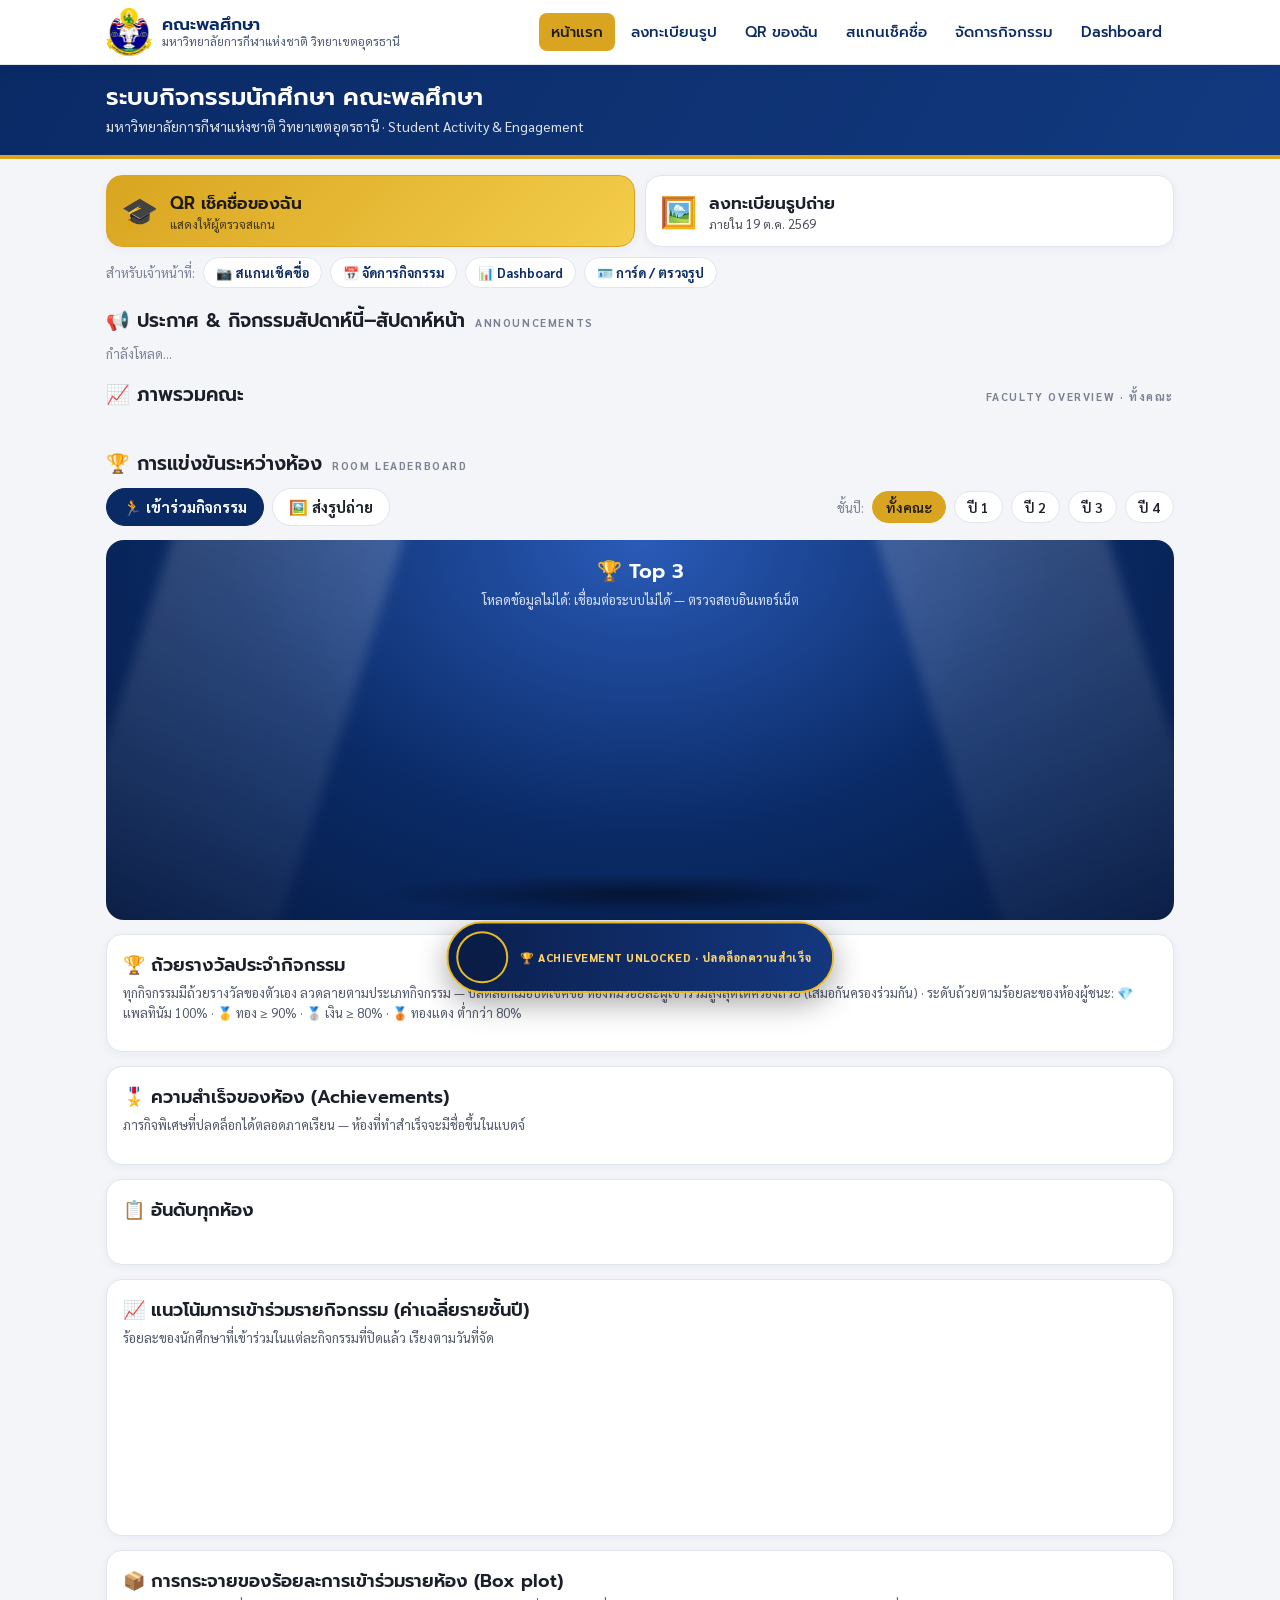
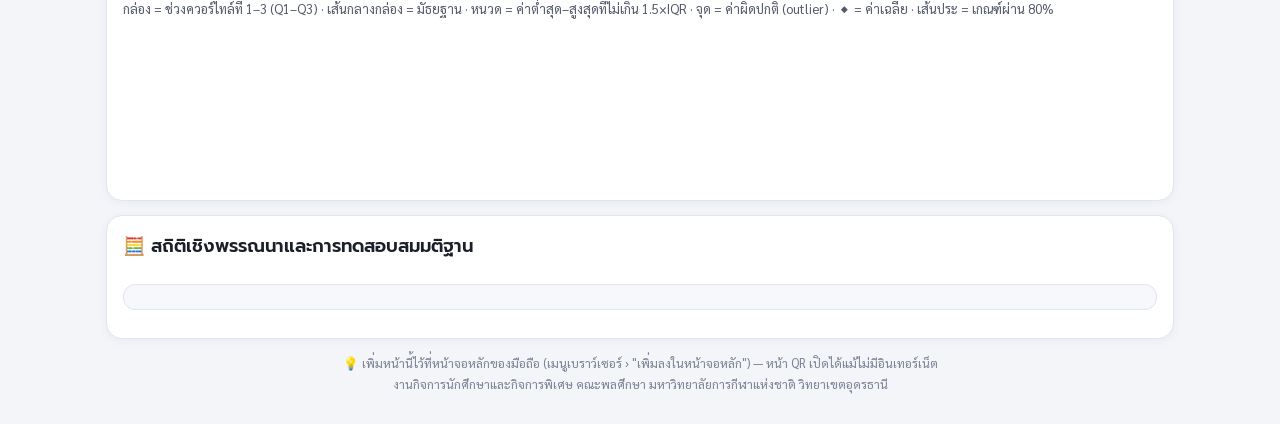
==== index.html @ 7b8234bf "Unique trophy names: 10-level flag campaign + keyword-based names Co-Authored-By: Claude Opus 5.5 <n" ====
<!DOCTYPE html>
<html lang="th">
<head>
<meta charset="utf-8">
<meta name="viewport" content="width=device-width, initial-scale=1">
<title>ระบบกิจกรรมนักศึกษา · คณะพลศึกษา มกช. อุดรธานี</title>
<!-- ส่งคำขอไป Apps Script แทน google.script.run -->
<script src="api.js"></script>
<style>
  :root {
    --navy:#0a2a66; --gold:#d9a520; --line:#e1e5ec; --track:#edf0f5;
    --text:#1b1f29; --text-2:#52596a; --muted:#7a8193; --surface:#fff;
    --series:#2a78d6; --s1:#2a78d6; --s2:#eb6834; --s3:#1baf7a; --s4:#eda100;
    --gold-m:#e8b923; --silver-m:#b8c2cf; --bronze-m:#c9814a;
  }
  * { box-sizing:border-box; }
  body { margin:0; color:var(--text); font-size:15px; }
  main { max-width:1100px; margin:0 auto; padding:16px; }
  .hidden { display:none !important; }
  .card { background:var(--surface); border:1px solid var(--line); padding:16px; margin-bottom:14px; }
  h2 { margin:0 0 4px; font-size:18px; }
  .sub { margin:0 0 12px; color:var(--text-2); font-size:13px; line-height:1.55; }
  .muted { color:var(--muted); font-size:13px; }

  /* แท็บ + ตัวกรอง */
  .bar { display:flex; flex-wrap:wrap; gap:8px; align-items:center; margin-bottom:14px; }
  .tab, .chip { font:inherit; font-weight:700; border:1px solid var(--line); background:var(--surface); color:var(--text); border-radius:99px; padding:8px 16px; cursor:pointer; }
  .tab[aria-selected="true"] { background:var(--navy); border-color:var(--navy); color:#fff; }
  .chip { font-weight:600; padding:6px 13px; font-size:14px; }
  .chip[aria-pressed="true"] { background:var(--gold); border-color:var(--gold); color:#1d1a10; }
  .bar .sp { flex:1; }

  /* ---------- เวทีโพเดียมสามมิติ */
  .stage { position:relative; overflow:hidden; border-radius:18px; margin-bottom:14px; min-height:380px;
    background:radial-gradient(ellipse at 50% 0%, #2a5bb8 0%, #0a2a66 55%, #061a42 100%); color:#fff; }
  .stage h2 { color:#fff; text-align:center; padding-top:16px; font-size:20px; }
  .stage .sub { color:#d6e2ff; text-align:center; margin:0; }
  .spot { position:absolute; top:-40px; width:220px; height:520px; background:linear-gradient(180deg, rgba(255,255,255,.18), rgba(255,255,255,0)); filter:blur(6px); transform-origin:top center; animation:spot 6s ease-in-out infinite alternate; pointer-events:none; }
  .spot.l { left:8%; transform:rotate(18deg); } .spot.r { right:8%; transform:rotate(-18deg); animation-delay:-3s; }
  @keyframes spot { to { opacity:.35; } }
  .scene { perspective:1000px; perspective-origin:50% 10%; height:300px; display:flex; justify-content:center; align-items:flex-end; padding-bottom:26px; }
  .podium { transform-style:preserve-3d; display:flex; align-items:flex-end; gap:14px; transform:rotateX(14deg) rotateY(-14deg); animation:sway 9s ease-in-out infinite alternate; }
  @keyframes sway { to { transform:rotateX(14deg) rotateY(14deg); } }
  .place { position:relative; width:118px; display:flex; flex-direction:column; align-items:center; transform-style:preserve-3d; }
  .who { text-align:center; margin-bottom:8px; transform:translateZ(30px); animation:pop .6s cubic-bezier(.2,1.6,.4,1) both; animation-delay:calc(var(--d) + .9s); }
  .who .medal { font-size:40px; line-height:1; display:block; filter:drop-shadow(0 4px 6px rgba(0,0,0,.4)); animation:spinY 3.5s linear infinite; }
  @keyframes spinY { to { transform:rotateY(360deg); } }
  .who b { display:block; font-family:'Prompt',sans-serif; font-size:19px; margin-top:4px; }
  .who small { display:block; font-size:13px; color:#ffe9a8; font-weight:700; }
  @keyframes pop { from { opacity:0; transform:translateZ(30px) translateY(20px) scale(.6); } }
  /* กล่อง 3 มิติ: หน้า + บน + ข้าง */
  .block { position:relative; width:118px; height:var(--h); transform-style:preserve-3d; transform-origin:bottom; animation:rise 1.1s cubic-bezier(.2,.9,.3,1.15) both; animation-delay:var(--d); }
  @keyframes rise { from { transform:scaleY(0); } }
  .block i { position:absolute; display:block; }
  .block .front { inset:0; background:linear-gradient(180deg, var(--c) 0%, var(--c2) 100%); transform:translateZ(30px); display:flex; align-items:flex-start; justify-content:center; padding-top:10px;
    font-family:'Prompt',sans-serif; font-weight:700; font-size:44px; color:rgba(255,255,255,.92); text-shadow:0 2px 0 rgba(0,0,0,.25); font-style:normal; border-radius:4px 4px 0 0; }
  .block .top { left:0; width:118px; height:60px; top:-30px; background:var(--c); filter:brightness(1.15); transform:rotateX(90deg); }
  .block .side { top:0; width:60px; height:100%; right:-30px; background:var(--c2); filter:brightness(.75); transform:rotateY(90deg); }
  .block .side.l { right:auto; left:-30px; transform:rotateY(-90deg); }
  .p1 { --c:var(--gold-m); --c2:#b8860b; --h:150px; --d:.5s; }
  .p2 { --c:var(--silver-m); --c2:#7d8a99; --h:108px; --d:.2s; }
  .p3 { --c:var(--bronze-m); --c2:#8a4f22; --h:78px; --d:.8s; }
  .floor { position:absolute; left:50%; bottom:6px; width:520px; height:40px; transform:translateX(-50%); background:radial-gradient(ellipse, rgba(0,0,0,.45), transparent 70%); }
  .confetti { position:absolute; inset:0; pointer-events:none; overflow:hidden; perspective:600px; }
  .confetti b { position:absolute; top:-20px; width:9px; height:14px; border-radius:2px; animation:fall var(--t) linear var(--dl) infinite; }
  @keyframes fall { to { transform:translate3d(var(--x), 440px, 0) rotateX(var(--r)) rotateY(var(--r)); } }
  .stage .empty { text-align:center; padding:90px 20px; color:#d6e2ff; }
  @media (prefers-reduced-motion: reduce) {
    .podium, .spot, .who .medal, .confetti { animation:none !important; }
    .confetti { display:none; }
    .block, .who { animation-duration:.01s !important; animation-delay:0s !important; }
  }

  /* ---------- อันดับทั้งหมด (แถบ + ช่วงความเชื่อมั่น 95%) */
  .rank { display:grid; gap:4px; }
  .rrow { display:grid; grid-template-columns:44px 74px 1fr 120px; gap:10px; align-items:center; padding:5px 6px; border-radius:10px; }
  .rrow.top { background:#fff8e1; }
  .rrow .no { font-family:'Prompt',sans-serif; font-weight:700; font-size:18px; text-align:center; color:var(--navy); }
  .rrow .rm { font-weight:700; white-space:nowrap; }
  .rrow .val { text-align:right; font-variant-numeric:tabular-nums; font-size:14px; }
  .rrow .val small { display:block; color:var(--muted); font-size:11px; }
  .track { position:relative; height:16px; background:var(--track); border-radius:4px; }
  .track .fill { position:absolute; left:0; top:0; bottom:0; background:var(--series); border-radius:4px; transform-origin:left; animation:grow .9s ease-out both; }
  @keyframes grow { from { transform:scaleX(0); } }
  .track .ci { position:absolute; top:50%; height:2px; background:var(--text); transform:translateY(-50%); }
  .track .ci::before, .track .ci::after { content:''; position:absolute; top:-5px; width:2px; height:12px; background:var(--text); }
  .track .ci::before { left:0; } .track .ci::after { right:0; }
  .track .goal { position:absolute; top:-4px; bottom:-4px; width:2px; background:var(--text-2); opacity:.6; }

  /* ---------- กราฟ SVG */
  svg text { font-family:'Sarabun',sans-serif; fill:var(--text-2); font-size:12px; }
  svg .grid { stroke:var(--line); stroke-width:1; }
  svg .axis { stroke:#b6bdcb; stroke-width:1; }
  .legend { display:flex; flex-wrap:wrap; gap:6px 14px; font-size:13px; color:var(--text-2); margin-bottom:6px; }
  .legend i { display:inline-block; width:14px; height:3px; border-radius:2px; vertical-align:middle; margin-right:5px; }
  .chartwrap { overflow-x:auto; }

  /* ---------- ตารางสถิติ */
  table { width:100%; border-collapse:collapse; font-size:13.5px; }
  th, td { padding:7px 9px; border-bottom:1px solid var(--line); text-align:right; white-space:nowrap; font-variant-numeric:tabular-nums; }
  th:first-child, td:first-child { text-align:left; }
  th { color:var(--text-2); font-weight:600; font-size:12.5px; }
  .test { background:#f6f8fc; border:1px solid var(--line); border-radius:12px; padding:12px 14px; margin-top:12px; line-height:1.7; font-size:14px; }
  .test b { font-family:'Prompt',sans-serif; font-weight:600; }
  .test .sig { color:#0b6b0b; font-weight:700; } .test .ns { color:var(--text-2); font-weight:700; }
  .note { font-size:12px; color:var(--muted); margin-top:8px; line-height:1.6; }


  /* ---------- ถ้วยรางวัลประจำกิจกรรม (ระบบปลดล็อกความสำเร็จ) */
  .trophies { display:grid; grid-template-columns:repeat(auto-fill, minmax(190px, 1fr)); gap:12px; }
  .tro { position:relative; border-radius:16px; padding:14px 12px 12px; text-align:center; overflow:hidden; border:1px solid var(--line);
    background:linear-gradient(180deg, #13306e 0%, #0a1d47 100%); color:#fff; }
  .tro.locked { background:linear-gradient(180deg, #2b2f38 0%, #1c1f25 100%); color:#9aa3b2; }
  .tro .quest { font-size:11.5px; letter-spacing:.3px; color:#ffd56b; font-weight:700; }
  .tro.locked .quest { color:#8a93a3; }
  .tro .art { width:120px; height:150px; margin:6px auto 2px; display:block; }
  .tro:not(.locked) .art { animation:float 3.2s ease-in-out infinite; filter:drop-shadow(0 8px 14px rgba(0,0,0,.45)); }
  @keyframes float { 50% { transform:translateY(-6px); } }
  .tro:not(.locked)::before { content:''; position:absolute; top:-60%; left:-60%; width:60%; height:220%; transform:rotate(20deg);
    background:linear-gradient(90deg, transparent, rgba(255,255,255,.22), transparent); animation:sheen 4.5s ease-in-out infinite; pointer-events:none; }
  @keyframes sheen { 0%, 55% { left:-60%; } 100% { left:140%; } }
  .tro h3 { margin:2px 0 0; font-family:'Prompt',sans-serif; font-size:16px; font-weight:600; color:inherit; }
  .tro .act { font-size:12.5px; opacity:.85; margin-top:2px; line-height:1.4; }
  .tro .win { margin-top:8px; font-family:'Prompt',sans-serif; font-weight:600; font-size:15px; color:#ffe9a8; }
  .tro .tier { display:inline-block; margin-top:6px; font-size:11.5px; font-weight:700; padding:2px 10px; border-radius:99px; background:rgba(255,255,255,.14); }
  .tro .xp { position:absolute; top:10px; right:10px; font-size:11px; font-weight:800; color:#7cf29a; }
  .tro.locked .lockmsg { margin-top:8px; font-size:12.5px; }
  /* แบดจ์ความสำเร็จของห้อง */
  .badges { display:grid; grid-template-columns:repeat(auto-fill, minmax(230px, 1fr)); gap:10px; }
  .badge { display:flex; gap:12px; align-items:center; border:1px solid var(--line); border-radius:14px; padding:10px 12px; background:#fff; }
  .badge .ic { width:52px; height:52px; flex:none; border-radius:50%; display:flex; align-items:center; justify-content:center; font-size:28px;
    background:radial-gradient(circle at 35% 30%, #fff5cc, #e8b923 70%, #b8860b); box-shadow:0 0 0 3px #fff, 0 0 0 5px #e8b923; }
  .badge.locked .ic { background:#e4e7ee; box-shadow:0 0 0 3px #fff, 0 0 0 5px #cfd5df; filter:grayscale(1); opacity:.6; }
  .badge b { display:block; font-family:'Prompt',sans-serif; font-weight:600; font-size:15px; }
  .badge small { display:block; color:var(--text-2); font-size:12.5px; line-height:1.45; }
  .badge .rooms { color:var(--navy); font-weight:700; font-size:13px; margin-top:2px; display:block; }
  .badge.locked b, .badge.locked .rooms { color:var(--muted); }
  /* ป๊อปอัป "ปลดล็อกความสำเร็จ" แบบเกม */
  .unlock { position:fixed; left:50%; bottom:22px; z-index:70; transform:translate(-50%, 160%); display:flex; align-items:center; gap:12px;
    background:linear-gradient(90deg, #0b1f4d, #14377e); color:#fff; border:2px solid #e8b923; border-radius:999px; padding:8px 20px 8px 8px;
    box-shadow:0 10px 30px rgba(0,0,0,.35); transition:transform .5s cubic-bezier(.2,1.4,.4,1); max-width:94vw; }
  .unlock.show { transform:translate(-50%, 0); }
  .unlock .ring { width:52px; height:52px; border-radius:50%; background:#0a1d47; border:2px solid #e8b923; display:flex; align-items:center; justify-content:center; flex:none; animation:ping 1s ease-in-out 3; }
  @keyframes ping { 50% { box-shadow:0 0 0 10px rgba(232,185,35,.25); } }
  .unlock .ring svg { width:36px; height:45px; }
  .unlock small { display:block; font-size:11px; font-weight:800; letter-spacing:.5px; color:#ffd56b; }
  .unlock b { display:block; font-family:'Prompt',sans-serif; font-size:15px; font-weight:600; }
  @media (prefers-reduced-motion: reduce) { .tro .art, .tro::before, .unlock .ring { animation:none !important; } }


  /* ---------- ปุ่มลัด */
  .quick { display:grid; grid-template-columns:repeat(2, 1fr); gap:10px; margin-bottom:10px; }
  .quick a { display:flex; gap:12px; align-items:center; text-decoration:none; color:var(--text); background:#fff; border:1px solid var(--line);
    border-radius:16px; padding:14px; box-shadow:0 2px 10px rgba(10,42,102,.05); }
  .quick a.primary { background:linear-gradient(135deg, #d9a520, #f3cd4b); border-color:#d9a520; color:#1d1a10; }
  .quick a .i { font-size:30px; line-height:1; }
  .quick a b { display:block; font-family:'Prompt',sans-serif; font-weight:600; font-size:17px; }
  .quick a small { display:block; font-size:12.5px; opacity:.8; }
  .staff { display:flex; flex-wrap:wrap; gap:8px; align-items:center; margin-bottom:18px; font-size:13px; color:var(--muted); }
  .staff a { text-decoration:none; color:var(--navy); font-weight:700; background:#fff; border:1px solid var(--line); border-radius:99px; padding:6px 12px; }

  /* ---------- ภาพรวมคณะ (KPI สาธารณะ) */
  .ov-head { display:flex; align-items:baseline; justify-content:space-between; gap:8px; flex-wrap:wrap; margin:4px 0 10px; }
  .ov-head h2 { margin:0; font-size:19px; }
  .ov-head .en { font-size:11px; letter-spacing:1.6px; color:var(--muted); font-weight:700; }
  .kpis { display:grid; grid-template-columns:repeat(auto-fit, minmax(132px, 1fr)); gap:10px; margin-bottom:12px; }
  .kpi { background:#fff; border:1px solid var(--line); border-radius:14px; padding:12px 14px; position:relative; overflow:hidden; }
  .kpi::before { content:''; position:absolute; left:0; top:0; bottom:0; width:4px; background:var(--navy); }
  .kpi.gold::before { background:var(--gold); }
  .kpi .en { font-size:10.5px; letter-spacing:1.2px; color:var(--muted); font-weight:700; }
  .kpi .l { font-size:13px; color:var(--text-2); }
  .kpi .v { font-family:'Prompt',sans-serif; font-size:28px; font-weight:600; line-height:1.15; font-variant-numeric:tabular-nums; color:var(--navy); }
  .kpi .v small { font-size:14px; color:var(--muted); font-weight:500; }
  .kpi .meter { height:6px; background:var(--track); border-radius:3px; margin-top:6px; overflow:hidden; }
  .kpi .meter i { display:block; height:100%; background:var(--series); border-radius:3px; }
  .years { display:grid; grid-template-columns:repeat(auto-fill, minmax(220px, 1fr)); gap:10px; margin-bottom:18px; }
  .yr { background:#fff; border:1px solid var(--line); border-radius:14px; padding:12px 14px; }
  .yr b { font-family:'Prompt',sans-serif; font-weight:600; }
  .yr .row2 { display:flex; justify-content:space-between; font-size:13px; color:var(--text-2); margin-top:6px; }
  .yr .meter { height:8px; background:var(--track); border-radius:4px; overflow:hidden; margin-top:3px; }
  .yr .meter i { display:block; height:100%; border-radius:4px; }
  .section-title { display:flex; align-items:baseline; gap:10px; margin:6px 0 10px; }
  .section-title h2 { margin:0; font-size:19px; }
  .section-title .en { font-size:11px; letter-spacing:1.6px; color:var(--muted); font-weight:700; }
  .foot { text-align:center; color:var(--muted); font-size:12.5px; line-height:1.7; margin-top:8px; }
  /* แท่นว่าง (ยังไม่มีผู้ชนะ) */
  .place.ghost { opacity:.35; } .place.ghost .front { color:rgba(255,255,255,.7); }
  .stage .waiting { position:absolute; left:0; right:0; bottom:70px; text-align:center; color:#ffe9a8; font-weight:700; font-size:15px; padding:0 16px; text-shadow:0 2px 6px rgba(0,0,0,.5); }
  @media (max-width:640px) { .quick a b { font-size:15px; } .quick a .i { font-size:26px; } }

  #tip { position:fixed; z-index:60; pointer-events:none; background:#1b1f29; color:#fff; font-size:13px; padding:7px 10px; border-radius:8px; max-width:260px; line-height:1.5; box-shadow:0 4px 14px rgba(0,0,0,.25); }
  @media (max-width:640px) {
    .place, .block, .block .top { width:92px; }
    .block .front { font-size:34px; }
    .who b { font-size:16px; } .who .medal { font-size:32px; }
    .podium { gap:8px; }
    .rrow { grid-template-columns:34px 58px 1fr 92px; gap:6px; }
  }
</style>
<link rel="stylesheet" href="theme.css">
<link rel="icon" href="logo-mark.png">
<link rel="apple-touch-icon" href="apple-touch-icon.png">
</head>
<body>
<header class="site"><div class="wrap">
  <a class="brand" href="index.html"><img src="logo-mark.png" alt="ตรามหาวิทยาลัยการกีฬาแห่งชาติ"><span><b>คณะพลศึกษา</b><small>มหาวิทยาลัยการกีฬาแห่งชาติ วิทยาเขตอุดรธานี</small></span></a>
  <nav aria-label="เมนูหลัก"><a href="index.html" aria-current="page">หน้าแรก</a><a href="register.html">ลงทะเบียนรูป</a><a href="myqr.html">QR ของฉัน</a><a href="scan.html">สแกนเช็คชื่อ</a><a href="activities.html">จัดการกิจกรรม</a><a href="dashboard.html">Dashboard</a></nav>
</div></header>
<section class="band"><div class="wrap"><div class="titles"><h1>ระบบกิจกรรมนักศึกษา คณะพลศึกษา</h1><p>มหาวิทยาลัยการกีฬาแห่งชาติ วิทยาเขตอุดรธานี · Student Activity &amp; Engagement</p></div></div></section>

<main>

  <div class="quick">
    <a class="primary" href="myqr.html"><span class="i">🎓</span><span><b>QR เช็คชื่อของฉัน</b><small>แสดงให้ผู้ตรวจสแกน</small></span></a>
    <a href="register.html"><span class="i">🖼️</span><span><b>ลงทะเบียนรูปถ่าย</b><small>ภายใน 19 ต.ค. 2569</small></span></a>
  </div>
  <div class="staff"><span>สำหรับเจ้าหน้าที่:</span><a href="scan.html">📷 สแกนเช็คชื่อ</a><a href="activities.html">📅 จัดการกิจกรรม</a><a href="dashboard.html">📊 Dashboard</a><a href="card.html">🪪 การ์ด / ตรวจรูป</a></div>

  <div class="section-title"><h2>📢 ประกาศ & กิจกรรมสัปดาห์นี้–สัปดาห์หน้า</h2><span class="en">ANNOUNCEMENTS</span></div>
  <div id="newsSection" style="display:grid;gap:8px;margin-bottom:18px"><div class="muted">กำลังโหลด…</div></div>

  <div class="ov-head"><h2>📈 ภาพรวมคณะ</h2><span class="en">FACULTY OVERVIEW · <span id="ovScope">ทั้งคณะ</span></span></div>
  <div class="kpis" id="kpis"></div>
  <div class="years" id="years"></div>

  <div class="section-title"><h2>🏆 การแข่งขันระหว่างห้อง</h2><span class="en">ROOM LEADERBOARD</span></div>
  <div class="bar">
    <button class="tab" role="tab" data-tab="att" aria-selected="true">🏃 เข้าร่วมกิจกรรม</button>
    <button class="tab" role="tab" data-tab="reg" aria-selected="false">🖼️ ส่งรูปถ่าย</button>
    <span class="sp"></span>
    <span class="muted">ชั้นปี:</span>
    <button class="chip" data-y="" aria-pressed="true">ทั้งคณะ</button>
    <button class="chip" data-y="1" aria-pressed="false">ปี 1</button>
    <button class="chip" data-y="2" aria-pressed="false">ปี 2</button>
    <button class="chip" data-y="3" aria-pressed="false">ปี 3</button>
    <button class="chip" data-y="4" aria-pressed="false">ปี 4</button>
  </div>

  <section class="stage" id="stage" aria-live="polite">
    <div class="spot l"></div><div class="spot r"></div>
    <h2 id="stageTitle">🏆 Top 3</h2><p class="sub" id="stageSub"></p>
    <div class="scene"><div class="podium" id="podium"></div></div>
    <div class="floor"></div>
    <div class="confetti" id="confetti"></div>
  </section>


  <section class="card" id="trophyCard">
    <h2>🏆 ถ้วยรางวัลประจำกิจกรรม</h2>
    <p class="sub">ทุกกิจกรรมมีถ้วยรางวัลของตัวเอง ลวดลายตามประเภทกิจกรรม — ปลดล็อกเมื่อปิดเช็คชื่อ ห้องที่มีร้อยละผู้เข้าร่วมสูงสุดได้ครองถ้วย (เสมอกันครองร่วมกัน) ·
      ระดับถ้วยตามร้อยละของห้องผู้ชนะ: 💎 แพลทินัม 100% · 🥇 ทอง ≥ 90% · 🥈 เงิน ≥ 80% · 🥉 ทองแดง ต่ำกว่า 80%</p>
    <div class="trophies" id="trophies"></div>
  </section>

  <section class="card" id="badgeCard">
    <h2>🎖️ ความสำเร็จของห้อง (Achievements)</h2>
    <p class="sub">ภารกิจพิเศษที่ปลดล็อกได้ตลอดภาคเรียน — ห้องที่ทำสำเร็จจะมีชื่อขึ้นในแบดจ์</p>
    <div class="badges" id="badges"></div>
  </section>

  <section class="card">
    <h2>📋 อันดับทุกห้อง</h2>
    <p class="sub" id="rankSub"></p>
    <div class="rank" id="rank"></div>
    <p class="note" id="rankNote"></p>
  </section>

  <section class="card" id="trendCard">
    <h2>📈 แนวโน้มการเข้าร่วมรายกิจกรรม (ค่าเฉลี่ยรายชั้นปี)</h2>
    <p class="sub">ร้อยละของนักศึกษาที่เข้าร่วมในแต่ละกิจกรรมที่ปิดแล้ว เรียงตามวันที่จัด</p>
    <div class="legend" id="trendLegend"></div>
    <div class="chartwrap"><svg id="trend" role="img" aria-label="กราฟเส้นแนวโน้มการเข้าร่วม"></svg></div>
  </section>

  <section class="card" id="boxCard">
    <h2>📦 การกระจายของร้อยละการเข้าร่วมรายห้อง (Box plot)</h2>
    <p class="sub">กล่อง = ช่วงควอร์ไทล์ที่ 1–3 (Q1–Q3) · เส้นกลางกล่อง = มัธยฐาน · หนวด = ค่าต่ำสุด–สูงสุดที่ไม่เกิน 1.5×IQR · จุด = ค่าผิดปกติ (outlier) · ◆ = ค่าเฉลี่ย · เส้นประ = เกณฑ์ผ่าน 80%</p>
    <div class="chartwrap"><svg id="box" role="img" aria-label="แผนภาพกล่องรายห้อง"></svg></div>
  </section>

  <section class="card">
    <h2>🧮 สถิติเชิงพรรณนาและการทดสอบสมมติฐาน</h2>
    <p class="sub" id="statSub"></p>
    <div class="chartwrap"><table id="statTable"></table></div>
    <div class="test" id="tests"></div>
    <p class="note" id="statNote"></p>
  </section>

  <p class="muted" id="stamp" style="text-align:center"></p>
  <p class="foot">💡 เพิ่มหน้านี้ไว้ที่หน้าจอหลักของมือถือ (เมนูเบราว์เซอร์ › "เพิ่มลงในหน้าจอหลัก") — หน้า QR เปิดได้แม้ไม่มีอินเทอร์เน็ต<br>งานกิจการนักศึกษาและกิจการพิเศษ คณะพลศึกษา มหาวิทยาลัยการกีฬาแห่งชาติ วิทยาเขตอุดรธานี</p>
</main>
<div id="tip" class="hidden" role="tooltip"></div>
<div class="unlock" id="unlock" role="status" aria-live="polite"><span class="ring" id="unlockArt"></span><span><small>🏆 ACHIEVEMENT UNLOCKED · ปลดล็อกความสำเร็จ</small><b id="unlockText"></b></span></div>

<script>
  const $ = id => document.getElementById(id);
  const esc = s => String(s == null ? '' : s).replace(/[&<>"']/g, c => ({ '&': '&amp;', '<': '&lt;', '>': '&gt;', '"': '&quot;', "'": '&#39;' }[c]));
  const f1 = x => (Math.round(x * 10) / 10).toFixed(1), f2 = x => x.toFixed(2), f3 = x => x.toFixed(3);
  const fp = p => p < 0.001 ? '< .001' : '= ' + p.toFixed(3).replace(/^0/, '');
  const TH_MONTH = ['ม.ค.', 'ก.พ.', 'มี.ค.', 'เม.ย.', 'พ.ค.', 'มิ.ย.', 'ก.ค.', 'ส.ค.', 'ก.ย.', 'ต.ค.', 'พ.ย.', 'ธ.ค.'];
  const thDate = iso => { const m = String(iso || '').match(/^(\d{4})-(\d{2})-(\d{2})/); return m ? +m[3] + ' ' + TH_MONTH[+m[2] - 1] : ''; };
  const YEAR_COLOR = { '1': 'var(--s1)', '2': 'var(--s2)', '3': 'var(--s3)', '4': 'var(--s4)' };

  // =================== ฟังก์ชันสถิติ (Numerical Recipes) ===================
  function gammaln(x) {
    const c = [76.18009172947146, -86.50532032941677, 24.01409824083091, -1.231739572450155, 0.1208650973866179e-2, -0.5395239384953e-5];
    let y = x, tmp = x + 5.5; tmp -= (x + 0.5) * Math.log(tmp);
    let ser = 1.000000000190015; for (let j = 0; j < 6; j++) ser += c[j] / ++y;
    return -tmp + Math.log(2.5066282746310005 * ser / x);
  }
  function betacf(a, b, x) {
    const MAXIT = 200, EPS = 3e-14, FPMIN = 1e-300;
    let qab = a + b, qap = a + 1, qam = a - 1, c = 1, d = 1 - qab * x / qap;
    if (Math.abs(d) < FPMIN) d = FPMIN; d = 1 / d; let h = d;
    for (let m = 1; m <= MAXIT; m++) {
      const m2 = 2 * m; let aa = m * (b - m) * x / ((qam + m2) * (a + m2));
      d = 1 + aa * d; if (Math.abs(d) < FPMIN) d = FPMIN; c = 1 + aa / c; if (Math.abs(c) < FPMIN) c = FPMIN; d = 1 / d; h *= d * c;
      aa = -(a + m) * (qab + m) * x / ((a + m2) * (qap + m2));
      d = 1 + aa * d; if (Math.abs(d) < FPMIN) d = FPMIN; c = 1 + aa / c; if (Math.abs(c) < FPMIN) c = FPMIN; d = 1 / d;
      const del = d * c; h *= del; if (Math.abs(del - 1) < EPS) break;
    }
    return h;
  }
  function ibeta(x, a, b) {   // regularized incomplete beta I_x(a,b)
    if (x <= 0) return 0; if (x >= 1) return 1;
    const bt = Math.exp(gammaln(a + b) - gammaln(a) - gammaln(b) + a * Math.log(x) + b * Math.log(1 - x));
    return x < (a + 1) / (a + b + 2) ? bt * betacf(a, b, x) / a : 1 - bt * betacf(b, a, 1 - x) / b;
  }
  function gammq(a, x) {   // upper regularized gamma Q(a,x)
    if (x <= 0) return 1;
    if (x < a + 1) { let ap = a, sum = 1 / a, del = sum; for (let n = 0; n < 500; n++) { ap++; del *= x / ap; sum += del; if (Math.abs(del) < Math.abs(sum) * 3e-14) break; }
      return 1 - sum * Math.exp(-x + a * Math.log(x) - gammaln(a)); }
    let b = x + 1 - a, c = 1 / 1e-300, d = 1 / b, h = d;
    for (let i = 1; i < 500; i++) { const an = -i * (i - a); b += 2; d = an * d + b; if (Math.abs(d) < 1e-300) d = 1e-300; c = b + an / c; if (Math.abs(c) < 1e-300) c = 1e-300; d = 1 / d; const del = d * c; h *= del; if (Math.abs(del - 1) < 3e-14) break; }
    return Math.exp(-x + a * Math.log(x) - gammaln(a)) * h;
  }
  const pF = (F, d1, d2) => ibeta(d2 / (d2 + d1 * F), d2 / 2, d1 / 2);          // P(F > f)
  const pChi = (x, df) => gammq(df / 2, x / 2);                                  // P(χ² > x)
  const tCdf = (t, df) => 1 - 0.5 * ibeta(df / (df + t * t), df / 2, 0.5);       // t ≥ 0
  function tCrit(df) { let lo = 0, hi = 100; for (let i = 0; i < 80; i++) { const m = (lo + hi) / 2; tCdf(m, df) < 0.975 ? lo = m : hi = m; } return (lo + hi) / 2; }
  function quantile(sorted, p) { if (!sorted.length) return NaN; const i = (sorted.length - 1) * p, lo = Math.floor(i), hi = Math.ceil(i); return sorted[lo] + (sorted[hi] - sorted[lo]) * (i - lo); }
  function describe(xs) {
    const n = xs.length, s = xs.slice().sort((a, b) => a - b);
    const mean = n ? s.reduce((a, b) => a + b, 0) / n : NaN;
    const sd = n > 1 ? Math.sqrt(s.reduce((a, b) => a + (b - mean) ** 2, 0) / (n - 1)) : 0;
    const half = n > 1 ? tCrit(n - 1) * sd / Math.sqrt(n) : 0;
    return { n, mean, sd, lo: Math.max(0, mean - half), hi: Math.min(100, mean + half), q1: quantile(s, .25), med: quantile(s, .5), q3: quantile(s, .75), min: s[0], max: s[n - 1], sorted: s };
  }
  function wilson(k, n) {   // ช่วงความเชื่อมั่น 95% ของสัดส่วน (Wilson score)
    if (!n) return { p: 0, lo: 0, hi: 0 };
    const z = 1.959964, p = k / n, d = 1 + z * z / n, c = (p + z * z / (2 * n)) / d, h = z * Math.sqrt(p * (1 - p) / n + z * z / (4 * n * n)) / d;
    return { p: p * 100, lo: Math.max(0, c - h) * 100, hi: Math.min(1, c + h) * 100 };
  }
  function anova(groups) {   // One-way ANOVA + η²
    const all = groups.flat(), N = all.length, k = groups.length, gm = all.reduce((a, b) => a + b, 0) / N;
    let ssb = 0, ssw = 0;
    groups.forEach(g => { const m = g.reduce((a, b) => a + b, 0) / g.length; ssb += g.length * (m - gm) ** 2; g.forEach(x => { ssw += (x - m) ** 2; }); });
    const df1 = k - 1, df2 = N - k;
    if (df1 < 1 || df2 < 1 || ssw === 0) return null;
    const F = (ssb / df1) / (ssw / df2);
    return { F, df1, df2, p: pF(F, df1, df2), eta2: ssb / (ssb + ssw) };
  }
  function kruskal(groups) {   // Kruskal–Wallis H (ปรับค่าซ้ำ) + ε²
    const all = []; groups.forEach((g, gi) => g.forEach(v => all.push({ v, gi })));
    const N = all.length, k = groups.length; if (k < 2 || N <= k) return null;
    all.sort((a, b) => a.v - b.v);
    let T = 0;
    for (let i = 0; i < N;) { let j = i; while (j + 1 < N && all[j + 1].v === all[i].v) j++; const r = (i + j) / 2 + 1, t = j - i + 1; T += t ** 3 - t; for (let m = i; m <= j; m++) all[m].r = r; i = j + 1; }
    const R = new Array(k).fill(0); all.forEach(o => { R[o.gi] += o.r; });
    let H = 12 / (N * (N + 1)) * groups.reduce((s, g, i) => s + R[i] * R[i] / g.length, 0) - 3 * (N + 1);
    const corr = 1 - T / (N ** 3 - N); if (corr > 0) H /= corr;
    if (!isFinite(H)) return null;
    return { H, df: k - 1, p: pChi(H, k - 1), eps2: H / (N - 1) };
  }
  function chiSquare(rows) {   // rows = [[ส่ง, ไม่ส่ง], ...] → χ² test of independence + Cramér's V
    const r = rows.filter(x => x[0] + x[1] > 0), k = r.length; if (k < 2) return null;
    const c0 = r.reduce((a, x) => a + x[0], 0), c1 = r.reduce((a, x) => a + x[1], 0), N = c0 + c1;
    if (!c0 || !c1) return null;
    let chi = 0, small = 0;
    r.forEach(x => { const n = x[0] + x[1]; [[x[0], n * c0 / N], [x[1], n * c1 / N]].forEach(([o, e]) => { chi += (o - e) ** 2 / e; if (e < 5) small++; }); });
    const df = k - 1;
    return { chi, df, p: pChi(chi, df), V: Math.sqrt(chi / N), small, cells: k * 2 };
  }

  // =================== โหลดข้อมูล ===================
  let DATA = null, TAB = 'att', YEAR = '';
  const hasPct = () => DATA.rooms.some(r => r.pcts.length);
  function load() {
    $('stageSub').textContent = 'กำลังโหลดข้อมูล…';
    google.script.run.withSuccessHandler(r => {
      DATA = r;
      if (!r.rooms.some(x => x.pcts.length)) TAB = 'reg';   // ยังไม่มีกิจกรรมที่ปิด — เริ่มที่อันดับส่งรูป
      syncTabs(); render();
    }).withFailureHandler(e => { $('stageSub').textContent = 'โหลดข้อมูลไม่ได้: ' + e.message; }).publicStats();
  }
  function syncTabs() { document.querySelectorAll('.tab').forEach(t => t.setAttribute('aria-selected', String(t.dataset.tab === TAB))); }
  document.querySelectorAll('.tab').forEach(t => t.onclick = () => { TAB = t.dataset.tab; syncTabs(); render(); });
  document.querySelectorAll('.chip').forEach(c => c.onclick = () => {
    YEAR = c.dataset.y; document.querySelectorAll('.chip').forEach(x => x.setAttribute('aria-pressed', String(x === c))); render();
  });

  // ได้คะแนนรายห้องตามแท็บ: score + ช่วงความเชื่อมั่น 95%
  function scored() {
    const rooms = DATA.rooms.filter(r => !YEAR || r.year === YEAR);
    return rooms.map(r => {
      if (TAB === 'reg') { const w = wilson(r.sent, r.n); return { r, score: w.p, lo: w.lo, hi: w.hi, label: r.sent + '/' + r.n + ' คน' }; }
      const d = describe(r.pcts);
      return { r, d, score: d.n ? d.mean : NaN, lo: d.lo, hi: d.hi, label: 'n = ' + d.n };
    }).filter(x => !isNaN(x.score))
      .sort((a, b) => b.score - a.score || b.r.n - a.r.n);
  }
  // อันดับแบบกีฬา: คะแนนเท่ากัน (ทศนิยม 1 ตำแหน่ง) ได้อันดับร่วม แล้วข้ามอันดับถัดไป (1, 1, 3)
  function withRanks(list) { list.forEach((x, i) => { x.rank = i && f1(x.score) === f1(list[i - 1].score) ? list[i - 1].rank : i + 1; }); return list; }

  function render() {
    const att = TAB === 'att', list = withRanks(scored());
    if ($('bandSub')) $('bandSub').textContent = att ? 'ห้องไหนเข้าร่วมกิจกรรมมากที่สุด · ภาคเรียน ' + DATA.term : 'ห้องไหนส่งรูปถ่ายครบเร็วที่สุด · กำหนดส่ง 19 ต.ค. 2569';
    $('stamp').textContent = 'ข้อมูล ณ ' + thDate(DATA.generatedAt) + ' ' + String(+DATA.generatedAt.slice(0, 4) + 543) + ' เวลา ' + DATA.generatedAt.slice(11) + ' น. (อัปเดตทุก 10 นาที) · ไม่มีชื่อหรือรหัสนักศึกษาในหน้านี้';
    renderOverview(); renderPodium(list, att); renderTrophies(); renderBadges(); renderRank(list, att); renderTrend(att); renderBox(list, att); renderStats(list, att);
  }

  // =================== โพเดียม 3 มิติ ===================
  function renderPodium(list, att) {
    $('stageTitle').textContent = att ? '🏆 แชมป์การเข้าร่วมกิจกรรม' : '🏆 แชมป์ส่งรูปถ่ายเร็วที่สุด';
    if (att && !hasPct()) {
      $('stageSub').textContent = '';
      $('stage').querySelectorAll('.waiting').forEach(e => e.remove());
      $('podium').innerHTML = '<div class="empty">ยังไม่มีกิจกรรมที่ปิดแล้วในภาคเรียนนี้<br>อันดับจะเริ่มเมื่อปิดกิจกรรมแรก — ระหว่างนี้ดูแท็บ "🖼️ ส่งรูปถ่าย" ได้</div>';
      $('confetti').innerHTML = ''; return;
    }
    $('stageSub').textContent = (YEAR ? 'ชั้นปีที่ ' + YEAR : 'ทั้งคณะ') + ' · ' + (att ? 'ค่าเฉลี่ยร้อยละการเข้าร่วม' : 'ร้อยละที่ส่งรูปแล้ว');
    const top = list.filter(x => x.score > 0).slice(0, 3);
    $('stage').querySelectorAll('.waiting').forEach(e => e.remove());
    if (!top.length) {
      $('podium').innerHTML = [['p2', 2], ['p1', 1], ['p3', 3]].map(([c, n]) =>
        '<div class="place ghost ' + c + '"><div class="who"><span class="medal">❔</span><b>ห้องไหน?</b><small>ว่าง</small></div>' +
        '<div class="block"><i class="side l"></i><i class="side"></i><i class="top"></i><i class="front">' + n + '</i></div></div>').join('');
      $('stage').insertAdjacentHTML('beforeend', '<div class="waiting">' + (att ? 'ยังไม่มีห้องที่มีผู้เข้าร่วม — ลุ้นแชมป์คนแรก!' : 'ยังไม่มีห้องไหนส่งรูปถ่าย — ห้องแรกที่ส่งจะขึ้นโพเดียมทันที! 🚀') + '</div>');
      $('confetti').innerHTML = ''; return;
    }
    const order = [[top[1], 'p2', '🥈'], [top[0], 'p1', '🥇'], [top[2], 'p3', '🥉']];
    $('podium').innerHTML = order.map(([x, cls, medal]) => x ?
      '<div class="place ' + cls + '"><div class="who"><span class="medal">' + medal + '</span><b>ปี ' + esc(x.r.room) + '</b><small>' + f1(x.score) + '%</small></div>' +
      '<div class="block"><i class="side l"></i><i class="side"></i><i class="top"></i><i class="front">' + x.rank + '</i></div></div>'
      : '<div class="place ' + cls + '" style="opacity:.25"><div class="block"><i class="front">–</i></div></div>').join('');
    // โปรยกระดาษสี (สร้างใหม่ทุกครั้งที่เปลี่ยนแท็บ/ชั้นปี เพื่อให้แอนิเมชันเริ่มใหม่)
    const colors = ['#e8b923', '#ffffff', '#ef4444', '#3b82f6', '#22c55e'];
    $('confetti').innerHTML = Array.from({ length: 46 }, (_, i) =>
      '<b style="left:' + (Math.random() * 100) + '%;background:' + colors[i % colors.length] + ';--t:' + (3.5 + Math.random() * 3) + 's;--dl:' + (-Math.random() * 6) + 's;--x:' + (Math.random() * 120 - 60) + 'px;--r:' + (360 + Math.random() * 720) + 'deg"></b>').join('');
    // เล่นแอนิเมชันกล่องขึ้นใหม่
    $('podium').querySelectorAll('.block,.who').forEach(el => { el.style.animation = 'none'; el.offsetHeight; el.style.animation = ''; });
  }

  // =================== อันดับทุกห้อง ===================
  function renderRank(list, att) {
    $('rankSub').textContent = att
      ? 'คะแนน = ค่าเฉลี่ยร้อยละการเข้าร่วมกิจกรรมของนักศึกษาในห้อง · เส้นดำ = ช่วงความเชื่อมั่น 95% ของค่าเฉลี่ย (t-distribution) · เส้นตั้ง = เกณฑ์ผ่าน ' + DATA.passPercent + '%'
      : 'คะแนน = ร้อยละของนักศึกษาในห้องที่ส่งรูปแล้ว · เส้นดำ = ช่วงความเชื่อมั่น 95% (Wilson score interval)';
    if (!list.length) { $('rank').innerHTML = '<p class="muted">ยังไม่มีข้อมูล</p>'; $('rankNote').textContent = ''; return; }
    const medal = { 1: '🥇', 2: '🥈', 3: '🥉' };
    $('rank').innerHTML = list.map(x =>
      '<div class="rrow' + (x.rank <= 3 ? ' top' : '') + '"><span class="no">' + (medal[x.rank] || x.rank) + '</span><span class="rm">ปี ' + esc(x.r.room) + '</span>' +
      '<div class="track" data-tip="' + esc('ปี ' + x.r.room + ' · อันดับ ' + x.rank + ': ' + f1(x.score) + '% (95% CI ' + f1(x.lo) + '–' + f1(x.hi) + ') · ' + x.label) + '">' +
      '<span class="fill" style="width:' + Math.min(100, x.score) + '%"></span>' +
      (att ? '<span class="goal" style="left:' + DATA.passPercent + '%"></span>' : '') +
      '<span class="ci" style="left:' + x.lo + '%;width:' + Math.max(0.5, x.hi - x.lo) + '%"></span></div>' +
      '<span class="val"><b>' + f1(x.score) + '%</b><small>' + esc(x.label) + '</small></span></div>').join('');
    const overlap = list.length > 1 && list[1].hi >= list[0].lo;
    $('rankNote').textContent = 'อันดับเท่ากันเมื่อคะแนน (ทศนิยม 1 ตำแหน่ง) เท่ากัน แบบการจัดอันดับกีฬา (1, 1, 3) · ' +
      (overlap ? 'ช่วงความเชื่อมั่นของอันดับ 1 และ 2 ซ้อนทับกัน แปลว่าคะแนนยังสูสี ยังไม่อาจสรุปได้ว่าต่างกันจริงทางสถิติ' : 'ช่วงความเชื่อมั่นของอันดับ 1 ไม่ซ้อนกับอันดับ 2 — นำห่างชัดเจน');
  }

  // =================== กราฟเส้นแนวโน้ม ===================
  function renderTrend(att) {
    const acts = DATA.activities;
    $('trendCard').classList.toggle('hidden', !att || acts.length < 1);
    if (!att || !acts.length) return;
    const years = (YEAR ? [YEAR] : ['1', '2', '3', '4']);
    const series = years.map(y => {
      const rooms = DATA.rooms.filter(r => r.year === y);
      const pts = acts.map((a, i) => {
        let w = 0, s = 0; rooms.forEach(r => { if (r.acts[i] != null) { s += r.acts[i] * r.n; w += r.n; } });
        return w ? s / w : null;
      });
      return { y, pts };
    }).filter(s => s.pts.some(v => v != null));
    const W = Math.max(560, acts.length * 90 + 100), H = 260, L = 44, R = 60, T = 14, B = 46;
    const x = i => L + (acts.length === 1 ? (W - L - R) / 2 : i * (W - L - R) / (acts.length - 1)), yv = v => T + (100 - v) * (H - T - B) / 100;
    let g = '';
    [0, 20, 40, 60, 80, 100].forEach(v => { g += '<line class="grid" x1="' + L + '" x2="' + (W - R) + '" y1="' + yv(v) + '" y2="' + yv(v) + '"/><text x="' + (L - 6) + '" y="' + (yv(v) + 4) + '" text-anchor="end">' + v + '%</text>'; });
    g += '<line x1="' + L + '" x2="' + (W - R) + '" y1="' + yv(DATA.passPercent) + '" y2="' + yv(DATA.passPercent) + '" stroke="#7a8193" stroke-dasharray="5 4"/>';
    acts.forEach((a, i) => { g += '<text x="' + x(i) + '" y="' + (H - B + 18) + '" text-anchor="middle">' + esc(thDate(a.date)) + '</text><text x="' + x(i) + '" y="' + (H - B + 34) + '" text-anchor="middle" font-size="11">' + esc(a.name.slice(0, 14)) + '</text>'; });
    series.forEach(s => {
      const pts = s.pts.map((v, i) => v == null ? null : [x(i), yv(v), v, i]).filter(Boolean);
      g += '<polyline fill="none" stroke="' + YEAR_COLOR[s.y] + '" stroke-width="2" stroke-linejoin="round" points="' + pts.map(p => p[0] + ',' + p[1]).join(' ') + '"/>';
      pts.forEach(p => { g += '<circle cx="' + p[0] + '" cy="' + p[1] + '" r="5" fill="' + YEAR_COLOR[s.y] + '" stroke="#fff" stroke-width="2" data-tip="' + esc('ปี ' + s.y + ' · ' + acts[p[3]].name + ': ' + f1(p[2]) + '%') + '"/><circle cx="' + p[0] + '" cy="' + p[1] + '" r="12" fill="transparent" data-tip="' + esc('ปี ' + s.y + ' · ' + acts[p[3]].name + ': ' + f1(p[2]) + '%') + '"/>'; });
      const last = pts[pts.length - 1]; if (last) g += '<text x="' + (last[0] + 10) + '" y="' + (last[1] + 4) + '" font-weight="700">ปี ' + s.y + '</text>';
    });
    const svg = $('trend'); svg.setAttribute('viewBox', '0 0 ' + W + ' ' + H); svg.setAttribute('width', W); svg.setAttribute('height', H); svg.innerHTML = g;
    $('trendLegend').innerHTML = series.map(s => '<span><i style="background:' + YEAR_COLOR[s.y] + '"></i>ชั้นปีที่ ' + s.y + '</span>').join('') + '<span><i style="background:#7a8193"></i>เกณฑ์ผ่าน 80%</span>';
  }

  // =================== Box plot ===================
  function renderBox(list, att) {
    $('boxCard').classList.toggle('hidden', !att || !hasPct());
    if (!att || !hasPct()) return;
    const rooms = list.slice().sort((a, b) => a.r.room.localeCompare(b.r.room, 'en', { numeric: true }));
    const W = Math.max(560, rooms.length * 52 + 70), H = 280, L = 44, T = 12, B = 34, bw = 26;
    const yv = v => T + (100 - v) * (H - T - B) / 100, cx = i => L + 30 + i * ((W - L - 30) / rooms.length);
    let g = '';
    [0, 20, 40, 60, 80, 100].forEach(v => { g += '<line class="grid" x1="' + L + '" x2="' + W + '" y1="' + yv(v) + '" y2="' + yv(v) + '"/><text x="' + (L - 6) + '" y="' + (yv(v) + 4) + '" text-anchor="end">' + v + '%</text>'; });
    g += '<line x1="' + L + '" x2="' + W + '" y1="' + yv(DATA.passPercent) + '" y2="' + yv(DATA.passPercent) + '" stroke="#7a8193" stroke-dasharray="5 4"/>';
    rooms.forEach((x, i) => {
      const d = x.d, c = cx(i), iqr = d.q3 - d.q1;
      const lowW = d.sorted.find(v => v >= d.q1 - 1.5 * iqr), highW = d.sorted.slice().reverse().find(v => v <= d.q3 + 1.5 * iqr);
      const tip = esc('ปี ' + x.r.room + ' (n = ' + d.n + ') · มัธยฐาน ' + f1(d.med) + '% · Q1–Q3 ' + f1(d.q1) + '–' + f1(d.q3) + '% · ค่าเฉลี่ย ' + f1(d.mean) + '%');
      g += '<line x1="' + c + '" x2="' + c + '" y1="' + yv(highW) + '" y2="' + yv(d.q3) + '" stroke="#52596a"/><line x1="' + c + '" x2="' + c + '" y1="' + yv(d.q1) + '" y2="' + yv(lowW) + '" stroke="#52596a"/>';
      g += '<line x1="' + (c - 7) + '" x2="' + (c + 7) + '" y1="' + yv(highW) + '" y2="' + yv(highW) + '" stroke="#52596a"/><line x1="' + (c - 7) + '" x2="' + (c + 7) + '" y1="' + yv(lowW) + '" y2="' + yv(lowW) + '" stroke="#52596a"/>';
      g += '<rect x="' + (c - bw / 2) + '" y="' + yv(d.q3) + '" width="' + bw + '" height="' + Math.max(2, yv(d.q1) - yv(d.q3)) + '" rx="4" fill="' + YEAR_COLOR[x.r.year] + '" fill-opacity=".28" stroke="' + YEAR_COLOR[x.r.year] + '" stroke-width="2" data-tip="' + tip + '"/>';
      g += '<line x1="' + (c - bw / 2) + '" x2="' + (c + bw / 2) + '" y1="' + yv(d.med) + '" y2="' + yv(d.med) + '" stroke="#1b1f29" stroke-width="2"/>';
      g += '<path d="M' + c + ' ' + (yv(d.mean) - 5) + 'l5 5-5 5-5-5z" fill="#1b1f29" data-tip="' + tip + '"/>';
      d.sorted.filter(v => v < lowW || v > highW).forEach(v => { g += '<circle cx="' + c + '" cy="' + yv(v) + '" r="3" fill="none" stroke="#52596a"/>'; });
      g += '<text x="' + c + '" y="' + (H - 12) + '" text-anchor="middle" font-weight="600">' + esc(x.r.room) + '</text>';
    });
    const svg = $('box'); svg.setAttribute('viewBox', '0 0 ' + W + ' ' + H); svg.setAttribute('width', W); svg.setAttribute('height', H); svg.innerHTML = g;
  }

  // =================== ตารางสถิติ + การทดสอบ ===================
  function renderStats(list, att) {
    const rooms = list.slice().sort((a, b) => a.r.room.localeCompare(b.r.room, 'en', { numeric: true }));
    const scope = YEAR ? 'ชั้นปีที่ ' + YEAR : 'ทั้งคณะ';
    if (att) {
      if (!hasPct()) {
        $('statSub').textContent = 'ยังไม่มีกิจกรรมที่ปิดแล้ว — สถิติจะแสดงเมื่อปิดกิจกรรมแรก';
        $('statTable').innerHTML = ''; $('tests').innerHTML = ''; $('statNote').textContent = ''; return;
      }
      $('statSub').textContent = 'ตัวแปร: ร้อยละการเข้าร่วมกิจกรรมของนักศึกษารายบุคคล (คิดจากกิจกรรมที่ปิดแล้วและนับในร้อยละ ' + DATA.activities.filter(a => a.countable).length + ' กิจกรรม) จำแนกตามห้อง · ' + scope;
      $('statTable').innerHTML = '<thead><tr><th>ห้อง</th><th>n</th><th>Mean</th><th>SD</th><th>95% CI</th><th>Median</th><th>IQR (Q1–Q3)</th><th>Min–Max</th><th>ผ่าน ≥80%</th></tr></thead><tbody>' +
        rooms.map(x => { const d = x.d, pass = d.sorted.filter(v => v >= DATA.passPercent).length;
          return '<tr><td>ปี ' + esc(x.r.room) + '</td><td>' + d.n + '</td><td>' + f2(d.mean) + '</td><td>' + f2(d.sd) + '</td><td>' + f1(d.lo) + '–' + f1(d.hi) + '</td><td>' + f1(d.med) + '</td><td>' + f1(d.q1) + '–' + f1(d.q3) + '</td><td>' + f1(d.min) + '–' + f1(d.max) + '</td><td>' + pass + ' (' + f1(pass * 100 / d.n) + '%)</td></tr>'; }).join('') + '</tbody>';
      const groups = rooms.map(x => x.d.sorted).filter(g => g.length >= 2);
      const a = anova(groups), k = kruskal(groups);
      const verdict = p => p < .05 ? '<span class="sig">แตกต่างกันอย่างมีนัยสำคัญทางสถิติที่ระดับ .05</span>' : '<span class="ns">ไม่แตกต่างกันอย่างมีนัยสำคัญทางสถิติที่ระดับ .05</span>';
      const effEta = e => e >= .14 ? 'ขนาดใหญ่' : e >= .06 ? 'ขนาดกลาง' : e >= .01 ? 'ขนาดเล็ก' : 'น้อยมาก';
      $('tests').innerHTML = (a ? '<b>One-way ANOVA</b> — H₀: ค่าเฉลี่ยร้อยละการเข้าร่วมของทุกห้องเท่ากัน<br>F(' + a.df1 + ', ' + a.df2 + ') = ' + f2(a.F) + ', p ' + fp(a.p) + ', η² = ' + f3(a.eta2) +
          ' (ขนาดอิทธิพล' + effEta(a.eta2) + ') → ' + verdict(a.p) + '<br>' : 'ข้อมูลยังไม่พอสำหรับ ANOVA (ต้องมีอย่างน้อย 2 ห้อง ห้องละ ≥ 2 คน และค่าไม่เท่ากันทั้งหมด)<br>') +
        (k ? '<b>Kruskal–Wallis H test</b> (ไม่อิงพารามิเตอร์ ใช้ยืนยันเมื่อข้อมูลไม่แจกแจงปกติ)<br>H(' + k.df + ') = ' + f2(k.H) + ', p ' + fp(k.p) + ', ε² = ' + f3(k.eps2) + ' → ' + verdict(k.p) : '');
      $('statNote').textContent = 'หมายเหตุ: ร้อยละการเข้าร่วมมักเบ้และมีค่าซ้ำมาก (เช่น 100%) จึงรายงานทั้ง ANOVA และ Kruskal–Wallis — หากผลขัดกัน ให้ยึด Kruskal–Wallis · ' +
        'η² และ ε²: ≥ .01 เล็ก, ≥ .06 กลาง, ≥ .14 ใหญ่ (Cohen, 1988) · ช่วงความเชื่อมั่น 95% ใช้การแจกแจง t · ข้อมูลเป็นประชากรทั้งห้อง ผลการทดสอบจึงใช้ประกอบการอธิบายความแตกต่าง ไม่ใช่การอนุมานไปยังประชากรอื่น';
    } else {
      $('statSub').textContent = 'ตัวแปร: สถานะการส่งรูปถ่าย (ส่งแล้ว / ยังไม่ส่ง) จำแนกตามห้อง · ' + scope;
      $('statTable').innerHTML = '<thead><tr><th>ห้อง</th><th>n</th><th>ส่งแล้ว</th><th>อนุมัติแล้ว</th><th>ยังไม่ส่ง</th><th>สัดส่วนส่งแล้ว</th><th>95% CI (Wilson)</th></tr></thead><tbody>' +
        rooms.map(x => { const r = x.r, w = wilson(r.sent, r.n);
          return '<tr><td>ปี ' + esc(r.room) + '</td><td>' + r.n + '</td><td>' + r.sent + '</td><td>' + r.approved + '</td><td>' + (r.n - r.sent) + '</td><td>' + f1(w.p) + '%</td><td>' + f1(w.lo) + '–' + f1(w.hi) + '%</td></tr>'; }).join('') + '</tbody>';
      const c = chiSquare(rooms.map(x => [x.r.sent, x.r.n - x.r.sent]));
      const effV = (v, df) => { const s = Math.min(df, 1); return v >= .5 / Math.sqrt(s) ? 'ขนาดใหญ่' : v >= .3 / Math.sqrt(s) ? 'ขนาดกลาง' : v >= .1 ? 'ขนาดเล็ก' : 'น้อยมาก'; };
      $('tests').innerHTML = c ? '<b>Chi-square test of independence</b> — H₀: สัดส่วนการส่งรูปไม่ขึ้นกับห้อง<br>χ²(' + c.df + ', N = ' + rooms.reduce((a, x) => a + x.r.n, 0) + ') = ' + f2(c.chi) + ', p ' + fp(c.p) +
        ', Cramér\'s V = ' + f3(c.V) + ' (ขนาดอิทธิพล' + effV(c.V, c.df) + ') → ' +
        (c.p < .05 ? '<span class="sig">สัดส่วนการส่งรูปแตกต่างกันระหว่างห้องอย่างมีนัยสำคัญทางสถิติที่ระดับ .05</span>' : '<span class="ns">สัดส่วนการส่งรูปไม่แตกต่างกันระหว่างห้องอย่างมีนัยสำคัญที่ระดับ .05</span>') +
        (c.small ? '<br>⚠️ ค่าคาดหวังน้อยกว่า 5 จำนวน ' + c.small + ' จาก ' + c.cells + ' ช่อง — ควรแปลผลอย่างระมัดระวัง' : '')
        : 'ข้อมูลยังไม่พอสำหรับการทดสอบ χ² (ต้องมีทั้งคนที่ส่งแล้วและยังไม่ส่ง อย่างน้อย 2 ห้อง)';
      $('statNote').textContent = 'ช่วงความเชื่อมั่นของสัดส่วนใช้ Wilson score interval ซึ่งแม่นยำกว่าวิธี Wald เมื่อสัดส่วนเข้าใกล้ 0% หรือ 100% · เกณฑ์ Cramér\'s V ตาม Cohen (1988)';
    }
  }



  // =================== ภาพรวมคณะ (KPI สาธารณะ) ===================
  function renderOverview() {
    const rooms = DATA.rooms.filter(r => !YEAR || r.year === YEAR);
    $('ovScope').textContent = YEAR ? 'ชั้นปีที่ ' + YEAR : 'ทั้งคณะ';
    const n = rooms.reduce((a, r) => a + r.n, 0), sent = rooms.reduce((a, r) => a + r.sent, 0), ok = rooms.reduce((a, r) => a + r.approved, 0);
    const pcts = rooms.flatMap(r => r.pcts), mean = pcts.length ? pcts.reduce((a, b) => a + b, 0) / pcts.length : null;
    const pass = pcts.filter(v => v >= DATA.passPercent).length;
    const done = DATA.activities.length, total = done + (DATA.upcoming || []).length;
    const trophies = DATA.activities.filter((a, i) => rooms.some(r => r.acts[i] > 0)).length;
    const pc = (a, b) => b ? a * 100 / b : 0;
    const k = (en, l, v, meter, gold) => '<div class="kpi' + (gold ? ' gold' : '') + '"><div class="en">' + en + '</div><div class="l">' + l + '</div><div class="v">' + v + '</div>' +
      (meter != null ? '<div class="meter"><i style="width:' + Math.min(100, meter) + '%"></i></div>' : '') + '</div>';
    $('kpis').innerHTML =
      k('STUDENTS', 'นักศึกษา', n.toLocaleString('th-TH') + ' <small>คน · ' + rooms.length + ' ห้อง</small>') +
      k('PHOTO SUBMITTED', 'ส่งรูปถ่ายแล้ว', f1(pc(sent, n)) + '<small>%</small>', pc(sent, n)) +
      k('PHOTO APPROVED', 'รูปผ่านการตรวจ', f1(pc(ok, n)) + '<small>%</small>', pc(ok, n)) +
      k('ACTIVITIES', 'กิจกรรมที่จัดแล้ว', done + ' <small>/ ' + total + '</small>', pc(done, total)) +
      k('AVG. ATTENDANCE', 'ค่าเฉลี่ยการเข้าร่วม', mean == null ? '—' : f1(mean) + '<small>%</small>', mean, true) +
      k('PASS RATE', 'ผ่านเกณฑ์ ' + DATA.passPercent + '%', pcts.length ? f1(pc(pass, pcts.length)) + '<small>%</small>' : '—', pcts.length ? pc(pass, pcts.length) : null, true) +
      k('TROPHIES', 'ถ้วยรางวัลที่ปลดล็อก', trophies + ' <small>/ ' + total + '</small>', pc(trophies, total), true);
    const years = (YEAR ? [YEAR] : ['1', '2', '3', '4']).map(y => {
      const rs = DATA.rooms.filter(r => r.year === y), yn = rs.reduce((a, r) => a + r.n, 0), ys = rs.reduce((a, r) => a + r.sent, 0);
      const yp = rs.flatMap(r => r.pcts), ym = yp.length ? yp.reduce((a, b) => a + b, 0) / yp.length : null;
      return '<div class="yr"><b>ชั้นปีที่ ' + y + '</b> <span class="muted">· ' + yn + ' คน ' + rs.length + ' ห้อง</span>' +
        '<div class="row2"><span>ส่งรูปแล้ว</span><span>' + f1(pc(ys, yn)) + '%</span></div><div class="meter"><i style="width:' + pc(ys, yn) + '%;background:' + YEAR_COLOR[y] + '"></i></div>' +
        '<div class="row2"><span>การเข้าร่วมกิจกรรม</span><span>' + (ym == null ? 'ยังไม่มีกิจกรรมที่ปิด' : f1(ym) + '%') + '</span></div><div class="meter"><i style="width:' + (ym || 0) + '%;background:' + YEAR_COLOR[y] + '"></i></div></div>';
    });
    $('years').innerHTML = years.join('');
  }

  // =================== ถ้วยรางวัลประจำกิจกรรม ===================
  // ธีม "เกม" ตามประเภทกิจกรรม: ชื่อภารกิจ + ชื่อถ้วย + ลวดลายบนถ้วย
  const THEME = {
    'ธงชาติ': { quest: '🌅 ภารกิจยามเช้า', title: 'ผู้พิทักษ์ธงไตรรงค์', emblem: 'flag' },
    'บังคับ (มหาวิทยาลัย)': { quest: '🙏 พิธีสำคัญ', title: 'ศิษย์ยอดกตัญญู', emblem: 'lotus' },
    'เสริมความเป็นครู': { quest: '📚 ภารกิจปัญญา', title: 'ครูในดวงใจ', emblem: 'book' },
    'จิตอาสา': { quest: '🤝 เควสต์อาสา', title: 'หัวใจอาสา', emblem: 'heart' },
    'ชมรม': { quest: '🛡️ ภารกิจกิลด์', title: 'พลังทีมเวิร์ก', emblem: 'star' },
    'อื่นๆ': { quest: '⚔️ ด่านพิเศษ', title: 'นักสู้ตัวจริง', emblem: 'torch' }
  };
  const theme = t => THEME[t] || THEME['อื่นๆ'];
  const TIER = {
    plat: { name: '💎 แพลทินัม', a: '#f4f9ff', b: '#9fb6d6', c: '#5f7aa1' },
    gold: { name: '🥇 ทอง', a: '#fff1a8', b: '#e8b923', c: '#a87a0b' },
    silver: { name: '🥈 เงิน', a: '#ffffff', b: '#c3cbd6', c: '#7d8a99' },
    bronze: { name: '🥉 ทองแดง', a: '#ffd9b8', b: '#cd8a52', c: '#8a4f22' }
  };
  const tierOf = r => r >= 100 ? 'plat' : r >= 90 ? 'gold' : r >= 80 ? 'silver' : 'bronze';
  let svgSeq = 0;
  /** วาดถ้วย SVG: หูจับ ตัวถ้วย ก้าน ฐาน + ลวดลายตามประเภทกิจกรรม (ล็อก = เงาสีเทา + กุญแจ) */
  function trophySvg(emblem, tierKey, locked) {
    const id = 'tg' + (++svgSeq), T = TIER[tierKey] || TIER.gold;
    const fill = locked ? '#4a505c' : 'url(#' + id + ')', edge = locked ? '#3a3f49' : T.c, deco = locked ? '#5d6472' : '#ffffff';
    const E = {
      flag: '<rect x="44" y="34" width="32" height="22" rx="2" fill="#fff"/><rect x="44" y="34" width="32" height="4" fill="#d6262b"/><rect x="44" y="52" width="32" height="4" fill="#d6262b"/><rect x="44" y="41" width="32" height="8" fill="#20307d"/>',
      lotus: '<path d="M60 58c-9-3-14-10-14-18 6 1 11 5 14 11 3-6 8-10 14-11 0 8-5 15-14 18z" fill="#f7b6d2"/><path d="M60 58c-4-6-4-15 0-22 4 7 4 16 0 22z" fill="#ee7fb0"/><path d="M47 60h26" stroke="#7bc47f" stroke-width="3" stroke-linecap="round"/>',
      book: '<path d="M44 42c6-3 11-3 16 0v18c-5-3-10-3-16 0z" fill="#fff"/><path d="M76 42c-6-3-11-3-16 0v18c5-3 10-3 16 0z" fill="#e8f3ff"/><path d="M60 24l2.4 4.9 5.4.8-3.9 3.8.9 5.4-4.8-2.6-4.8 2.6.9-5.4-3.9-3.8 5.4-.8z" fill="#fff6c2"/>',
      heart: '<path d="M60 56l-12-11a7 7 0 0 1 12-7 7 7 0 0 1 12 7z" fill="#ff5a6e"/><path d="M42 52c4 7 10 10 18 10s14-3 18-10" stroke="#fff" stroke-width="3" fill="none" stroke-linecap="round"/>',
      star: '<path d="M60 28l6 12.5 13.7 2-9.9 9.6 2.3 13.6L60 59.3l-12.1 6.4 2.3-13.6-9.9-9.6 13.7-2z" fill="#fff6c2" stroke="#fff" stroke-width="1.5"/>',
      torch: '<path d="M56 46h8l-2 16h-4z" fill="#fff"/><path d="M60 26c6 6 7 11 3 17-1-3-3-4-3-4s-2 1-3 4c-4-6-3-11 3-17z" fill="#ff8a3d"/><path d="M60 33c3 3 3 6 1 9-1-1-1-2-1-2s0 1-1 2c-2-3-2-6 1-9z" fill="#ffd56b"/>'
    }[emblem];
    return '<svg class="art" viewBox="0 0 120 150" aria-hidden="true"><defs><linearGradient id="' + id + '" x1="0" x2="1">' +
      '<stop offset="0" stop-color="' + T.c + '"/><stop offset=".45" stop-color="' + T.a + '"/><stop offset=".7" stop-color="' + T.b + '"/><stop offset="1" stop-color="' + T.c + '"/></linearGradient></defs>' +
      '<path d="M30 30c-16 0-18 26 4 32M90 30c16 0 18 26-4 32" stroke="' + fill + '" stroke-width="7" fill="none" stroke-linecap="round"/>' +
      '<path d="M28 20h64v14c0 24-14 40-32 40S28 58 28 34z" fill="' + fill + '" stroke="' + edge + '" stroke-width="2"/>' +
      '<path d="M28 20h64" stroke="' + deco + '" stroke-opacity=".6" stroke-width="3"/>' +
      (locked ? '<text x="60" y="56" text-anchor="middle" font-size="26" font-weight="800" fill="#6b7280">?</text>' : E) +
      '<path d="M54 74h12l3 18H51z" fill="' + fill + '" stroke="' + edge + '" stroke-width="2"/>' +
      '<rect x="38" y="92" width="44" height="10" rx="3" fill="' + fill + '" stroke="' + edge + '" stroke-width="2"/>' +
      '<rect x="30" y="102" width="60" height="22" rx="4" fill="' + (locked ? '#2f343d' : '#2a1d0a') + '" stroke="' + edge + '" stroke-width="2"/>' +
      '<rect x="40" y="108" width="40" height="10" rx="2" fill="' + (locked ? '#3c424d' : T.b) + '" opacity=".9"/>' +
      (locked ? '<g transform="translate(80 2)"><rect x="4" y="14" width="26" height="20" rx="4" fill="#9aa3b2"/><path d="M9 14v-5a8 8 0 0 1 16 0v5" stroke="#9aa3b2" stroke-width="4" fill="none"/></g>' : '') +
      '</svg>';
  }

  function trophyWinners(i) {   // ห้องที่ร้อยละสูงสุดในกิจกรรมที่ i (ต้องมากกว่า 0)
    const rates = DATA.rooms.filter(r => (!YEAR || r.year === YEAR) && r.acts[i] != null).map(r => ({ r, v: r.acts[i] }));
    const best = Math.max(0, ...rates.map(x => x.v));
    return best > 0 ? { best, rooms: rates.filter(x => x.v === best).map(x => x.r.room) } : null;
  }

  function renderTrophies() {
    const cards = [], unlockedNow = [];
    DATA.activities.forEach((a, i) => {
      const th = theme(a.type), w = trophyWinners(i);
      if (!w) return;
      const tk = tierOf(w.best);
      cards.push('<div class="tro" data-tip="' + esc(a.name + ' · ' + thDate(a.date) + ' · ห้องผู้ชนะ ปี ' + w.rooms.join(', ') + ' (' + f1(w.best) + '%)') + '">' +
        '<span class="xp">+' + Math.round(w.best) + ' XP</span><div class="quest">' + esc(th.quest) + '</div>' + trophySvg(th.emblem, tk, false) +
        '<h3>' + esc(a.trophy || th.title) + '</h3><div class="act">' + esc(a.name) + '<br>' + esc(thDate(a.date)) + '</div>' +
        '<div class="win">👑 ปี ' + esc(w.rooms.join(' · ปี ')) + '</div><span class="tier">' + TIER[tk].name + ' · ' + f1(w.best) + '%</span></div>');
      unlockedNow.push({ key: a.code + ':' + YEAR, text: (a.trophy || th.title) + ' — ปี ' + w.rooms.join(', ') + ' (' + a.name + ')', emblem: th.emblem, tier: tk });
    });
    (DATA.upcoming || []).forEach(a => {
      const th = theme(a.type);
      cards.push('<div class="tro locked"><div class="quest">🔒 ' + esc(th.quest) + '</div>' + trophySvg(th.emblem, 'gold', true) +
        '<h3>' + esc(a.trophy || th.title) + '</h3><div class="act">' + esc(a.name) + '<br>' + esc(a.date ? thDate(a.date) : (a.window || 'ยังไม่กำหนดวัน')) + '</div>' +
        '<div class="lockmsg">' + (a.status === 'เปิดเช็คชื่อ' ? '⏳ กำลังเช็คชื่อ — ลุ้นผลเมื่อปิด' : 'ปลดล็อกเมื่อจบกิจกรรม') + '</div></div>');
    });
    $('trophies').innerHTML = cards.join('') || '<p class="muted">ยังไม่มีกิจกรรมในภาคเรียนนี้</p>';
    celebrate(unlockedNow);
  }

  // ป๊อปอัปปลดล็อก — แสดงเฉพาะถ้วยที่ผู้ชมยังไม่เคยเห็นบนเครื่องนี้ (สูงสุดครั้งละ 5 ถ้วย)
  let celebrating = false;
  function celebrate(list) {
    let seen = {};
    try { seen = JSON.parse(localStorage.getItem('pe_seen_trophies') || '{}'); } catch (e) { /* โหมดส่วนตัว */ }
    const fresh = list.filter(x => !seen[x.key]);
    if (!fresh.length || celebrating) return;
    fresh.forEach(x => { seen[x.key] = 1; });
    try { localStorage.setItem('pe_seen_trophies', JSON.stringify(seen)); } catch (e) { /* ไม่เป็นไร */ }
    celebrating = true;
    const queue = fresh.slice(0, 5);
    (function next() {
      const x = queue.shift(); if (!x) { celebrating = false; return; }
      $('unlockArt').innerHTML = trophySvg(x.emblem, x.tier, false).replace('class="art"', '');
      $('unlockText').textContent = x.text;
      $('unlock').classList.add('show');
      setTimeout(() => { $('unlock').classList.remove('show'); setTimeout(next, 600); }, 3200);
    })();
  }

  // =================== แบดจ์ความสำเร็จของห้อง ===================
  function renderBadges() {
    const rooms = DATA.rooms.filter(r => !YEAR || r.year === YEAR);
    const acts = DATA.activities;
    const flagIdx = acts.map((a, i) => a.type === 'ธงชาติ' ? i : -1).filter(i => i >= 0);
    const meanOf = (r, idx) => { const v = idx.map(i => r.acts[i]).filter(x => x != null); return v.length ? v.reduce((a, b) => a + b, 0) / v.length : null; };
    const bestRooms = list => { const b = Math.max(0, ...list.map(x => x.m)); return b > 0 ? list.filter(x => x.m === b).map(x => x.r.room) : []; };
    const flagBest = bestRooms(rooms.map(r => ({ r, m: meanOf(r, flagIdx) })).filter(x => x.m != null));
    const champ = bestRooms(rooms.filter(r => r.pcts.length).map(r => ({ r, m: describe(r.pcts).mean })));
    const B = [
      { ic: '👑', name: 'แชมป์ประจำภาค', how: 'ค่าเฉลี่ยร้อยละการเข้าร่วมกิจกรรมสูงสุด', rooms: champ },
      { ic: '💯', name: 'เต็มร้อย', how: 'มาครบทุกคน 100% อย่างน้อย 1 กิจกรรม', rooms: rooms.filter(r => r.acts.some(v => v === 100)).map(r => r.room) },
      { ic: '🔥', name: 'ไฟไม่มอด', how: 'ร้อยละการเข้าร่วม ≥ 80% ทุกกิจกรรม (อย่างน้อย 3 กิจกรรม)', rooms: rooms.filter(r => { const v = r.acts.filter(x => x != null); return v.length >= 3 && v.every(x => x >= 80); }).map(r => r.room) },
      { ic: '🇹🇭', name: 'ผู้พิทักษ์ธงไตรรงค์', how: 'ค่าเฉลี่ยการเข้าแถวเคารพธงชาติสูงสุด', rooms: flagBest },
      { ic: '🎯', name: 'ผ่านเกณฑ์ยกห้อง', how: 'นักศึกษาทุกคนในห้องผ่านเกณฑ์ 80%', rooms: rooms.filter(r => r.pcts.length && r.pcts.length === r.n && r.pcts.every(v => v >= DATA.passPercent)).map(r => r.room) },
      { ic: '📸', name: 'ห้องพร้อมลุย', how: 'ส่งรูปถ่ายครบทุกคนในห้อง', rooms: rooms.filter(r => r.n && r.sent === r.n).map(r => r.room) },
      { ic: '⚡', name: 'สายฟ้าแลบ', how: 'ส่งรูปถ่ายได้ ≥ 90% ของห้อง', rooms: rooms.filter(r => r.n && r.sent / r.n >= .9).map(r => r.room) }
    ];
    $('badges').innerHTML = B.map(b => '<div class="badge' + (b.rooms.length ? '' : ' locked') + '"><span class="ic">' + (b.rooms.length ? b.ic : '🔒') + '</span><span><b>' + esc(b.name) + '</b><small>' + esc(b.how) + '</small>' +
      '<span class="rooms">' + (b.rooms.length ? '🏅 ปี ' + esc(b.rooms.join(' · ปี ')) : 'ยังไม่มีห้องปลดล็อก') + '</span></span></div>').join('');
  }

  // tooltip
  const tip = $('tip');
  document.addEventListener('pointerover', e => { const t = e.target.closest('[data-tip]'); if (!t) { tip.classList.add('hidden'); return; } tip.textContent = t.getAttribute('data-tip'); tip.classList.remove('hidden'); });
  document.addEventListener('pointermove', e => { if (tip.classList.contains('hidden')) return; tip.style.left = Math.max(8, Math.min(e.clientX + 12, innerWidth - tip.offsetWidth - 8)) + 'px'; tip.style.top = (e.clientY + 16) + 'px'; });
  document.addEventListener('scroll', () => tip.classList.add('hidden'), { passive: true });

  load();
</script>
<script src="news.js"></script>
</body>
</html>
---- theme.css ----
/* ธีมร่วมทุกหน้า — แถบเมนูขาว + ตรามหาวิทยาลัย, แถบหัวเรื่องสีกรมท่า, การ์ดมุมโค้ง
   โหลดหลัง <style> ของแต่ละหน้า จึงทับสไตล์หัวหน้าเดิม */
@import url('https://fonts.googleapis.com/css2?family=Prompt:wght@500;600;700&family=Sarabun:wght@400;600;700&display=swap');

:root {
  --brand-navy: #0a2a66;
  --brand-navy-2: #12397f;
  --brand-gold: #d9a520;
  --brand-gold-soft: #f6e7b8;
  --page-bg: #f3f5f9;
}

body { font-family: 'Sarabun', system-ui, sans-serif; }
body:not([data-dark]) { background: var(--page-bg); }   /* หน้าที่รองรับโหมดมืด (data-dark) กำหนดพื้นหลังเอง */

/* ---------- แถบเมนูด้านบน (ขาว) */
header.site {
  position: sticky; top: 0; z-index: 30;
  background: #fff; color: var(--brand-navy);
  padding: 0; border: 0; box-shadow: 0 1px 0 #e3e7ef, 0 4px 14px rgba(10, 42, 102, .06);
}
header.site .wrap { max-width: 1100px; margin: 0 auto; padding: 8px 16px; display: flex; align-items: center; gap: 16px; }
header.site .brand { display: flex; align-items: center; gap: 10px; text-decoration: none; color: inherit; min-width: 0; }
header.site .brand img { width: 46px; height: 48px; object-fit: contain; flex: none; }
header.site .brand b { display: block; font-family: 'Prompt', sans-serif; font-weight: 600; font-size: 17px; line-height: 1.2; }
header.site .brand small { display: block; font-size: 12px; color: #4b5873; line-height: 1.3; }
header.site nav { margin-left: auto; display: flex; gap: 4px; }
header.site nav a {
  font-family: 'Prompt', sans-serif; font-weight: 500; font-size: 15px; color: var(--brand-navy);
  text-decoration: none; padding: 8px 12px; border-radius: 8px; white-space: nowrap;
}
header.site nav a:hover { background: #eef2f9; }
header.site nav a[aria-current="page"] { background: var(--brand-gold); color: #1d1a10; }

/* ---------- แถบหัวเรื่องสีกรมท่า */
.band { background: linear-gradient(120deg, var(--brand-navy) 0%, var(--brand-navy-2) 100%); color: #fff; }
.band .wrap { max-width: 1100px; margin: 0 auto; padding: 18px 16px 20px; display: flex; align-items: flex-end; gap: 12px; flex-wrap: wrap; }
.band .titles { flex: 1; min-width: 0; }
.band .crumb { font-size: 13px; opacity: .85; margin-bottom: 4px; }
.band .crumb a { color: #fff; }
.band h1 { margin: 0; font-family: 'Prompt', sans-serif; font-weight: 600; font-size: 24px; line-height: 1.3; color: #fff; }
.band p, .band small { margin: 4px 0 0; font-size: 14px; opacity: .88; display: block; }
.band button { background: transparent; color: #fff; border: 1px solid rgba(255,255,255,.7); border-radius: 8px; padding: 8px 14px; font: inherit; font-weight: 600; width: auto; margin: 0; }
.band::after { content: ''; display: block; height: 4px; background: var(--brand-gold); }

/* ---------- การ์ดและปุ่ม */
.card { border-radius: 16px; box-shadow: 0 2px 10px rgba(10, 42, 102, .05); }
h2 { font-family: 'Prompt', sans-serif; font-weight: 600; }

@media (max-width: 720px) {
  header.site .wrap { flex-wrap: wrap; gap: 6px 12px; padding: 8px 12px 6px; }
  header.site .brand img { width: 40px; height: 42px; }
  header.site .brand b { font-size: 15px; }
  header.site nav { margin-left: 0; width: 100%; overflow-x: auto; scrollbar-width: none; padding-bottom: 2px; }
  header.site nav::-webkit-scrollbar { display: none; }
  header.site nav a { font-size: 14px; padding: 6px 10px; }
  .band .wrap { padding: 14px 12px 16px; }
  .band h1 { font-size: 20px; }
}

/* โหมดมืด — เฉพาะหน้าที่ประกาศ data-dark (Dashboard) */
@media (prefers-color-scheme: dark) {
  :root:not([data-theme="light"]) body[data-dark] header.site { background: #1a1d22; color: #eef1f7; box-shadow: 0 1px 0 #2b3038; }
  :root:not([data-theme="light"]) body[data-dark] header.site .brand small { color: #a9b2c3; }
  :root:not([data-theme="light"]) body[data-dark] header.site nav a { color: #dfe6f3; }
  :root:not([data-theme="light"]) body[data-dark] header.site nav a:hover { background: #262b33; }
  :root:not([data-theme="light"]) body[data-dark] .card { box-shadow: none; }
}
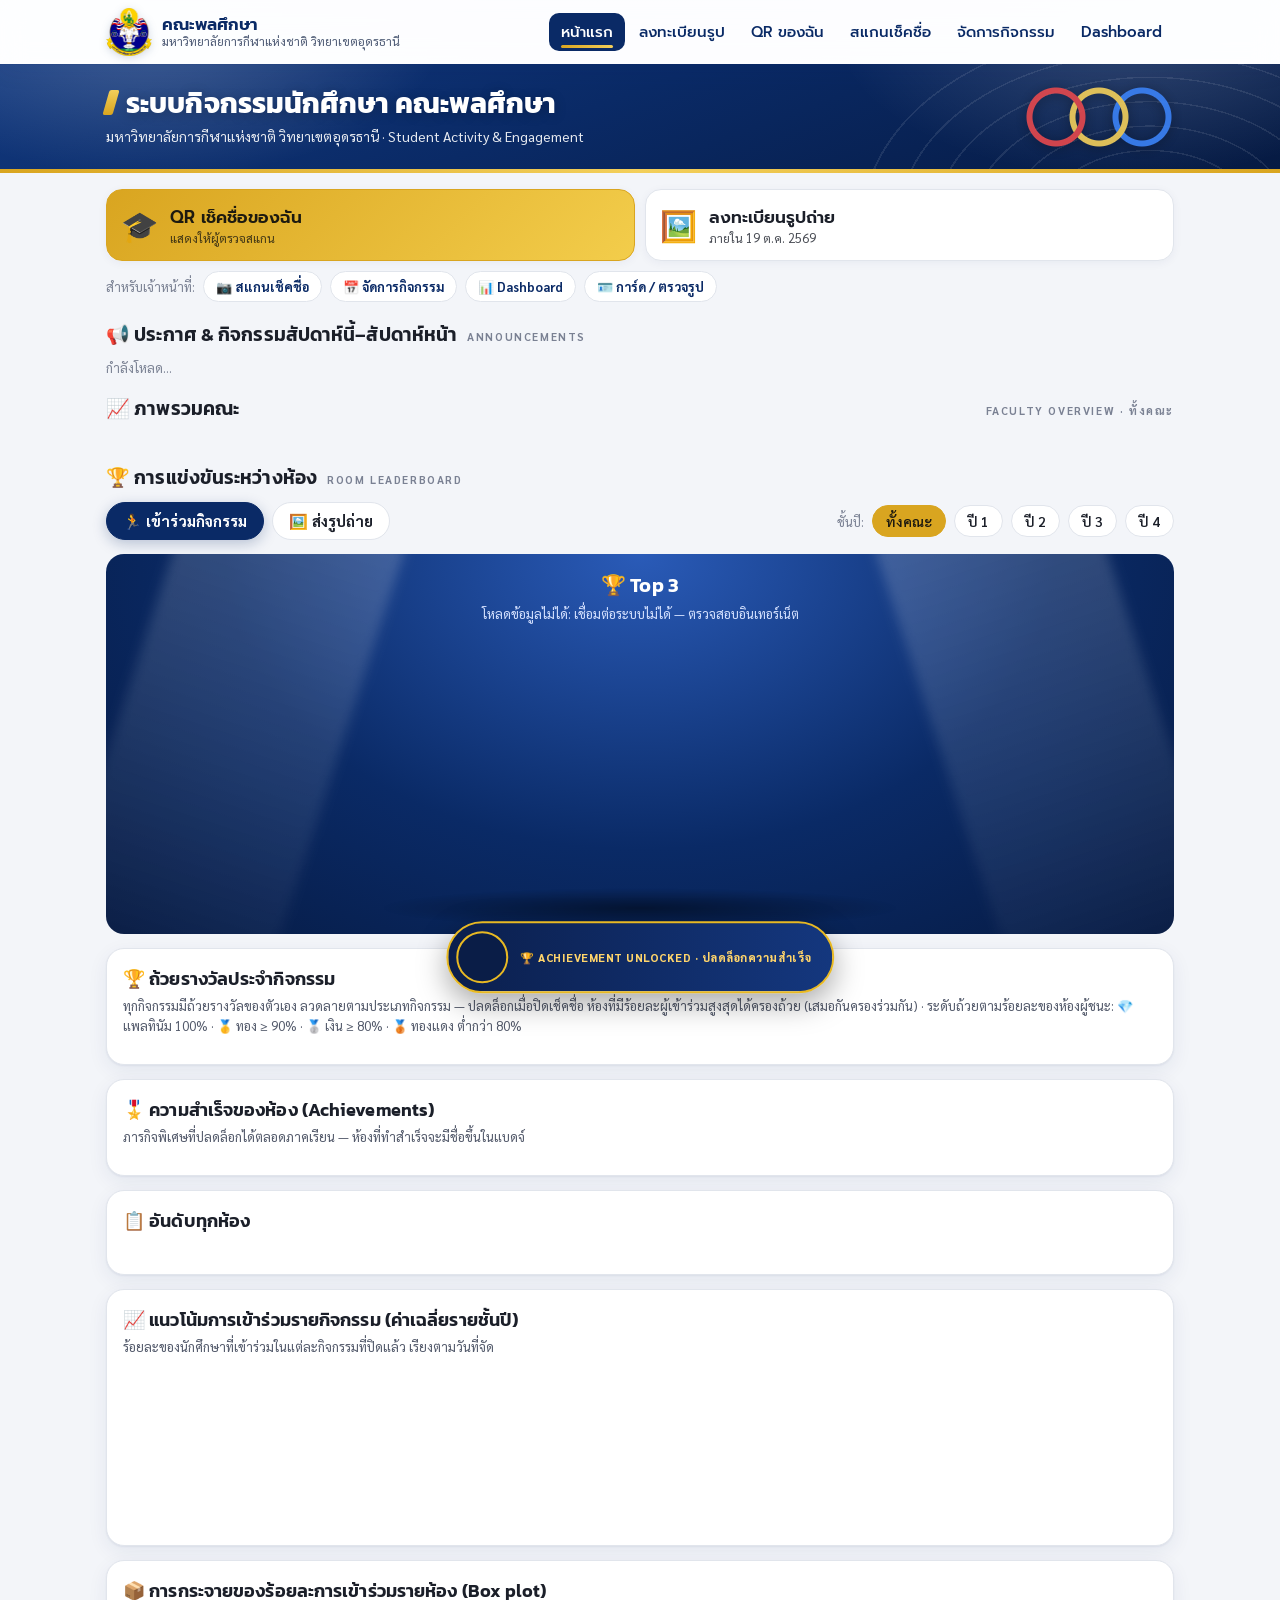
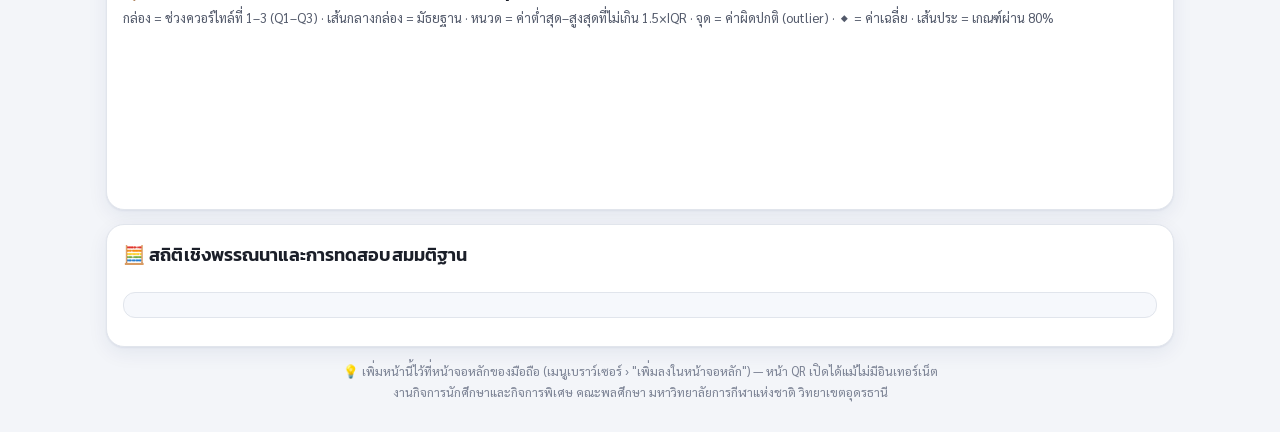
==== commit 0c92de7f: "Leaderboard: F1-style rows (year colour stripe, gap to leader, position change arrows, FLIP reorder," ====
--- a/index.html
+++ b/index.html
@@ -72,13 +72,43 @@
   }
 
   /* ---------- อันดับทั้งหมด (แถบ + ช่วงความเชื่อมั่น 95%) */
-  .rank { display:grid; gap:4px; }
-  .rrow { display:grid; grid-template-columns:44px 74px 1fr 120px; gap:10px; align-items:center; padding:5px 6px; border-radius:10px; }
-  .rrow.top { background:#fff8e1; }
-  .rrow .no { font-family:'Prompt',sans-serif; font-weight:700; font-size:18px; text-align:center; color:var(--navy); }
-  .rrow .rm { font-weight:700; white-space:nowrap; }
+  /* แถวแบบตารางผล F1: อันดับตัวเอียง · แถบสีชั้นปี · รหัสห้อง · แถบคะแนน · คะแนน + ห่างจากที่ 1 · ขยับอันดับ */
+  .rank { display:grid; gap:6px; perspective:900px; }
+  .rhead { display:grid; grid-template-columns:52px 92px 1fr 104px 46px; gap:10px; padding:0 10px 2px; font-size:11px; font-weight:700; letter-spacing:.6px; color:var(--muted); text-transform:uppercase; }
+  .rhead span:nth-child(4), .rhead span:nth-child(5) { text-align:right; }
+  .rrow { --yc:var(--s1); position:relative; display:grid; grid-template-columns:52px 92px 1fr 104px 46px; gap:10px; align-items:center;
+    padding:8px 10px 8px 0; border-radius:12px; background:linear-gradient(90deg, #f7f9fc, #fff 40%); border:1px solid var(--line); overflow:hidden;
+    transform-style:preserve-3d; transition:transform .25s, box-shadow .25s; animation:rin .55s cubic-bezier(.2,.9,.3,1.1) both; animation-delay:calc(var(--i) * 45ms); }
+  .rank:not(.in) .rrow, .rank:not(.in) .mv { animation-play-state:paused; }   /* เริ่มเล่นเมื่อเลื่อนมาถึงตาราง */
+  @keyframes rin { from { opacity:0; transform:translateX(-28px) rotateY(-8deg); } }
+  .rrow[data-y="2"] { --yc:var(--s2); } .rrow[data-y="3"] { --yc:var(--s3); } .rrow[data-y="4"] { --yc:var(--s4); }
+  .rrow::before { content:''; position:absolute; left:0; top:0; bottom:0; width:5px; background:var(--yc); }
+  .rrow.top { background:linear-gradient(90deg, #fff4cc, #fffaf0 45%, #fff); border-color:#f0d98a; }
+  .rrow.lead { box-shadow:0 0 0 2px var(--gold), 0 10px 28px rgba(217,165,32,.28); }
+  .rrow.lead::after { content:''; position:absolute; inset:0; background:linear-gradient(110deg, transparent 30%, rgba(255,255,255,.7) 50%, transparent 70%); transform:translateX(-100%); animation:shine 3.2s ease-in-out 1.2s infinite; pointer-events:none; }
+  @keyframes shine { 60%, 100% { transform:translateX(100%); } }
+  @media (hover:hover) { .rrow:hover { transform:translateZ(18px) rotateX(3deg); box-shadow:0 12px 26px rgba(10,42,102,.16); z-index:2; } }
+  .rrow .track .fill { background:linear-gradient(90deg, color-mix(in srgb, var(--yc) 70%, #fff), var(--yc)); }
+  .rrow .no { font-family:'Kanit',sans-serif; font-style:italic; font-weight:700; font-size:24px; text-align:center; color:var(--navy); line-height:1; }
+  .rrow .rm { display:flex; flex-direction:column; line-height:1.15; white-space:nowrap; }
+  .rrow .rm b { font-family:'Kanit',sans-serif; font-weight:700; font-size:17px; letter-spacing:.3px; }
+  .rrow .rm small { font-size:11px; font-weight:700; color:var(--yc); letter-spacing:.5px; }
   .rrow .val { text-align:right; font-variant-numeric:tabular-nums; font-size:14px; }
+  .rrow .val b { font-family:'Kanit',sans-serif; font-size:19px; font-weight:600; }
   .rrow .val small { display:block; color:var(--muted); font-size:11px; }
+  .rrow .mv { text-align:center; font-size:12px; font-weight:800; font-variant-numeric:tabular-nums; }
+  .mv.up { color:#118a55; } .mv.dn { color:#d8433a; } .mv.eq { color:var(--muted); }
+  .mv.up, .mv.dn { animation:bump .7s cubic-bezier(.2,1.6,.4,1) both; animation-delay:calc(var(--i) * 45ms + .5s); }
+  @keyframes bump { from { opacity:0; transform:translateY(8px) scale(.5); } }
+  @media (max-width:600px) {
+    .rhead { display:none; }
+    .rrow { grid-template-columns:40px 70px 1fr 40px; gap:8px; }
+    .rrow .track { grid-column:2 / 4; grid-row:2; height:10px; }
+    .rrow .val { grid-column:3; grid-row:1; }
+    .rrow .mv { grid-column:4; grid-row:1 / 3; }
+    .rrow .no { grid-row:1 / 3; font-size:22px; }
+  }
+  @media (prefers-reduced-motion: reduce) { .rrow, .mv.up, .mv.dn, .rrow.lead::after { animation:none; } .rrow { transition:none; } }
   .track { position:relative; height:16px; background:var(--track); border-radius:4px; }
   .track .fill { position:absolute; left:0; top:0; bottom:0; background:var(--series); border-radius:4px; transform-origin:left; animation:grow .9s ease-out both; }
   @keyframes grow { from { transform:scaleX(0); } }
@@ -457,14 +487,36 @@
       ? 'คะแนน = ค่าเฉลี่ยร้อยละการเข้าร่วมกิจกรรมของนักศึกษาในห้อง · เส้นดำ = ช่วงความเชื่อมั่น 95% ของค่าเฉลี่ย (t-distribution) · เส้นตั้ง = เกณฑ์ผ่าน ' + DATA.passPercent + '%'
       : 'คะแนน = ร้อยละของนักศึกษาในห้องที่ส่งรูปแล้ว · เส้นดำ = ช่วงความเชื่อมั่น 95% (Wilson score interval)';
     if (!list.length) { $('rank').innerHTML = '<p class="muted">ยังไม่มีข้อมูล</p>'; $('rankNote').textContent = ''; return; }
-    const medal = { 1: '🥇', 2: '🥈', 3: '🥉' };
-    $('rank').innerHTML = list.map(x =>
-      '<div class="rrow' + (x.rank <= 3 ? ' top' : '') + '"><span class="no">' + (medal[x.rank] || x.rank) + '</span><span class="rm">ปี ' + esc(x.r.room) + '</span>' +
+    // อันดับครั้งก่อนที่เครื่องนี้เห็น (ต่อแท็บ/ชั้นปี) → ลูกศรขยับอันดับแบบ F1
+    const memKey = 'pe_rank_' + TAB + '_' + (YEAR || 'all');
+    let prev = {}; try { prev = JSON.parse(localStorage.getItem(memKey) || '{}'); } catch (e) { /* ไม่เป็นไร */ }
+    try { localStorage.setItem(memKey, JSON.stringify(Object.fromEntries(list.map(x => [x.r.room, x.rank])))); } catch (e) { /* ไม่เป็นไร */ }
+    // FLIP: จำตำแหน่งแถวเดิม เพื่อให้แถวเลื่อนไปตำแหน่งใหม่เมื่อเปลี่ยนแท็บ/ชั้นปี
+    const before = {}; $('rank').querySelectorAll('.rrow').forEach(el => { before[el.dataset.k] = el.getBoundingClientRect().top; });
+    const lead = list[0].score;
+    if (!window._rankIO && 'IntersectionObserver' in window) {
+      window._rankIO = new IntersectionObserver(es => es.forEach(e => { if (e.isIntersecting) e.target.classList.add('in'); }), { threshold: .15 });
+      window._rankIO.observe($('rank'));
+    } else if (!('IntersectionObserver' in window)) $('rank').classList.add('in');
+    $('rank').innerHTML = '<div class="rhead"><span>Pos</span><span>ห้อง</span><span>' + (att ? 'ร้อยละเข้าร่วม' : 'ร้อยละส่งรูป') + '</span><span>คะแนน / ห่าง</span><span>±</span></div>' +
+      list.map((x, i) => {
+        const p = prev[x.r.room], d = p ? p - x.rank : 0;
+        const mv = !p ? '<span class="mv eq">•</span>' : d > 0 ? '<span class="mv up">▲' + d + '</span>' : d < 0 ? '<span class="mv dn">▼' + (-d) + '</span>' : '<span class="mv eq">—</span>';
+        const gap = i ? '+' + f1(lead - x.score) : 'ผู้นำ';
+        return '<div class="rrow' + (x.rank <= 3 ? ' top' : '') + (x.rank === 1 ? ' lead' : '') + '" data-k="' + esc(x.r.room) + '" data-y="' + esc(x.r.year) + '" style="--i:' + i + '">' +
+      '<span class="no">' + x.rank + '</span><span class="rm"><b>ปี ' + esc(x.r.room) + '</b><small>PE·Y' + esc(x.r.year) + '</small></span>' +
       '<div class="track" data-tip="' + esc('ปี ' + x.r.room + ' · อันดับ ' + x.rank + ': ' + f1(x.score) + '% (95% CI ' + f1(x.lo) + '–' + f1(x.hi) + ') · ' + x.label) + '">' +
       '<span class="fill" style="width:' + Math.min(100, x.score) + '%"></span>' +
       (att ? '<span class="goal" style="left:' + DATA.passPercent + '%"></span>' : '') +
       '<span class="ci" style="left:' + x.lo + '%;width:' + Math.max(0.5, x.hi - x.lo) + '%"></span></div>' +
-      '<span class="val"><b>' + f1(x.score) + '%</b><small>' + esc(x.label) + '</small></span></div>').join('');
+      '<span class="val"><b>' + f1(x.score) + '%</b><small>' + gap + ' · ' + esc(x.label) + '</small></span>' + mv + '</div>';
+      }).join('');
+    $('rank').querySelectorAll('.rrow').forEach(el => {
+      const t = before[el.dataset.k]; if (t == null) return;
+      const dy = t - el.getBoundingClientRect().top; if (!dy) return;
+      el.style.animation = 'none';   // แถวที่มีอยู่แล้วเลื่อนตำแหน่งแทนการสไลด์เข้าใหม่
+      el.animate([{ transform: 'translateY(' + dy + 'px)' }, { transform: 'none' }], { duration: 600, easing: 'cubic-bezier(.2,.9,.3,1)' });
+    });
     const overlap = list.length > 1 && list[1].hi >= list[0].lo;
     $('rankNote').textContent = 'อันดับเท่ากันเมื่อคะแนน (ทศนิยม 1 ตำแหน่ง) เท่ากัน แบบการจัดอันดับกีฬา (1, 1, 3) · ' +
       (overlap ? 'ช่วงความเชื่อมั่นของอันดับ 1 และ 2 ซ้อนทับกัน แปลว่าคะแนนยังสูสี ยังไม่อาจสรุปได้ว่าต่างกันจริงทางสถิติ' : 'ช่วงความเชื่อมั่นของอันดับ 1 ไม่ซ้อนกับอันดับ 2 — นำห่างชัดเจน');
--- a/theme.css
+++ b/theme.css
@@ -1,52 +1,110 @@
-/* ธีมร่วมทุกหน้า — แถบเมนูขาว + ตรามหาวิทยาลัย, แถบหัวเรื่องสีกรมท่า, การ์ดมุมโค้ง
+/* ธีมร่วมทุกหน้า "Stadium Night" — แถบเมนูกระจกขาว + ตรามหาวิทยาลัย, หัวเรื่องแบบสนามกีฬายามค่ำ (ไฟสนาม + ลู่วิ่ง),
+   ตัวเลขแบบสกอร์บอร์ด (Kanit), การ์ดมุมโค้งเงาสองชั้น
    โหลดหลัง <style> ของแต่ละหน้า จึงทับสไตล์หัวหน้าเดิม */
-@import url('https://fonts.googleapis.com/css2?family=Prompt:wght@500;600;700&family=Sarabun:wght@400;600;700&display=swap');
+@import url('https://fonts.googleapis.com/css2?family=Kanit:ital,wght@0,500;0,600;0,700;1,700&family=Prompt:wght@500;600;700&family=Sarabun:wght@400;600;700&display=swap');
 
 :root {
   --brand-navy: #0a2a66;
   --brand-navy-2: #12397f;
+  --brand-ink: #061a42;
   --brand-gold: #d9a520;
+  --brand-gold-2: #f3cf5a;
   --brand-gold-soft: #f6e7b8;
   --page-bg: #f3f5f9;
+  --shadow-1: 0 1px 2px rgba(10, 42, 102, .06), 0 6px 20px rgba(10, 42, 102, .07);
+  --shadow-2: 0 2px 4px rgba(10, 42, 102, .08), 0 14px 34px rgba(10, 42, 102, .14);
 }
 
-body { font-family: 'Sarabun', system-ui, sans-serif; }
-body:not([data-dark]) { background: var(--page-bg); }   /* หน้าที่รองรับโหมดมืด (data-dark) กำหนดพื้นหลังเอง */
+body { font-family: 'Sarabun', system-ui, sans-serif; -webkit-font-smoothing: antialiased; }
+body:not([data-dark]) {
+  background: radial-gradient(1200px 500px at 50% -200px, #e4eaf6 0%, transparent 70%), var(--page-bg);
+  background-attachment: fixed;
+}
+h1, h2, h3 { font-family: 'Kanit', 'Prompt', sans-serif; font-weight: 600; letter-spacing: .1px; }
+/* ตัวเลขทุกตารางเรียงตรงหลักเหมือนสกอร์บอร์ด */
+table, .kpi, .num, td { font-variant-numeric: tabular-nums; }
+:focus-visible { outline: 3px solid var(--brand-gold); outline-offset: 2px; border-radius: 6px; }
+::selection { background: var(--brand-gold-soft); color: var(--brand-ink); }
 
-/* ---------- แถบเมนูด้านบน (ขาว) */
+/* ---------- แถบเมนูด้านบน (กระจกขาว) */
 header.site {
   position: sticky; top: 0; z-index: 30;
-  background: #fff; color: var(--brand-navy);
-  padding: 0; border: 0; box-shadow: 0 1px 0 #e3e7ef, 0 4px 14px rgba(10, 42, 102, .06);
+  background: rgba(255, 255, 255, .86); color: var(--brand-navy);
+  -webkit-backdrop-filter: saturate(1.6) blur(12px); backdrop-filter: saturate(1.6) blur(12px);
+  padding: 0; border: 0; box-shadow: 0 1px 0 rgba(10, 42, 102, .1), 0 8px 24px rgba(10, 42, 102, .06);
 }
 header.site .wrap { max-width: 1100px; margin: 0 auto; padding: 8px 16px; display: flex; align-items: center; gap: 16px; }
 header.site .brand { display: flex; align-items: center; gap: 10px; text-decoration: none; color: inherit; min-width: 0; }
-header.site .brand img { width: 46px; height: 48px; object-fit: contain; flex: none; }
-header.site .brand b { display: block; font-family: 'Prompt', sans-serif; font-weight: 600; font-size: 17px; line-height: 1.2; }
+header.site .brand img { width: 46px; height: 48px; object-fit: contain; flex: none; filter: drop-shadow(0 2px 4px rgba(10, 42, 102, .18)); }
+header.site .brand b { display: block; font-family: 'Kanit', 'Prompt', sans-serif; font-weight: 600; font-size: 17px; line-height: 1.2; }
 header.site .brand small { display: block; font-size: 12px; color: #4b5873; line-height: 1.3; }
-header.site nav { margin-left: auto; display: flex; gap: 4px; }
+header.site nav { margin-left: auto; display: flex; gap: 2px; }
 header.site nav a {
-  font-family: 'Prompt', sans-serif; font-weight: 500; font-size: 15px; color: var(--brand-navy);
-  text-decoration: none; padding: 8px 12px; border-radius: 8px; white-space: nowrap;
+  position: relative; font-family: 'Prompt', sans-serif; font-weight: 500; font-size: 15px; color: var(--brand-navy);
+  text-decoration: none; padding: 8px 12px; border-radius: 10px; white-space: nowrap; transition: background .2s, color .2s;
 }
 header.site nav a:hover { background: #eef2f9; }
-header.site nav a[aria-current="page"] { background: var(--brand-gold); color: #1d1a10; }
+header.site nav a[aria-current="page"] { background: var(--brand-navy); color: #fff; }
+header.site nav a[aria-current="page"]::after {
+  content: ''; position: absolute; left: 12px; right: 12px; bottom: 3px; height: 3px; border-radius: 3px;
+  background: linear-gradient(90deg, var(--brand-gold), var(--brand-gold-2));
+}
 
-/* ---------- แถบหัวเรื่องสีกรมท่า */
-.band { background: linear-gradient(120deg, var(--brand-navy) 0%, var(--brand-navy-2) 100%); color: #fff; }
-.band .wrap { max-width: 1100px; margin: 0 auto; padding: 18px 16px 20px; display: flex; align-items: flex-end; gap: 12px; flex-wrap: wrap; }
+/* ---------- หัวเรื่องแบบสนามกีฬายามค่ำ: ไฟสนามสองดวง + เส้นลู่วิ่ง + แถบทองเฉียง */
+.band {
+  position: relative; overflow: hidden; color: #fff; isolation: isolate;
+  background:
+    radial-gradient(420px 220px at 12% -40px, rgba(255, 255, 255, .22), transparent 70%),
+    radial-gradient(420px 220px at 88% -40px, rgba(255, 255, 255, .18), transparent 70%),
+    linear-gradient(160deg, var(--brand-navy-2) 0%, var(--brand-navy) 45%, var(--brand-ink) 100%);
+}
+.band::before {   /* เส้นลู่วิ่งโค้งด้านขวา */
+  content: ''; position: absolute; z-index: -1; right: -180px; bottom: -260px; width: 620px; height: 420px; border-radius: 50%;
+  background: repeating-radial-gradient(ellipse at center, transparent 0 34px, rgba(255, 255, 255, .09) 34px 36px);
+  pointer-events: none;
+}
+.band .wrap { position: relative; max-width: 1100px; margin: 0 auto; padding: 22px 16px 24px; display: flex; align-items: flex-end; gap: 12px; flex-wrap: wrap; }
 .band .titles { flex: 1; min-width: 0; }
+/* ห่วงสามสี (สัญลักษณ์พลศึกษา) มุมขวาของหัวเรื่อง — เปลี่ยนสีที่ --ring1..3 */
+:root { --ring1: #e5484d; --ring2: #f3cf5a; --ring3: #3b82f6; }
+.band .wrap::after {
+  content: ''; position: absolute; right: 16px; top: 50%; width: 150px; height: 64px; transform: translateY(-50%); pointer-events: none; opacity: .9;
+  background:
+    radial-gradient(circle at 32px 32px, transparent 23px, var(--ring1) 24px 29px, transparent 30px),
+    radial-gradient(circle at 75px 32px, transparent 23px, var(--ring2) 24px 29px, transparent 30px),
+    radial-gradient(circle at 118px 32px, transparent 23px, var(--ring3) 24px 29px, transparent 30px);
+  filter: drop-shadow(0 2px 6px rgba(0, 0, 0, .35));
+  animation: rings 6s ease-in-out infinite alternate;
+}
+@keyframes rings { to { transform: translateY(-50%) rotate(-4deg) scale(1.04); } }
+.band .titles { padding-right: 160px; }
+@media (max-width: 720px) { .band .wrap::after { right: -20px; scale: .6; opacity: .55; } .band .titles { padding-right: 70px; } }
+@media (prefers-reduced-motion: reduce) { .band .wrap::after { animation: none; } }
 .band .crumb { font-size: 13px; opacity: .85; margin-bottom: 4px; }
 .band .crumb a { color: #fff; }
-.band h1 { margin: 0; font-family: 'Prompt', sans-serif; font-weight: 600; font-size: 24px; line-height: 1.3; color: #fff; }
-.band p, .band small { margin: 4px 0 0; font-size: 14px; opacity: .88; display: block; }
-.band button { background: transparent; color: #fff; border: 1px solid rgba(255,255,255,.7); border-radius: 8px; padding: 8px 14px; font: inherit; font-weight: 600; width: auto; margin: 0; }
-.band::after { content: ''; display: block; height: 4px; background: var(--brand-gold); }
+.band h1 {
+  margin: 0; font-family: 'Kanit', 'Prompt', sans-serif; font-weight: 700; font-size: 28px; line-height: 1.25; color: #fff;
+  text-shadow: 0 2px 12px rgba(0, 0, 0, .25);
+}
+.band h1::before {   /* แถบทองเฉียงหน้าหัวเรื่อง */
+  content: ''; display: inline-block; width: 10px; height: .9em; margin-right: 10px; vertical-align: -2px;
+  background: linear-gradient(180deg, var(--brand-gold-2), var(--brand-gold)); transform: skewX(-16deg); border-radius: 2px;
+}
+.band p, .band small { margin: 6px 0 0; font-size: 14px; opacity: .9; display: block; }
+.band button {
+  background: rgba(255, 255, 255, .08); color: #fff; border: 1px solid rgba(255, 255, 255, .55); border-radius: 10px;
+  padding: 8px 14px; font: inherit; font-weight: 600; width: auto; margin: 0; cursor: pointer; transition: background .2s;
+}
+.band button:hover { background: rgba(255, 255, 255, .18); }
+.band::after { content: ''; display: block; height: 4px; background: linear-gradient(90deg, var(--brand-gold) 0%, var(--brand-gold-2) 50%, var(--brand-gold) 100%); }
 
 /* ---------- การ์ดและปุ่ม */
-.card { border-radius: 16px; box-shadow: 0 2px 10px rgba(10, 42, 102, .05); }
-h2 { font-family: 'Prompt', sans-serif; font-weight: 600; }
+.card { border-radius: 18px; box-shadow: var(--shadow-1); transition: box-shadow .25s, transform .25s; }
+@media (hover: hover) { a.card:hover, .card.lift:hover { box-shadow: var(--shadow-2); transform: translateY(-2px); } }
+.tab, .chip { transition: background .2s, color .2s, border-color .2s, box-shadow .2s; }
+.tab[aria-selected="true"] { box-shadow: 0 4px 14px rgba(10, 42, 102, .25); }
 
+@media (max-width: 1000px) { header.site .brand small { display: none; } }
 @media (max-width: 720px) {
   header.site .wrap { flex-wrap: wrap; gap: 6px 12px; padding: 8px 12px 6px; }
   header.site .brand img { width: 40px; height: 42px; }
@@ -54,15 +112,21 @@
   header.site nav { margin-left: 0; width: 100%; overflow-x: auto; scrollbar-width: none; padding-bottom: 2px; }
   header.site nav::-webkit-scrollbar { display: none; }
   header.site nav a { font-size: 14px; padding: 6px 10px; }
-  .band .wrap { padding: 14px 12px 16px; }
-  .band h1 { font-size: 20px; }
+  .band .wrap { padding: 16px 12px 18px; }
+  .band h1 { font-size: 22px; }
+  .band::before { right: -300px; }
+}
+
+@media (prefers-reduced-motion: reduce) {
+  .card, .tab, .chip, header.site nav a { transition: none; }
 }
 
 /* โหมดมืด — เฉพาะหน้าที่ประกาศ data-dark (Dashboard) */
 @media (prefers-color-scheme: dark) {
-  :root:not([data-theme="light"]) body[data-dark] header.site { background: #1a1d22; color: #eef1f7; box-shadow: 0 1px 0 #2b3038; }
+  :root:not([data-theme="light"]) body[data-dark] header.site { background: rgba(26, 29, 34, .88); color: #eef1f7; box-shadow: 0 1px 0 #2b3038; }
   :root:not([data-theme="light"]) body[data-dark] header.site .brand small { color: #a9b2c3; }
   :root:not([data-theme="light"]) body[data-dark] header.site nav a { color: #dfe6f3; }
   :root:not([data-theme="light"]) body[data-dark] header.site nav a:hover { background: #262b33; }
+  :root:not([data-theme="light"]) body[data-dark] header.site nav a[aria-current="page"] { background: #2b3a5c; color: #fff; }
   :root:not([data-theme="light"]) body[data-dark] .card { box-shadow: none; }
 }
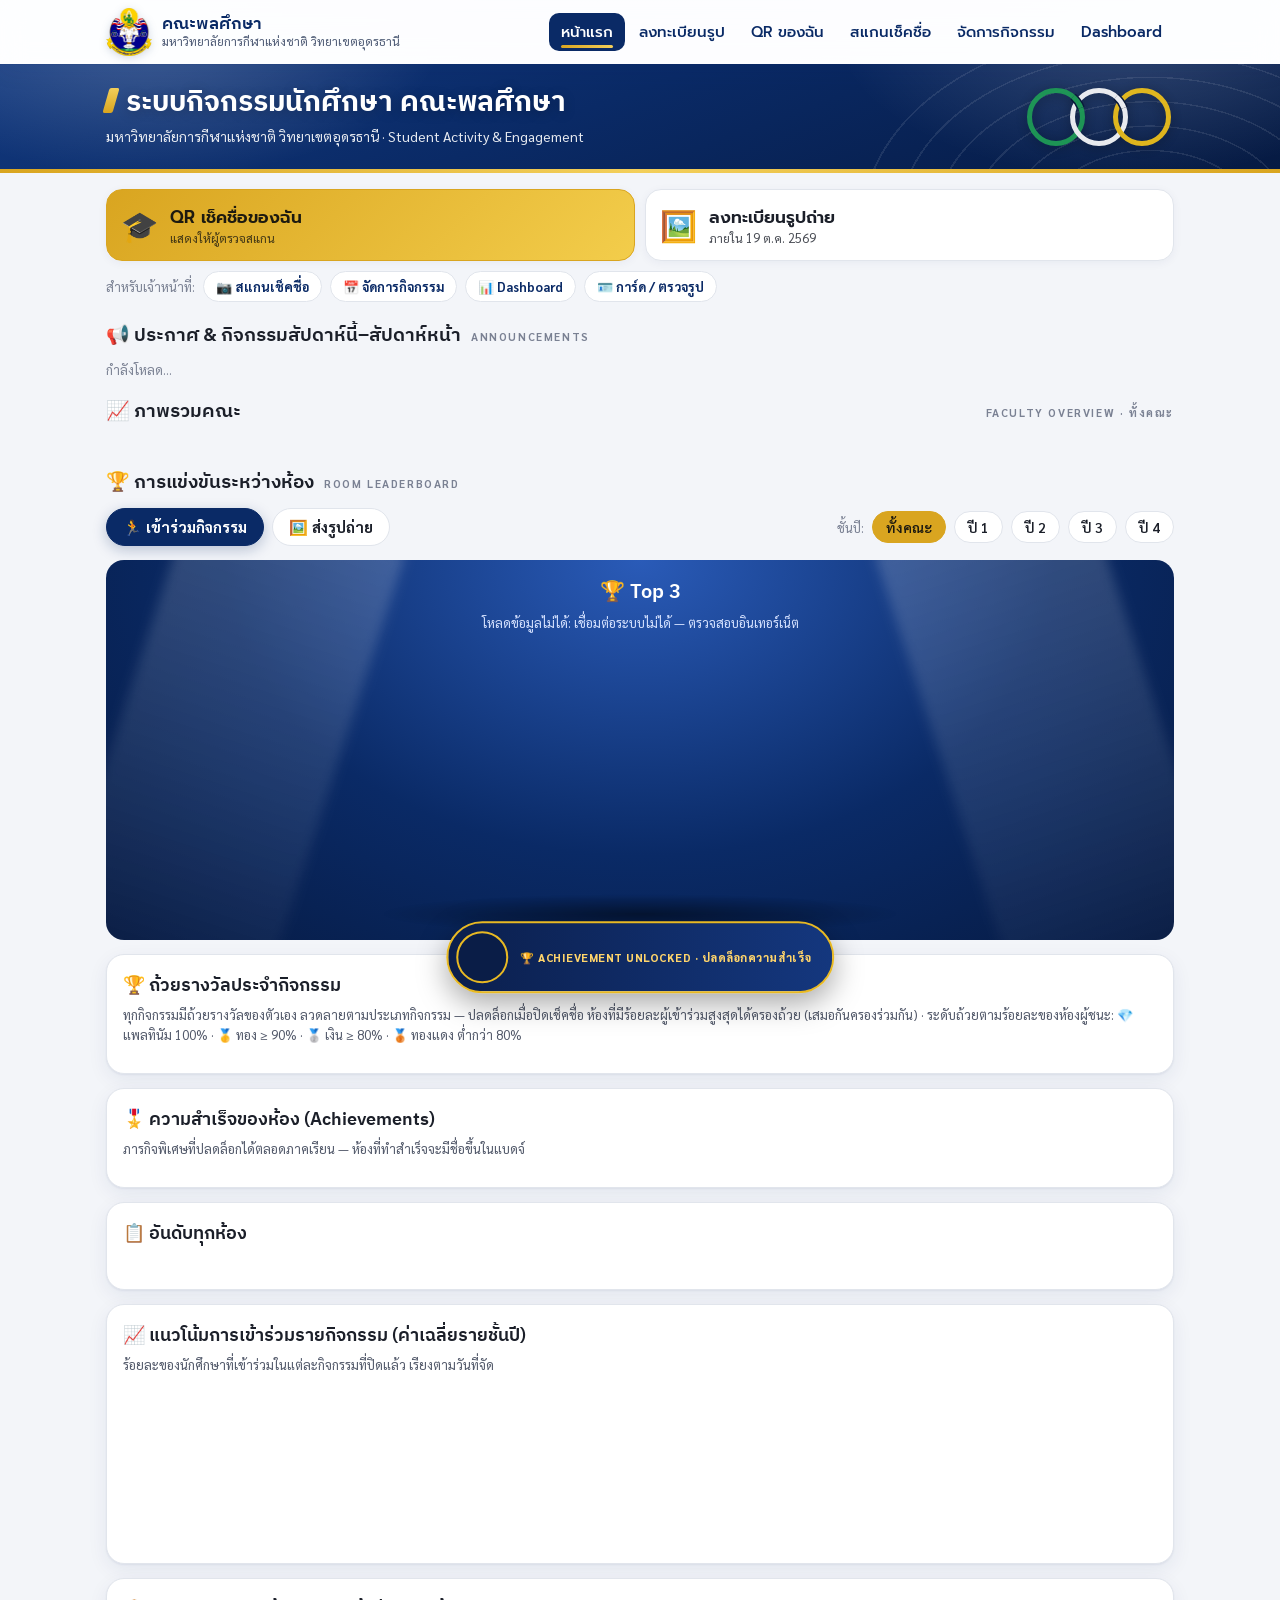
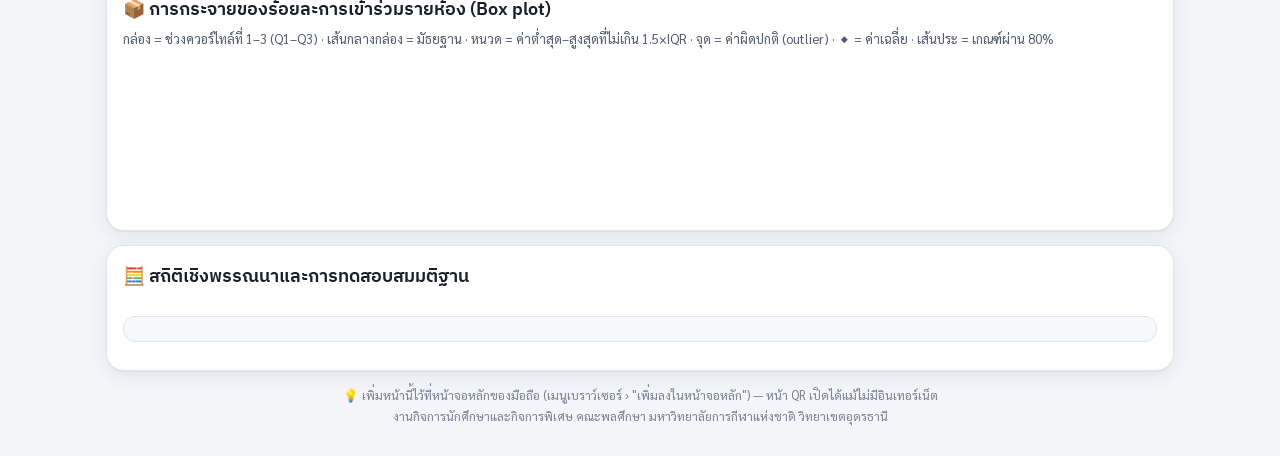
==== commit e1bab604: "Interlaced TNSU rings (static); commercial typography (IBM Plex Sans Thai + Barlow Condensed); resul" ====
--- a/index.html
+++ b/index.html
@@ -72,43 +72,45 @@
   }
 
   /* ---------- อันดับทั้งหมด (แถบ + ช่วงความเชื่อมั่น 95%) */
-  /* แถวแบบตารางผล F1: อันดับตัวเอียง · แถบสีชั้นปี · รหัสห้อง · แถบคะแนน · คะแนน + ห่างจากที่ 1 · ขยับอันดับ */
-  .rank { display:grid; gap:6px; perspective:900px; }
-  .rhead { display:grid; grid-template-columns:52px 92px 1fr 104px 46px; gap:10px; padding:0 10px 2px; font-size:11px; font-weight:700; letter-spacing:.6px; color:var(--muted); text-transform:uppercase; }
-  .rhead span:nth-child(4), .rhead span:nth-child(5) { text-align:right; }
-  .rrow { --yc:var(--s1); position:relative; display:grid; grid-template-columns:52px 92px 1fr 104px 46px; gap:10px; align-items:center;
-    padding:8px 10px 8px 0; border-radius:12px; background:linear-gradient(90deg, #f7f9fc, #fff 40%); border:1px solid var(--line); overflow:hidden;
-    transform-style:preserve-3d; transition:transform .25s, box-shadow .25s; animation:rin .55s cubic-bezier(.2,.9,.3,1.1) both; animation-delay:calc(var(--i) * 45ms); }
+  /* ตารางอันดับแบบตารางผลการแข่งขัน: แถวเรียบ เส้นคั่นบาง ตัวเลขแบบสกอร์บอร์ด (Barlow Condensed) ไม่มีลูกเล่นเกินจำเป็น */
+  .rank { display:grid; }
+  .rhead, .rrow { display:grid; grid-template-columns:56px 112px 1fr 150px 56px; gap:16px; align-items:center; }
+  .rhead { padding:0 12px 8px; border-bottom:2px solid var(--navy); font-size:12px; font-weight:600; color:var(--text-2); }
+  .rhead span:nth-child(1), .rhead span:nth-child(5) { text-align:center; } .rhead span:nth-child(4) { text-align:right; }
+  .rrow { --yc:var(--s1); position:relative; padding:10px 12px; border-bottom:1px solid var(--line); background:#fff; cursor:default;
+    transition:background .15s; animation:rin .4s ease-out both; animation-delay:calc(var(--i) * 30ms); }
   .rank:not(.in) .rrow, .rank:not(.in) .mv { animation-play-state:paused; }   /* เริ่มเล่นเมื่อเลื่อนมาถึงตาราง */
-  @keyframes rin { from { opacity:0; transform:translateX(-28px) rotateY(-8deg); } }
+  @keyframes rin { from { opacity:0; transform:translateY(6px); } }
   .rrow[data-y="2"] { --yc:var(--s2); } .rrow[data-y="3"] { --yc:var(--s3); } .rrow[data-y="4"] { --yc:var(--s4); }
-  .rrow::before { content:''; position:absolute; left:0; top:0; bottom:0; width:5px; background:var(--yc); }
-  .rrow.top { background:linear-gradient(90deg, #fff4cc, #fffaf0 45%, #fff); border-color:#f0d98a; }
-  .rrow.lead { box-shadow:0 0 0 2px var(--gold), 0 10px 28px rgba(217,165,32,.28); }
-  .rrow.lead::after { content:''; position:absolute; inset:0; background:linear-gradient(110deg, transparent 30%, rgba(255,255,255,.7) 50%, transparent 70%); transform:translateX(-100%); animation:shine 3.2s ease-in-out 1.2s infinite; pointer-events:none; }
-  @keyframes shine { 60%, 100% { transform:translateX(100%); } }
-  @media (hover:hover) { .rrow:hover { transform:translateZ(18px) rotateX(3deg); box-shadow:0 12px 26px rgba(10,42,102,.16); z-index:2; } }
-  .rrow .track .fill { background:linear-gradient(90deg, color-mix(in srgb, var(--yc) 70%, #fff), var(--yc)); }
-  .rrow .no { font-family:'Kanit',sans-serif; font-style:italic; font-weight:700; font-size:24px; text-align:center; color:var(--navy); line-height:1; }
-  .rrow .rm { display:flex; flex-direction:column; line-height:1.15; white-space:nowrap; }
-  .rrow .rm b { font-family:'Kanit',sans-serif; font-weight:700; font-size:17px; letter-spacing:.3px; }
-  .rrow .rm small { font-size:11px; font-weight:700; color:var(--yc); letter-spacing:.5px; }
-  .rrow .val { text-align:right; font-variant-numeric:tabular-nums; font-size:14px; }
-  .rrow .val b { font-family:'Kanit',sans-serif; font-size:19px; font-weight:600; }
-  .rrow .val small { display:block; color:var(--muted); font-size:11px; }
-  .rrow .mv { text-align:center; font-size:12px; font-weight:800; font-variant-numeric:tabular-nums; }
-  .mv.up { color:#118a55; } .mv.dn { color:#d8433a; } .mv.eq { color:var(--muted); }
-  .mv.up, .mv.dn { animation:bump .7s cubic-bezier(.2,1.6,.4,1) both; animation-delay:calc(var(--i) * 45ms + .5s); }
-  @keyframes bump { from { opacity:0; transform:translateY(8px) scale(.5); } }
+  .rrow::before { content:''; position:absolute; left:0; top:12px; bottom:12px; width:3px; border-radius:2px; background:var(--yc); }
+  .rrow:hover { background:#f6f8fb; }
+  .rrow.lead { background:linear-gradient(90deg, rgba(217,165,32,.09), transparent 60%); }
+  .rrow.lead::before { width:4px; top:0; bottom:0; border-radius:0; background:var(--gold); }
+  .rrow .no { font-family:'Barlow Condensed',sans-serif; font-weight:700; font-size:26px; text-align:center; color:var(--navy); line-height:1; }
+  .rrow.top .no { color:#a87a0b; }
+  .rrow .rm { display:flex; flex-direction:column; line-height:1.25; white-space:nowrap; }
+  .rrow .rm b { font-family:'IBM Plex Sans Thai',sans-serif; font-weight:600; font-size:16px; color:var(--text); }
+  .rrow .rm small { font-size:12px; color:var(--muted); }
+  .rrow .track { height:8px; border-radius:4px; cursor:help; }
+  .rrow .track .fill { background:var(--yc); border-radius:4px; }
+  .rrow .track .ci { height:1.5px; background:#5b6478; opacity:.75; }
+  .rrow .track .ci::before, .rrow .track .ci::after { top:-3.5px; width:1.5px; height:8px; background:#5b6478; }
+  .rrow .val { text-align:right; font-variant-numeric:tabular-nums; }
+  .rrow .val b { display:block; font-family:'Barlow Condensed',sans-serif; font-weight:600; font-size:22px; line-height:1.05; color:var(--text); }
+  .rrow .val small { display:block; color:var(--muted); font-size:12px; white-space:nowrap; }
+  .rrow .mv { text-align:center; font-family:'Barlow Condensed',sans-serif; font-size:15px; font-weight:600; font-variant-numeric:tabular-nums; }
+  .mv.up { color:#118a55; } .mv.dn { color:#d8433a; } .mv.eq { color:#b3b9c6; }
+  .mv.up, .mv.dn { animation:bump .5s ease-out both; animation-delay:calc(var(--i) * 30ms + .3s); }
+  @keyframes bump { from { opacity:0; transform:translateY(4px); } }
   @media (max-width:600px) {
     .rhead { display:none; }
-    .rrow { grid-template-columns:40px 70px 1fr 40px; gap:8px; }
-    .rrow .track { grid-column:2 / 4; grid-row:2; height:10px; }
-    .rrow .val { grid-column:3; grid-row:1; }
+    .rrow { grid-template-columns:36px 1fr auto 32px; gap:4px 10px; padding:10px 8px 10px 10px; }
+    .rrow .no { grid-row:1 / 3; font-size:22px; }
+    .rrow .track { grid-column:2 / 4; grid-row:2; height:6px; }
+    .rrow .val b { font-size:19px; }
     .rrow .mv { grid-column:4; grid-row:1 / 3; }
-    .rrow .no { grid-row:1 / 3; font-size:22px; }
-  }
-  @media (prefers-reduced-motion: reduce) { .rrow, .mv.up, .mv.dn, .rrow.lead::after { animation:none; } .rrow { transition:none; } }
+  }
+  @media (prefers-reduced-motion: reduce) { .rrow, .mv.up, .mv.dn { animation:none; } }
   .track { position:relative; height:16px; background:var(--track); border-radius:4px; }
   .track .fill { position:absolute; left:0; top:0; bottom:0; background:var(--series); border-radius:4px; transform-origin:left; animation:grow .9s ease-out both; }
   @keyframes grow { from { transform:scaleX(0); } }
@@ -155,6 +157,27 @@
   .tro .tier { display:inline-block; margin-top:6px; font-size:11.5px; font-weight:700; padding:2px 10px; border-radius:99px; background:rgba(255,255,255,.14); }
   .tro .xp { position:absolute; top:10px; right:10px; font-size:11px; font-weight:800; color:#7cf29a; }
   .tro.locked .lockmsg { margin-top:8px; font-size:12.5px; }
+  /* มิติ: การ์ดเอียงตามนิ้ว/เมาส์ (--rx --ry) + แสงสะท้อนตามตำแหน่ง (--mx --my) */
+  .trophies { perspective:1000px; }
+  .tro { transform:rotateX(var(--rx, 0deg)) rotateY(var(--ry, 0deg)); transform-style:preserve-3d; transition:transform .35s cubic-bezier(.2,.9,.3,1), box-shadow .35s;
+    background:radial-gradient(120% 70% at 50% 0%, #1d4596 0%, #0d275e 45%, #071636 100%); }
+  .tro.tilt { transition:transform .08s linear; box-shadow:0 18px 40px rgba(6,26,66,.4); }
+  .tro::after { content:''; position:absolute; inset:0; pointer-events:none; opacity:0; transition:opacity .3s;
+    background:radial-gradient(240px circle at var(--mx, 50%) var(--my, 30%), rgba(255,255,255,.22), transparent 60%); }
+  .tro.tilt::after { opacity:1; }
+  .tro .art { width:132px; height:165px; transform:translateZ(40px); overflow:visible; }
+  .tro .halo { transform-origin:60px 46px; animation:halo 14s linear infinite; }
+  @keyframes halo { to { transform:rotate(360deg); } }
+  .tro .tw { transform-box:fill-box; transform-origin:center; animation:tw 2.4s ease-in-out infinite; }
+  .tro .tw:nth-of-type(2) { animation-delay:-.8s; } .tro .tw:nth-of-type(3) { animation-delay:-1.6s; }
+  @keyframes tw { 0%, 100% { opacity:0; transform:scale(.3) rotate(0deg); } 50% { opacity:1; transform:scale(1) rotate(45deg); } }
+  .tro .glint { animation:glint 3.6s ease-in-out infinite; }
+  @keyframes glint { 0%, 60% { transform:translateX(-70px); } 100% { transform:translateX(70px); } }
+  .tro.locked { background:radial-gradient(120% 70% at 50% 0%, #343b48 0%, #23272f 55%, #181b21 100%); }
+  .tro.locked .art { animation:breathe 3.5s ease-in-out infinite; }
+  @keyframes breathe { 50% { filter:drop-shadow(0 0 10px rgba(160,180,220,.35)); } }
+  .tro.locked h3 { color:#d5dbe5; }
+  @media (prefers-reduced-motion: reduce) { .tro .halo, .tro .tw, .tro .glint, .tro.locked .art { animation:none !important; } .tro { transform:none !important; } }
   /* แบดจ์ความสำเร็จของห้อง */
   .badges { display:grid; grid-template-columns:repeat(auto-fill, minmax(230px, 1fr)); gap:10px; }
   .badge { display:flex; gap:12px; align-items:center; border:1px solid var(--line); border-radius:14px; padding:10px 12px; background:#fff; }
@@ -498,13 +521,13 @@
       window._rankIO = new IntersectionObserver(es => es.forEach(e => { if (e.isIntersecting) e.target.classList.add('in'); }), { threshold: .15 });
       window._rankIO.observe($('rank'));
     } else if (!('IntersectionObserver' in window)) $('rank').classList.add('in');
-    $('rank').innerHTML = '<div class="rhead"><span>Pos</span><span>ห้อง</span><span>' + (att ? 'ร้อยละเข้าร่วม' : 'ร้อยละส่งรูป') + '</span><span>คะแนน / ห่าง</span><span>±</span></div>' +
+    $('rank').innerHTML = '<div class="rhead"><span>อันดับ</span><span>ห้อง</span><span>' + (att ? 'ร้อยละการเข้าร่วม' : 'ร้อยละการส่งรูป') + '</span><span>คะแนน</span><span>เปลี่ยน</span></div>' +
       list.map((x, i) => {
         const p = prev[x.r.room], d = p ? p - x.rank : 0;
-        const mv = !p ? '<span class="mv eq">•</span>' : d > 0 ? '<span class="mv up">▲' + d + '</span>' : d < 0 ? '<span class="mv dn">▼' + (-d) + '</span>' : '<span class="mv eq">—</span>';
-        const gap = i ? '+' + f1(lead - x.score) : 'ผู้นำ';
+        const mv = !p ? '<span class="mv eq">–</span>' : d > 0 ? '<span class="mv up">▲' + d + '</span>' : d < 0 ? '<span class="mv dn">▼' + (-d) + '</span>' : '<span class="mv eq">—</span>';
+        const gap = i ? '−' + f1(lead - x.score) : 'นำ';
         return '<div class="rrow' + (x.rank <= 3 ? ' top' : '') + (x.rank === 1 ? ' lead' : '') + '" data-k="' + esc(x.r.room) + '" data-y="' + esc(x.r.year) + '" style="--i:' + i + '">' +
-      '<span class="no">' + x.rank + '</span><span class="rm"><b>ปี ' + esc(x.r.room) + '</b><small>PE·Y' + esc(x.r.year) + '</small></span>' +
+      '<span class="no">' + x.rank + '</span><span class="rm"><b>ปี ' + esc(x.r.room) + '</b><small>ชั้นปีที่ ' + esc(x.r.year) + '</small></span>' +
       '<div class="track" data-tip="' + esc('ปี ' + x.r.room + ' · อันดับ ' + x.rank + ': ' + f1(x.score) + '% (95% CI ' + f1(x.lo) + '–' + f1(x.hi) + ') · ' + x.label) + '">' +
       '<span class="fill" style="width:' + Math.min(100, x.score) + '%"></span>' +
       (att ? '<span class="goal" style="left:' + DATA.passPercent + '%"></span>' : '') +
@@ -666,10 +689,17 @@
   };
   const tierOf = r => r >= 100 ? 'plat' : r >= 90 ? 'gold' : r >= 80 ? 'silver' : 'bronze';
   let svgSeq = 0;
-  /** วาดถ้วย SVG: หูจับ ตัวถ้วย ก้าน ฐาน + ลวดลายตามประเภทกิจกรรม (ล็อก = เงาสีเทา + กุญแจ) */
+  /**
+   * วาดถ้วย SVG ตามหลักศิลปะ
+   * - สัดส่วนทอง: ตัวถ้วย 54 : ก้าน+ฐาน 60 ≈ 1 : 1.1 และฐาน : ก้าน ≈ 1.6 : 1 ให้ถ้วยดูมั่นคง
+   * - เส้นแห่งความงาม (S-curve ของ Hogarth) ที่ขอบตัวถ้วย แทนทรงกรวยตรง
+   * - แสงเงาแบบ chiaroscuro: ไฮไลต์ซ้าย เงาขวา ขอบปากรูปวงรีให้เห็นความลึก
+   * - เอกลักษณ์ตามประเภท: หูจับ/ยอดถ้วยต่างกัน (ปีก ใบบัว ม้วนกระดาษ ห่วงหัวใจ รัศมีดาว เปลวคบเพลิง)
+   * - ระดับ: ทอง/แพลทินัมมีช่อชัยพฤกษ์ และรัศมีหมุนด้านหลัง
+   */
   function trophySvg(emblem, tierKey, locked) {
     const id = 'tg' + (++svgSeq), T = TIER[tierKey] || TIER.gold;
-    const fill = locked ? '#4a505c' : 'url(#' + id + ')', edge = locked ? '#3a3f49' : T.c, deco = locked ? '#5d6472' : '#ffffff';
+    const metal = locked ? 'url(#' + id + 'k)' : 'url(#' + id + ')', edge = locked ? '#6b7486' : T.c;
     const E = {
       flag: '<rect x="44" y="34" width="32" height="22" rx="2" fill="#fff"/><rect x="44" y="34" width="32" height="4" fill="#d6262b"/><rect x="44" y="52" width="32" height="4" fill="#d6262b"/><rect x="44" y="41" width="32" height="8" fill="#20307d"/>',
       lotus: '<path d="M60 58c-9-3-14-10-14-18 6 1 11 5 14 11 3-6 8-10 14-11 0 8-5 15-14 18z" fill="#f7b6d2"/><path d="M60 58c-4-6-4-15 0-22 4 7 4 16 0 22z" fill="#ee7fb0"/><path d="M47 60h26" stroke="#7bc47f" stroke-width="3" stroke-linecap="round"/>',
@@ -677,18 +707,62 @@
       heart: '<path d="M60 56l-12-11a7 7 0 0 1 12-7 7 7 0 0 1 12 7z" fill="#ff5a6e"/><path d="M42 52c4 7 10 10 18 10s14-3 18-10" stroke="#fff" stroke-width="3" fill="none" stroke-linecap="round"/>',
       star: '<path d="M60 28l6 12.5 13.7 2-9.9 9.6 2.3 13.6L60 59.3l-12.1 6.4 2.3-13.6-9.9-9.6 13.7-2z" fill="#fff6c2" stroke="#fff" stroke-width="1.5"/>',
       torch: '<path d="M56 46h8l-2 16h-4z" fill="#fff"/><path d="M60 26c6 6 7 11 3 17-1-3-3-4-3-4s-2 1-3 4c-4-6-3-11 3-17z" fill="#ff8a3d"/><path d="M60 33c3 3 3 6 1 9-1-1-1-2-1-2s0 1-1 2c-2-3-2-6 1-9z" fill="#ffd56b"/>'
-    }[emblem];
-    return '<svg class="art" viewBox="0 0 120 150" aria-hidden="true"><defs><linearGradient id="' + id + '" x1="0" x2="1">' +
-      '<stop offset="0" stop-color="' + T.c + '"/><stop offset=".45" stop-color="' + T.a + '"/><stop offset=".7" stop-color="' + T.b + '"/><stop offset="1" stop-color="' + T.c + '"/></linearGradient></defs>' +
-      '<path d="M30 30c-16 0-18 26 4 32M90 30c16 0 18 26-4 32" stroke="' + fill + '" stroke-width="7" fill="none" stroke-linecap="round"/>' +
-      '<path d="M28 20h64v14c0 24-14 40-32 40S28 58 28 34z" fill="' + fill + '" stroke="' + edge + '" stroke-width="2"/>' +
-      '<path d="M28 20h64" stroke="' + deco + '" stroke-opacity=".6" stroke-width="3"/>' +
-      (locked ? '<text x="60" y="56" text-anchor="middle" font-size="26" font-weight="800" fill="#6b7280">?</text>' : E) +
-      '<path d="M54 74h12l3 18H51z" fill="' + fill + '" stroke="' + edge + '" stroke-width="2"/>' +
-      '<rect x="38" y="92" width="44" height="10" rx="3" fill="' + fill + '" stroke="' + edge + '" stroke-width="2"/>' +
-      '<rect x="30" y="102" width="60" height="22" rx="4" fill="' + (locked ? '#2f343d' : '#2a1d0a') + '" stroke="' + edge + '" stroke-width="2"/>' +
-      '<rect x="40" y="108" width="40" height="10" rx="2" fill="' + (locked ? '#3c424d' : T.b) + '" opacity=".9"/>' +
-      (locked ? '<g transform="translate(80 2)"><rect x="4" y="14" width="26" height="20" rx="4" fill="#9aa3b2"/><path d="M9 14v-5a8 8 0 0 1 16 0v5" stroke="#9aa3b2" stroke-width="4" fill="none"/></g>' : '') +
+    }[emblem] || '';
+    // หูจับซ้าย (ขวาใช้กระจก) — รูปทรงประจำประเภท
+    const H = {
+      flag: '<path d="M31 32C18 22 6 26 1 38c8-3 12 1 10 7 8-4 12 0 13 6 4-8 5-13 8-16z" fill="' + metal + '" stroke="' + edge + '" stroke-width="1.2"/><path d="M8 37c6 0 10 2 14 6M14 44c4 0 7 2 9 5" stroke="' + edge + '" stroke-width="1" fill="none" opacity=".7"/>',
+      lotus: '<path d="M32 38C14 28 6 46 16 60c4-12 9-17 16-19z" fill="' + metal + '" stroke="' + edge + '" stroke-width="1.2"/><path d="M28 40c-7 3-10 9-11 15" stroke="' + edge + '" stroke-width="1" fill="none" opacity=".7"/>',
+      book: '<path d="M31 28C16 28 13 50 34 58" stroke="' + metal + '" stroke-width="6" fill="none" stroke-linecap="round"/><circle cx="30" cy="29" r="4" fill="' + metal + '" stroke="' + edge + '"/>',
+      heart: '<path d="M31 26C4 20 4 68 38 64" stroke="' + metal + '" stroke-width="7" fill="none" stroke-linecap="round"/>',
+      star: '',
+      torch: '<path d="M31 28C20 30 20 46 33 50" stroke="' + metal + '" stroke-width="4" fill="none" stroke-linecap="round"/>'
+    }[emblem] || '';
+    // ยอดเหนือปากถ้วย
+    const F = {
+      star: '<path d="M60 0l3.5 7.2 7.9 1.1-5.7 5.6 1.3 7.8L60 18l-7 3.7 1.3-7.8-5.7-5.6 7.9-1.1z" fill="' + metal + '" stroke="' + edge + '" stroke-width="1"/>',
+      torch: '<path d="M60 2c7 6 8 11 4 16-1-3-4-4-4-4s-3 1-4 4c-4-5-3-10 4-16z" fill="#ff8a3d"/><path d="M60 8c3 3 3 6 1 8-1-1-1-1-1-1s0 0-1 1c-2-2-2-5 1-8z" fill="#ffe08a"/>'
+    }[emblem] || '';
+    const bowl = 'M30 22H90C90 50 80 70 60 76C40 70 30 50 30 22Z';
+    // ช่อชัยพฤกษ์: ใบเรียงตามส่วนโค้งรอบตัวถ้วย (เฉพาะทอง/แพลทินัม)
+    let laurel = '';
+    if (!locked && (tierKey === 'gold' || tierKey === 'plat')) {
+      // ใบชัยพฤกษ์ซ้าย [x, y, มุม] ไล่จากฐานขึ้นรอบตัวถ้วย — ขวาใช้กระจก
+      [[42, 100, -55], [35, 93, -40], [30, 85, -25], [27, 76, -10], [27, 67, 8]].forEach(([x, y, r]) => {
+        laurel += '<ellipse cx="' + x + '" cy="' + y + '" rx="6" ry="2.4" transform="rotate(' + r + ' ' + x + ' ' + y + ')" fill="#4caf6a"/>' +
+          '<ellipse cx="' + (120 - x) + '" cy="' + y + '" rx="6" ry="2.4" transform="rotate(' + (-r) + ' ' + (120 - x) + ' ' + y + ')" fill="#4caf6a"/>';
+      });
+      laurel = '<g opacity=".95">' + laurel + '</g>';
+    }
+    const sp = (x, y, s) => '<path class="tw" d="M' + x + ' ' + (y - s) + 'L' + (x + s * .28) + ' ' + (y - s * .28) + 'L' + (x + s) + ' ' + y + 'L' + (x + s * .28) + ' ' + (y + s * .28) + 'L' + x + ' ' + (y + s) + 'L' + (x - s * .28) + ' ' + (y + s * .28) + 'L' + (x - s) + ' ' + y + 'L' + (x - s * .28) + ' ' + (y - s * .28) + 'Z" fill="#fff"/>';
+    return '<svg class="art" viewBox="0 0 120 150" aria-hidden="true"><defs>' +
+      '<linearGradient id="' + id + '" x1="0" x2="1"><stop offset="0" stop-color="' + T.c + '"/><stop offset=".3" stop-color="' + T.a + '"/><stop offset=".55" stop-color="' + T.b + '"/><stop offset=".85" stop-color="' + T.c + '"/><stop offset="1" stop-color="' + T.b + '"/></linearGradient>' +
+      '<linearGradient id="' + id + 'k" x1="0" x2="1"><stop offset="0" stop-color="#2c323d"/><stop offset=".35" stop-color="#596273"/><stop offset=".7" stop-color="#3a414e"/><stop offset="1" stop-color="#2a2f39"/></linearGradient>' +
+      '<radialGradient id="' + id + 'h"><stop offset="0" stop-color="' + T.a + '" stop-opacity=".55"/><stop offset="1" stop-color="' + T.b + '" stop-opacity="0"/></radialGradient>' +
+      '<clipPath id="' + id + 'c"><path d="' + bowl + '"/></clipPath></defs>' +
+      (locked ? '' : '<circle cx="60" cy="46" r="56" fill="url(#' + id + 'h)"/><circle class="halo" cx="60" cy="46" r="50" fill="none" stroke="' + T.a + '" stroke-opacity=".35" stroke-width="10" stroke-dasharray="2 9"/>') +
+      '<ellipse cx="60" cy="137" rx="38" ry="4.5" fill="#000" opacity=".35"/>' +
+      laurel + H + '<g transform="matrix(-1 0 0 1 120 0)">' + H + '</g>' + F +
+      // ตัวถ้วย + ขอบปากวงรี (เห็นด้านใน) + ไฮไลต์/เงา
+      '<path d="' + bowl + '" fill="' + metal + '" stroke="' + edge + '" stroke-width="1.5"/>' +
+      '<ellipse cx="60" cy="22" rx="30" ry="5" fill="' + edge + '" opacity=".85"/><ellipse cx="60" cy="21" rx="30" ry="5" fill="none" stroke="' + (locked ? '#8c96a8' : T.a) + '" stroke-width="1.5"/>' +
+      '<g clip-path="url(#' + id + 'c)">' +
+        '<g' + (locked ? ' opacity=".22"' : '') + ' transform="translate(60 47) scale(.82) translate(-60 -45)">' + E + '</g>' +
+        '<path d="M37 28C37 48 42 62 50 72C44 60 41 46 41 28Z" fill="#fff" opacity="' + (locked ? '.12' : '.55') + '"/>' +
+        '<path d="M84 28C84 48 77 64 66 73C73 62 79 48 80 28Z" fill="#000" opacity=".2"/>' +
+        (locked ? '' : '<rect class="glint" x="40" y="10" width="10" height="80" fill="#fff" opacity=".45" transform="skewX(-20)"/>') +
+      '</g>' +
+      // ก้าน: คอ + ปุ่มกลม + ก้านบาน
+      '<path d="M53 75h14l-3 7h-8z" fill="' + metal + '" stroke="' + edge + '"/>' +
+      '<ellipse cx="60" cy="86" rx="9" ry="5" fill="' + metal + '" stroke="' + edge + '"/><ellipse cx="57" cy="84.5" rx="3.5" ry="1.4" fill="#fff" opacity="' + (locked ? '.15' : '.6') + '"/>' +
+      '<path d="M56 90h8l4 13H52z" fill="' + metal + '" stroke="' + edge + '"/>' +
+      // ฐานสองชั้นแบบมีมุมมอง + ป้ายชื่อ
+      '<rect x="38" y="103" width="44" height="8" rx="2" fill="' + metal + '" stroke="' + edge + '"/>' +
+      '<path d="M33 111H87L92 133H28Z" fill="' + (locked ? '#262b34' : '#2a1d0a') + '" stroke="' + edge + '" stroke-width="1.5"/>' +
+      '<path d="M33 111H87L88 115H32Z" fill="' + edge + '" opacity=".6"/>' +
+      '<rect x="45" y="118" width="30" height="9" rx="1.5" fill="' + (locked ? '#3c424d' : T.b) + '"/>' +
+      '<path d="M48 122.5h24" stroke="' + (locked ? '#2c3139' : T.c) + '" stroke-width="1.2" opacity=".7"/>' +
+      (locked ? '<g transform="translate(47 30)"><rect x="2" y="12" width="22" height="17" rx="4" fill="#aab3c2"/><path d="M6.5 12V8a6.5 6.5 0 0 1 13 0v4" stroke="#aab3c2" stroke-width="3.5" fill="none"/><circle cx="13" cy="19.5" r="2.4" fill="#4a505c"/></g>'
+        : sp(22, 18, 5) + sp(100, 30, 4) + sp(92, 96, 3.5)) +
       '</svg>';
   }
 
@@ -717,6 +791,21 @@
         '<div class="lockmsg">' + (a.status === 'เปิดเช็คชื่อ' ? '⏳ กำลังเช็คชื่อ — ลุ้นผลเมื่อปิด' : 'ปลดล็อกเมื่อจบกิจกรรม') + '</div></div>');
     });
     $('trophies').innerHTML = cards.join('') || '<p class="muted">ยังไม่มีกิจกรรมในภาคเรียนนี้</p>';
+    // การ์ดถ้วยเอียงตามเมาส์/นิ้ว (ผูกครั้งเดียว) — ปิดเมื่อผู้ใช้ตั้งลดการเคลื่อนไหว
+    if (!$('trophies').dataset.tilt && !matchMedia('(prefers-reduced-motion: reduce)').matches) {
+      $('trophies').dataset.tilt = 1;
+      $('trophies').addEventListener('pointermove', e => {
+        const c = e.target.closest('.tro'); if (!c) return;
+        const b = c.getBoundingClientRect(), x = (e.clientX - b.left) / b.width, y = (e.clientY - b.top) / b.height;
+        c.classList.add('tilt');
+        c.style.setProperty('--ry', ((x - .5) * 18).toFixed(1) + 'deg'); c.style.setProperty('--rx', ((.5 - y) * 14).toFixed(1) + 'deg');
+        c.style.setProperty('--mx', (x * 100).toFixed(0) + '%'); c.style.setProperty('--my', (y * 100).toFixed(0) + '%');
+      });
+      $('trophies').addEventListener('pointerout', e => {
+        const c = e.target.closest('.tro'); if (!c || c.contains(e.relatedTarget)) return;
+        c.classList.remove('tilt'); c.style.removeProperty('--rx'); c.style.removeProperty('--ry');
+      });
+    }
     celebrate(unlockedNow);
   }
 
--- a/theme.css
+++ b/theme.css
@@ -1,7 +1,7 @@
 /* ธีมร่วมทุกหน้า "Stadium Night" — แถบเมนูกระจกขาว + ตรามหาวิทยาลัย, หัวเรื่องแบบสนามกีฬายามค่ำ (ไฟสนาม + ลู่วิ่ง),
-   ตัวเลขแบบสกอร์บอร์ด (Kanit), การ์ดมุมโค้งเงาสองชั้น
+   หัวเรื่อง IBM Plex Sans Thai + ตัวเลขแบบสกอร์บอร์ด (Barlow Condensed), การ์ดมุมโค้งเงาสองชั้น
    โหลดหลัง <style> ของแต่ละหน้า จึงทับสไตล์หัวหน้าเดิม */
-@import url('https://fonts.googleapis.com/css2?family=Kanit:ital,wght@0,500;0,600;0,700;1,700&family=Prompt:wght@500;600;700&family=Sarabun:wght@400;600;700&display=swap');
+@import url('https://fonts.googleapis.com/css2?family=IBM+Plex+Sans+Thai:wght@500;600;700&family=Barlow+Condensed:wght@600;700&family=Prompt:wght@500;600;700&family=Sarabun:wght@400;600;700&display=swap');
 
 :root {
   --brand-navy: #0a2a66;
@@ -20,7 +20,7 @@
   background: radial-gradient(1200px 500px at 50% -200px, #e4eaf6 0%, transparent 70%), var(--page-bg);
   background-attachment: fixed;
 }
-h1, h2, h3 { font-family: 'Kanit', 'Prompt', sans-serif; font-weight: 600; letter-spacing: .1px; }
+h1, h2, h3 { font-family: 'IBM Plex Sans Thai', 'Prompt', sans-serif; font-weight: 600; letter-spacing: 0; }
 /* ตัวเลขทุกตารางเรียงตรงหลักเหมือนสกอร์บอร์ด */
 table, .kpi, .num, td { font-variant-numeric: tabular-nums; }
 :focus-visible { outline: 3px solid var(--brand-gold); outline-offset: 2px; border-radius: 6px; }
@@ -36,7 +36,7 @@
 header.site .wrap { max-width: 1100px; margin: 0 auto; padding: 8px 16px; display: flex; align-items: center; gap: 16px; }
 header.site .brand { display: flex; align-items: center; gap: 10px; text-decoration: none; color: inherit; min-width: 0; }
 header.site .brand img { width: 46px; height: 48px; object-fit: contain; flex: none; filter: drop-shadow(0 2px 4px rgba(10, 42, 102, .18)); }
-header.site .brand b { display: block; font-family: 'Kanit', 'Prompt', sans-serif; font-weight: 600; font-size: 17px; line-height: 1.2; }
+header.site .brand b { display: block; font-family: 'IBM Plex Sans Thai', 'Prompt', sans-serif; font-weight: 600; font-size: 17px; line-height: 1.2; }
 header.site .brand small { display: block; font-size: 12px; color: #4b5873; line-height: 1.3; }
 header.site nav { margin-left: auto; display: flex; gap: 2px; }
 header.site nav a {
@@ -65,25 +65,20 @@
 }
 .band .wrap { position: relative; max-width: 1100px; margin: 0 auto; padding: 22px 16px 24px; display: flex; align-items: flex-end; gap: 12px; flex-wrap: wrap; }
 .band .titles { flex: 1; min-width: 0; }
-/* ห่วงสามสี (สัญลักษณ์พลศึกษา) มุมขวาของหัวเรื่อง — เปลี่ยนสีที่ --ring1..3 */
-:root { --ring1: #e5484d; --ring2: #f3cf5a; --ring3: #3b82f6; }
+/* ห่วงสามห่วงคล้องกัน (สีประจำมหาวิทยาลัยการกีฬาแห่งชาติ เขียว-ขาว-เหลือง)
+   เขียว = พลศึกษา · ขาว = จริยศึกษา · เหลือง = พุทธิศึกษา
+   สานกันแบบตราจริง: ห่วงซ้ายอยู่บนที่จุดตัดด้านบน ห่วงขวาอยู่บนที่จุดตัดด้านล่าง (วาดทับช่วงโค้งสั้น ๆ พร้อมเส้นเว้นสีพื้น) */
 .band .wrap::after {
   content: ''; position: absolute; right: 16px; top: 50%; width: 150px; height: 64px; transform: translateY(-50%); pointer-events: none; opacity: .9;
-  background:
-    radial-gradient(circle at 32px 32px, transparent 23px, var(--ring1) 24px 29px, transparent 30px),
-    radial-gradient(circle at 75px 32px, transparent 23px, var(--ring2) 24px 29px, transparent 30px),
-    radial-gradient(circle at 118px 32px, transparent 23px, var(--ring3) 24px 29px, transparent 30px);
+  background: url("data:image/svg+xml,<svg xmlns='http://www.w3.org/2000/svg' viewBox='0 0 150 64' fill='none' stroke-width='5'><circle cx='32' cy='32' r='26.5' stroke='%231fa055'/><circle cx='75' cy='32' r='26.5' stroke='%23ffffff'/><circle cx='118' cy='32' r='26.5' stroke='%23f5c518'/><path d='M49.03 11.70A26.5 26.5 0 0 1 56.90 22.94' stroke='%23071636' stroke-width='8'/><path d='M49.03 11.70A26.5 26.5 0 0 1 56.90 22.94' stroke='%231fa055'/><path d='M92.03 11.70A26.5 26.5 0 0 1 99.90 22.94' stroke='%23071636' stroke-width='8'/><path d='M92.03 11.70A26.5 26.5 0 0 1 99.90 22.94' stroke='%23ffffff'/></svg>") center / contain no-repeat;
   filter: drop-shadow(0 2px 6px rgba(0, 0, 0, .35));
-  animation: rings 6s ease-in-out infinite alternate;
 }
-@keyframes rings { to { transform: translateY(-50%) rotate(-4deg) scale(1.04); } }
 .band .titles { padding-right: 160px; }
 @media (max-width: 720px) { .band .wrap::after { right: -20px; scale: .6; opacity: .55; } .band .titles { padding-right: 70px; } }
-@media (prefers-reduced-motion: reduce) { .band .wrap::after { animation: none; } }
 .band .crumb { font-size: 13px; opacity: .85; margin-bottom: 4px; }
 .band .crumb a { color: #fff; }
 .band h1 {
-  margin: 0; font-family: 'Kanit', 'Prompt', sans-serif; font-weight: 700; font-size: 28px; line-height: 1.25; color: #fff;
+  margin: 0; font-family: 'IBM Plex Sans Thai', 'Prompt', sans-serif; font-weight: 700; font-size: 28px; line-height: 1.25; color: #fff;
   text-shadow: 0 2px 12px rgba(0, 0, 0, .25);
 }
 .band h1::before {   /* แถบทองเฉียงหน้าหัวเรื่อง */
@@ -104,7 +99,7 @@
 .tab, .chip { transition: background .2s, color .2s, border-color .2s, box-shadow .2s; }
 .tab[aria-selected="true"] { box-shadow: 0 4px 14px rgba(10, 42, 102, .25); }
 
-@media (max-width: 1000px) { header.site .brand small { display: none; } }
+@media (min-width: 721px) and (max-width: 1000px) { header.site .brand span, header.site .brand div { display: none; } }
 @media (max-width: 720px) {
   header.site .wrap { flex-wrap: wrap; gap: 6px 12px; padding: 8px 12px 6px; }
   header.site .brand img { width: 40px; height: 42px; }
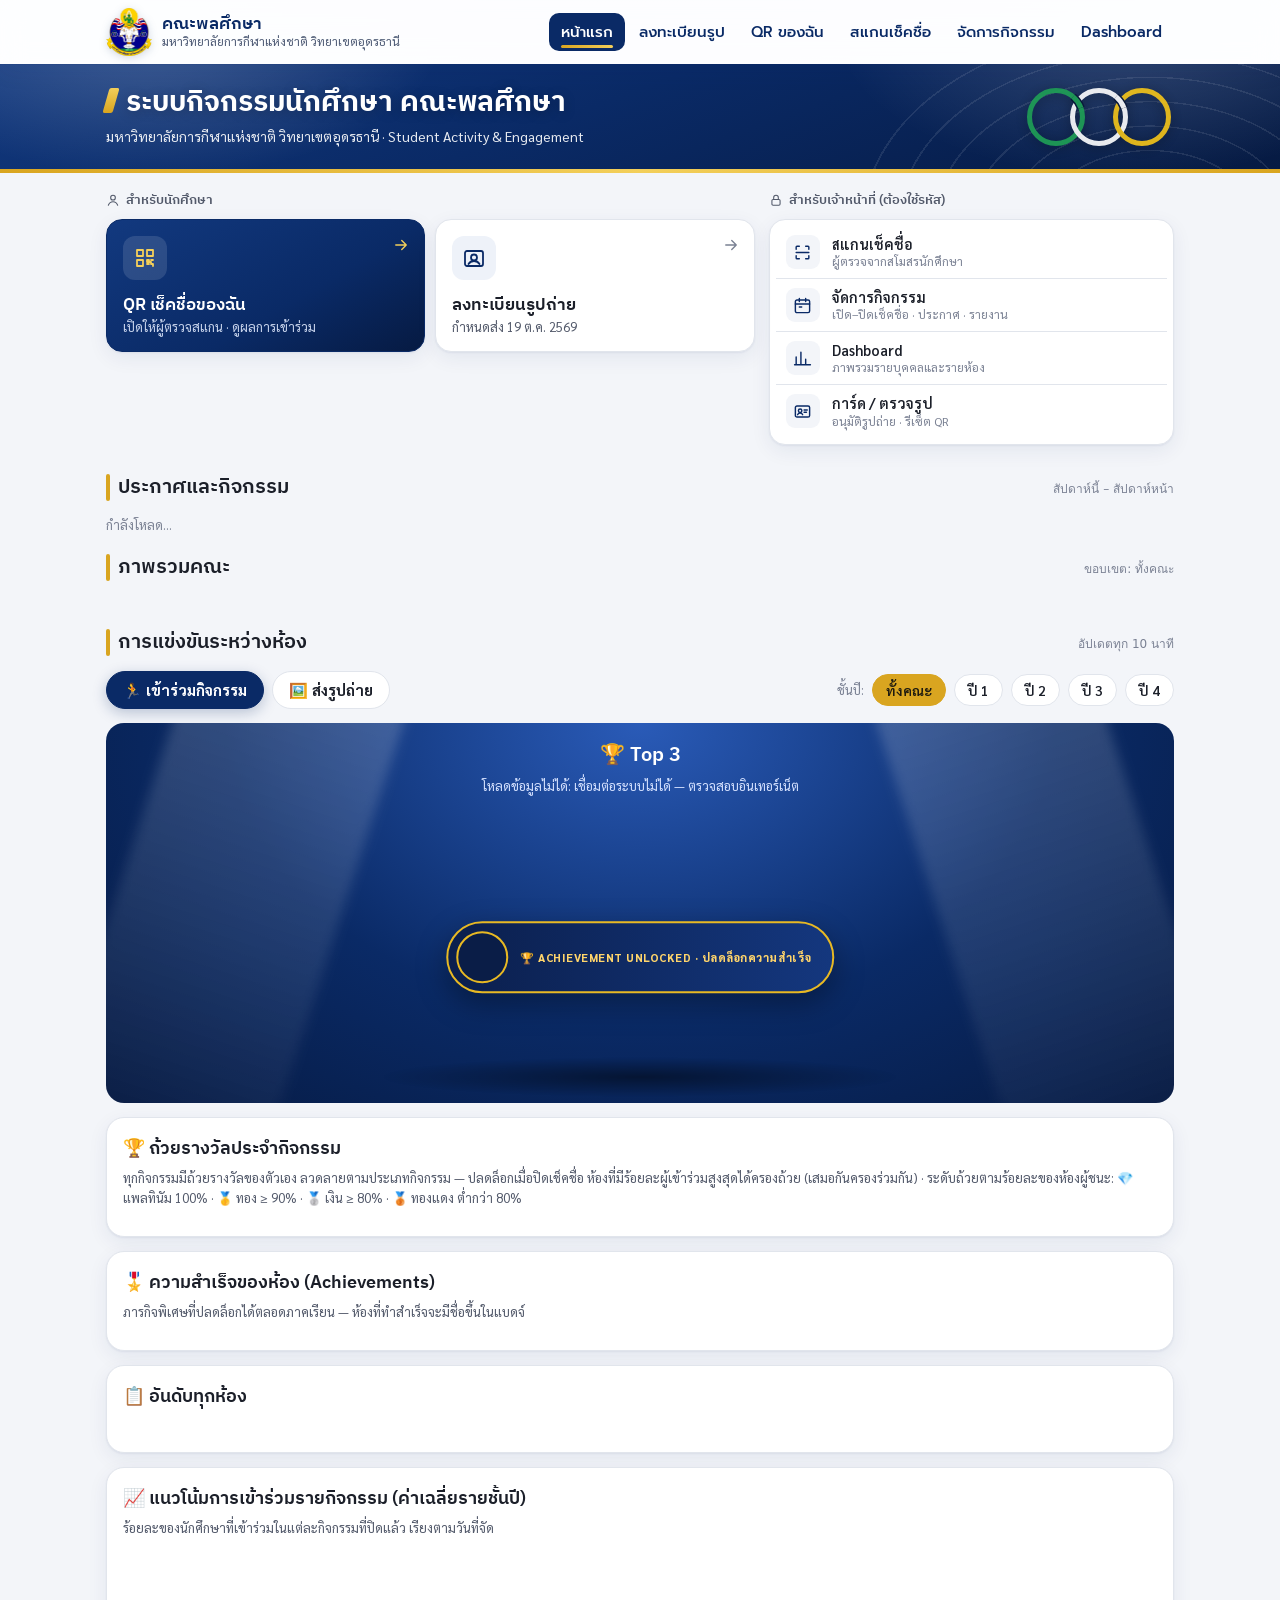
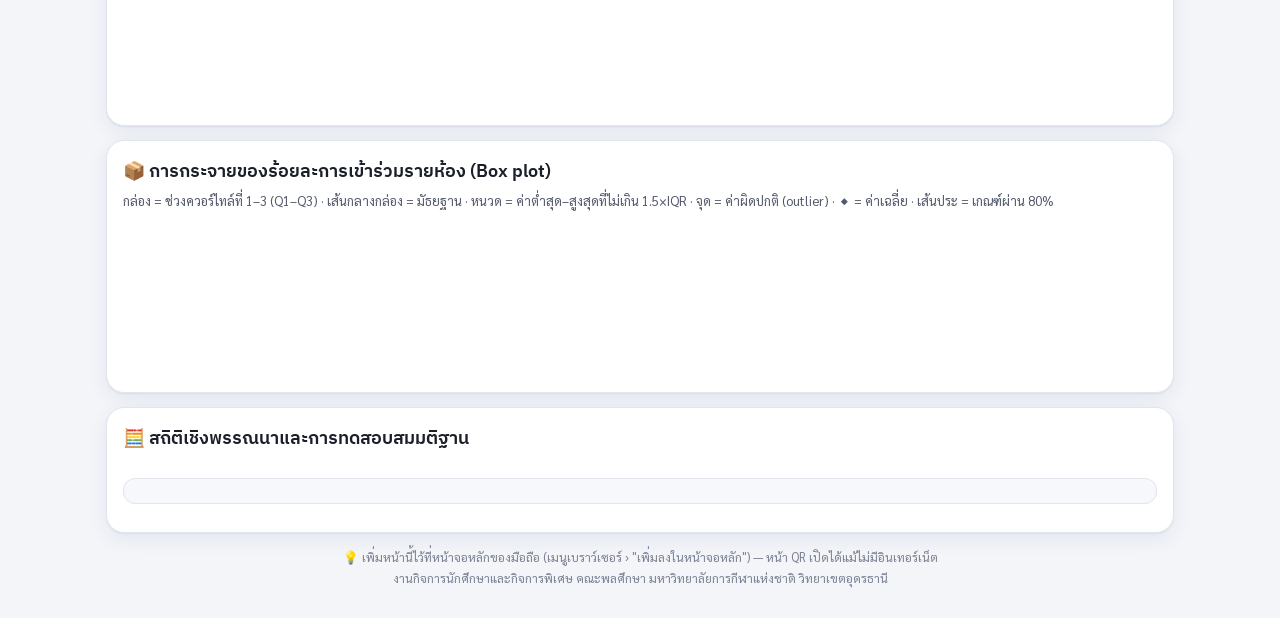
==== commit 7f8c5ea4: "Home: service hub (student cards + staff tool panel) with one line-icon set; section titles without " ====
--- a/index.html
+++ b/index.html
@@ -201,26 +201,51 @@
   @media (prefers-reduced-motion: reduce) { .tro .art, .tro::before, .unlock .ring { animation:none !important; } }
 
 
-  /* ---------- ปุ่มลัด */
-  .quick { display:grid; grid-template-columns:repeat(2, 1fr); gap:10px; margin-bottom:10px; }
-  .quick a { display:flex; gap:12px; align-items:center; text-decoration:none; color:var(--text); background:#fff; border:1px solid var(--line);
-    border-radius:16px; padding:14px; box-shadow:0 2px 10px rgba(10,42,102,.05); }
-  .quick a.primary { background:linear-gradient(135deg, #d9a520, #f3cd4b); border-color:#d9a520; color:#1d1a10; }
-  .quick a .i { font-size:30px; line-height:1; }
-  .quick a b { display:block; font-family:'Prompt',sans-serif; font-weight:600; font-size:17px; }
-  .quick a small { display:block; font-size:12.5px; opacity:.8; }
-  .staff { display:flex; flex-wrap:wrap; gap:8px; align-items:center; margin-bottom:18px; font-size:13px; color:var(--muted); }
-  .staff a { text-decoration:none; color:var(--navy); font-weight:700; background:#fff; border:1px solid var(--line); border-radius:99px; padding:6px 12px; }
+  /* ---------- ศูนย์บริการ: นักศึกษา (การ์ดใหญ่) + เจ้าหน้าที่ (แผงเครื่องมือ) — ไอคอนเส้นชุดเดียวกันทั้งหมด */
+  .hub { display:grid; grid-template-columns:1.6fr 1fr; gap:14px; margin-bottom:26px; }
+  .hub h2 { font-size:13px; font-weight:600; color:var(--text-2); margin:0 0 8px; display:flex; align-items:center; gap:6px; }
+  .hub h2 svg { width:14px; height:14px; }
+  .svc { display:grid; grid-template-columns:1fr 1fr; gap:10px; }
+  .svc a { position:relative; display:flex; flex-direction:column; gap:14px; min-height:132px; padding:16px; border-radius:16px; text-decoration:none;
+    color:var(--text); background:#fff; border:1px solid var(--line); box-shadow:var(--shadow-1); transition:transform .2s, box-shadow .2s, border-color .2s; }
+  .svc a.primary { background:linear-gradient(150deg, #12397f 0%, #0a2a66 60%, #061a42 100%); border-color:#0a2a66; color:#fff; }
+  .svc .ic { width:44px; height:44px; border-radius:12px; display:grid; place-items:center; background:#eef2f9; color:var(--navy); }
+  .svc a.primary .ic { background:rgba(255,255,255,.12); color:#f3cf5a; }
+  .svc .ic svg, .tools .ic svg { width:24px; height:24px; }
+  .svc b { display:block; font-family:'IBM Plex Sans Thai','Prompt',sans-serif; font-weight:600; font-size:17px; line-height:1.3; }
+  .svc small { display:block; font-size:13px; color:var(--text-2); margin-top:2px; }
+  .svc a.primary small { color:#c8d4ec; }
+  .svc .go { position:absolute; right:14px; top:16px; width:18px; height:18px; color:var(--muted); transition:transform .2s; }
+  .svc a.primary .go { color:#f3cf5a; }
+  .tools { background:#fff; border:1px solid var(--line); border-radius:16px; padding:6px; box-shadow:var(--shadow-1); }
+  .tools a { display:flex; align-items:center; gap:12px; padding:9px 10px; border-radius:10px; text-decoration:none; color:var(--text); }
+  .tools a + a { border-top:1px solid var(--line); border-radius:0 0 10px 10px; }
+  .tools .ic { width:34px; height:34px; flex:none; border-radius:9px; display:grid; place-items:center; background:#f3f5f9; color:var(--navy); }
+  .tools .ic svg { width:19px; height:19px; }
+  .tools b { display:block; font-weight:600; font-size:14.5px; line-height:1.25; }
+  .tools small { display:block; font-size:12px; color:var(--muted); }
+  @media (hover:hover) {
+    .svc a:hover { transform:translateY(-2px); box-shadow:var(--shadow-2); border-color:#c9d3e6; }
+    .svc a:hover .go { transform:translateX(3px); }
+    .tools a:hover { background:#f6f8fb; }
+  }
+  @media (max-width:760px) { .hub { grid-template-columns:1fr; } }
+  @media (max-width:420px) { .svc a { min-height:118px; padding:14px; } .svc b { font-size:15.5px; } }
+
+  /* หัวข้อส่วน: ตัวหนังสืออย่างเดียว + ขีดทองสั้น ๆ (ไม่ใช้อีโมจิ) */
+  .section-title, .ov-head { display:flex; align-items:baseline; justify-content:space-between; gap:8px; flex-wrap:wrap; margin:6px 0 12px; padding-left:12px; position:relative; }
+  .section-title::before, .ov-head::before { content:''; position:absolute; left:0; top:.2em; bottom:.2em; width:4px; border-radius:2px; background:var(--gold); }
+  .section-title h2, .ov-head h2 { margin:0; font-size:20px; }
+  .section-title .en, .ov-head .en { font-size:12px; color:var(--muted); font-weight:500; }
+  .news-empty { display:flex; align-items:center; gap:12px; padding:14px 16px; background:#fff; border:1px dashed #cfd6e3; border-radius:14px; color:var(--text-2); font-size:14px; }
+  .news-empty svg { width:22px; height:22px; color:var(--muted); flex:none; }
 
   /* ---------- ภาพรวมคณะ (KPI สาธารณะ) */
-  .ov-head { display:flex; align-items:baseline; justify-content:space-between; gap:8px; flex-wrap:wrap; margin:4px 0 10px; }
-  .ov-head h2 { margin:0; font-size:19px; }
-  .ov-head .en { font-size:11px; letter-spacing:1.6px; color:var(--muted); font-weight:700; }
   .kpis { display:grid; grid-template-columns:repeat(auto-fit, minmax(132px, 1fr)); gap:10px; margin-bottom:12px; }
   .kpi { background:#fff; border:1px solid var(--line); border-radius:14px; padding:12px 14px; position:relative; overflow:hidden; }
   .kpi::before { content:''; position:absolute; left:0; top:0; bottom:0; width:4px; background:var(--navy); }
   .kpi.gold::before { background:var(--gold); }
-  .kpi .en { font-size:10.5px; letter-spacing:1.2px; color:var(--muted); font-weight:700; }
+  .kpi .en { display:none; }   /* ป้ายอังกฤษตัวใหญ่ซ้ำกับป้ายไทย */
   .kpi .l { font-size:13px; color:var(--text-2); }
   .kpi .v { font-family:'Prompt',sans-serif; font-size:28px; font-weight:600; line-height:1.15; font-variant-numeric:tabular-nums; color:var(--navy); }
   .kpi .v small { font-size:14px; color:var(--muted); font-weight:500; }
@@ -232,14 +257,10 @@
   .yr .row2 { display:flex; justify-content:space-between; font-size:13px; color:var(--text-2); margin-top:6px; }
   .yr .meter { height:8px; background:var(--track); border-radius:4px; overflow:hidden; margin-top:3px; }
   .yr .meter i { display:block; height:100%; border-radius:4px; }
-  .section-title { display:flex; align-items:baseline; gap:10px; margin:6px 0 10px; }
-  .section-title h2 { margin:0; font-size:19px; }
-  .section-title .en { font-size:11px; letter-spacing:1.6px; color:var(--muted); font-weight:700; }
   .foot { text-align:center; color:var(--muted); font-size:12.5px; line-height:1.7; margin-top:8px; }
   /* แท่นว่าง (ยังไม่มีผู้ชนะ) */
   .place.ghost { opacity:.35; } .place.ghost .front { color:rgba(255,255,255,.7); }
   .stage .waiting { position:absolute; left:0; right:0; bottom:70px; text-align:center; color:#ffe9a8; font-weight:700; font-size:15px; padding:0 16px; text-shadow:0 2px 6px rgba(0,0,0,.5); }
-  @media (max-width:640px) { .quick a b { font-size:15px; } .quick a .i { font-size:26px; } }
 
   #tip { position:fixed; z-index:60; pointer-events:none; background:#1b1f29; color:#fff; font-size:13px; padding:7px 10px; border-radius:8px; max-width:260px; line-height:1.5; box-shadow:0 4px 14px rgba(0,0,0,.25); }
   @media (max-width:640px) {
@@ -263,20 +284,33 @@
 
 <main>
 
-  <div class="quick">
-    <a class="primary" href="myqr.html"><span class="i">🎓</span><span><b>QR เช็คชื่อของฉัน</b><small>แสดงให้ผู้ตรวจสแกน</small></span></a>
-    <a href="register.html"><span class="i">🖼️</span><span><b>ลงทะเบียนรูปถ่าย</b><small>ภายใน 19 ต.ค. 2569</small></span></a>
+  <div class="hub">
+    <section aria-labelledby="hubStu">
+      <h2 id="hubStu"><svg viewBox="0 0 24 24" fill="none" stroke="currentColor" stroke-width="1.8" stroke-linecap="round" stroke-linejoin="round" aria-hidden="true"><circle cx="12" cy="8" r="4"/><path d="M4 21c1.5-4 4.5-6 8-6s6.5 2 8 6"/></svg>สำหรับนักศึกษา</h2>
+      <div class="svc">
+        <a class="primary" href="myqr.html"><span class="ic"><svg viewBox="0 0 24 24" fill="none" stroke="currentColor" stroke-width="1.8" stroke-linecap="round" stroke-linejoin="round" aria-hidden="true"><path d="M4 4h6v6H4zM14 4h6v6h-6zM4 14h6v6H4z"/><path d="M14 14h2v2h-2zM18 14h2M14 18h2M18 18h2v2M16 16h2v2"/></svg></span><svg class="go" viewBox="0 0 24 24" fill="none" stroke="currentColor" stroke-width="1.8" stroke-linecap="round" stroke-linejoin="round" aria-hidden="true"><path d="M5 12h14M13 6l6 6-6 6"/></svg><span><b>QR เช็คชื่อของฉัน</b><small>เปิดให้ผู้ตรวจสแกน · ดูผลการเข้าร่วม</small></span></a>
+        <a href="register.html"><span class="ic"><svg viewBox="0 0 24 24" fill="none" stroke="currentColor" stroke-width="1.8" stroke-linecap="round" stroke-linejoin="round" aria-hidden="true"><rect x="3" y="5" width="18" height="15" rx="2"/><circle cx="12" cy="11.5" r="3"/><path d="M6.5 18c1.2-2 3.2-3 5.5-3s4.3 1 5.5 3"/></svg></span><svg class="go" viewBox="0 0 24 24" fill="none" stroke="currentColor" stroke-width="1.8" stroke-linecap="round" stroke-linejoin="round" aria-hidden="true"><path d="M5 12h14M13 6l6 6-6 6"/></svg><span><b>ลงทะเบียนรูปถ่าย</b><small>กำหนดส่ง 19 ต.ค. 2569</small></span></a>
+      </div>
+    </section>
+    <section aria-labelledby="hubStaff">
+      <h2 id="hubStaff"><svg viewBox="0 0 24 24" fill="none" stroke="currentColor" stroke-width="1.8" stroke-linecap="round" stroke-linejoin="round" aria-hidden="true"><rect x="5" y="11" width="14" height="10" rx="2"/><path d="M8 11V8a4 4 0 0 1 8 0v3"/></svg>สำหรับเจ้าหน้าที่ (ต้องใช้รหัส)</h2>
+      <div class="tools">
+        <a href="scan.html"><span class="ic"><svg viewBox="0 0 24 24" fill="none" stroke="currentColor" stroke-width="1.8" stroke-linecap="round" stroke-linejoin="round" aria-hidden="true"><path d="M4 8V5a1 1 0 0 1 1-1h3M16 4h3a1 1 0 0 1 1 1v3M20 16v3a1 1 0 0 1-1 1h-3M8 20H5a1 1 0 0 1-1-1v-3M4 12h16"/></svg></span><span><b>สแกนเช็คชื่อ</b><small>ผู้ตรวจจากสโมสรนักศึกษา</small></span></a>
+        <a href="activities.html"><span class="ic"><svg viewBox="0 0 24 24" fill="none" stroke="currentColor" stroke-width="1.8" stroke-linecap="round" stroke-linejoin="round" aria-hidden="true"><rect x="3" y="5" width="18" height="16" rx="2"/><path d="M3 10h18M8 3v4M16 3v4M8 14h3"/></svg></span><span><b>จัดการกิจกรรม</b><small>เปิด–ปิดเช็คชื่อ · ประกาศ · รายงาน</small></span></a>
+        <a href="dashboard.html"><span class="ic"><svg viewBox="0 0 24 24" fill="none" stroke="currentColor" stroke-width="1.8" stroke-linecap="round" stroke-linejoin="round" aria-hidden="true"><path d="M4 20V10M10 20V4M16 20v-7M22 20H2"/></svg></span><span><b>Dashboard</b><small>ภาพรวมรายบุคคลและรายห้อง</small></span></a>
+        <a href="card.html"><span class="ic"><svg viewBox="0 0 24 24" fill="none" stroke="currentColor" stroke-width="1.8" stroke-linecap="round" stroke-linejoin="round" aria-hidden="true"><rect x="3" y="5" width="18" height="14" rx="2"/><circle cx="9" cy="11" r="2.2"/><path d="M5.8 16c.6-1.4 1.8-2.1 3.2-2.1s2.6.7 3.2 2.1M14 10h4M14 13h3"/></svg></span><span><b>การ์ด / ตรวจรูป</b><small>อนุมัติรูปถ่าย · รีเซ็ต QR</small></span></a>
+      </div>
+    </section>
   </div>
-  <div class="staff"><span>สำหรับเจ้าหน้าที่:</span><a href="scan.html">📷 สแกนเช็คชื่อ</a><a href="activities.html">📅 จัดการกิจกรรม</a><a href="dashboard.html">📊 Dashboard</a><a href="card.html">🪪 การ์ด / ตรวจรูป</a></div>
-
-  <div class="section-title"><h2>📢 ประกาศ & กิจกรรมสัปดาห์นี้–สัปดาห์หน้า</h2><span class="en">ANNOUNCEMENTS</span></div>
+
+  <div class="section-title"><h2>ประกาศและกิจกรรม</h2><span class="en">สัปดาห์นี้ – สัปดาห์หน้า</span></div>
   <div id="newsSection" style="display:grid;gap:8px;margin-bottom:18px"><div class="muted">กำลังโหลด…</div></div>
 
-  <div class="ov-head"><h2>📈 ภาพรวมคณะ</h2><span class="en">FACULTY OVERVIEW · <span id="ovScope">ทั้งคณะ</span></span></div>
+  <div class="ov-head"><h2>ภาพรวมคณะ</h2><span class="en">ขอบเขต: <span id="ovScope">ทั้งคณะ</span></span></div>
   <div class="kpis" id="kpis"></div>
   <div class="years" id="years"></div>
 
-  <div class="section-title"><h2>🏆 การแข่งขันระหว่างห้อง</h2><span class="en">ROOM LEADERBOARD</span></div>
+  <div class="section-title"><h2>การแข่งขันระหว่างห้อง</h2><span class="en">อัปเดตทุก 10 นาที</span></div>
   <div class="bar">
     <button class="tab" role="tab" data-tab="att" aria-selected="true">🏃 เข้าร่วมกิจกรรม</button>
     <button class="tab" role="tab" data-tab="reg" aria-selected="false">🖼️ ส่งรูปถ่าย</button>
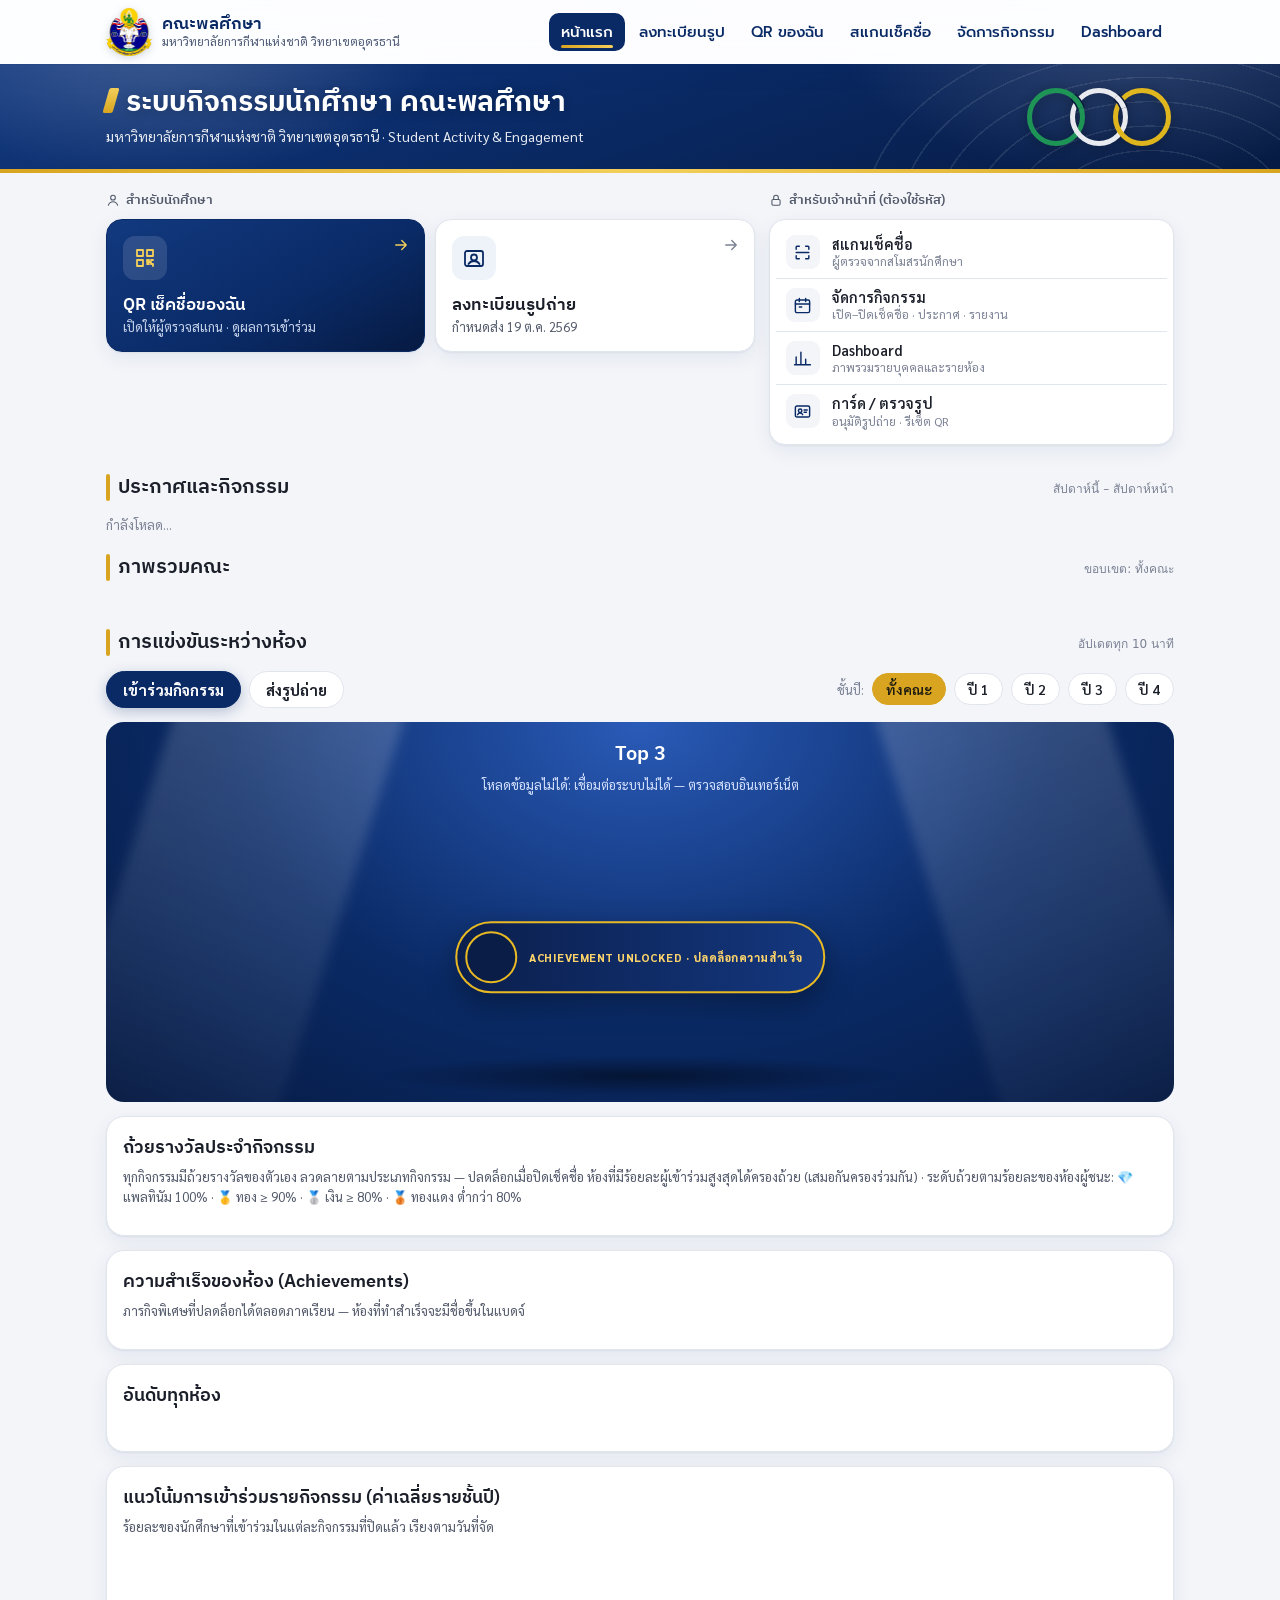
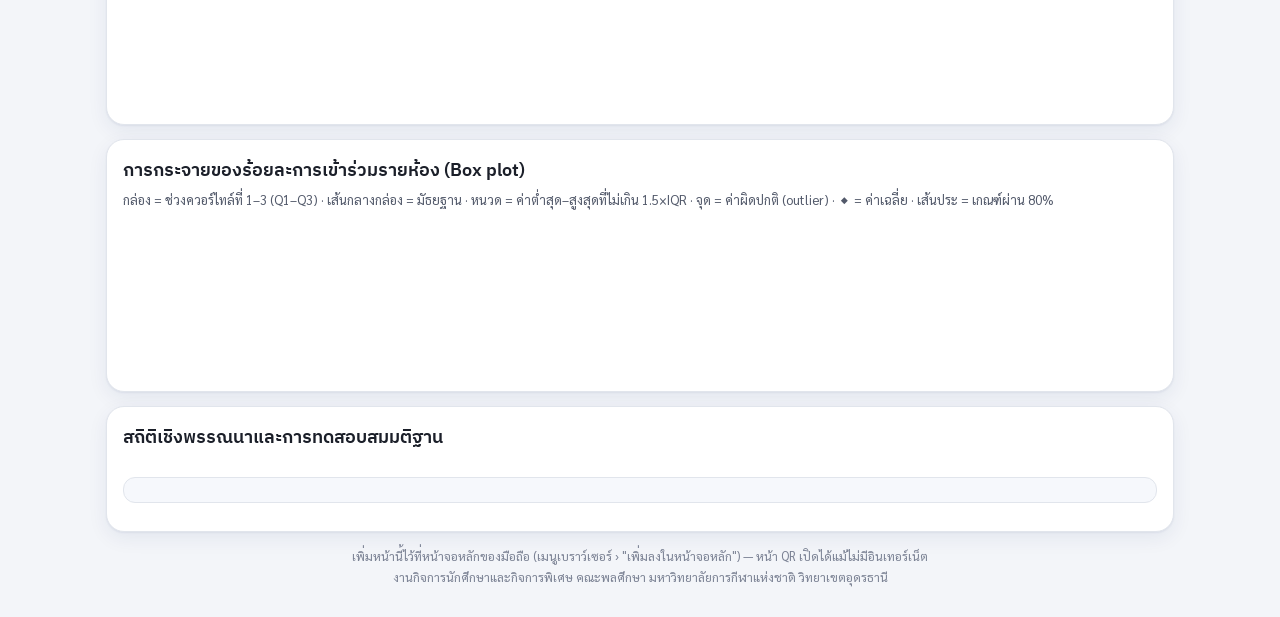
==== commit 4a07c24f: "All pages: drop decorative leading emoji from headings, buttons and labels (status symbols kept) to " ====
--- a/index.html
+++ b/index.html
@@ -312,8 +312,8 @@
 
   <div class="section-title"><h2>การแข่งขันระหว่างห้อง</h2><span class="en">อัปเดตทุก 10 นาที</span></div>
   <div class="bar">
-    <button class="tab" role="tab" data-tab="att" aria-selected="true">🏃 เข้าร่วมกิจกรรม</button>
-    <button class="tab" role="tab" data-tab="reg" aria-selected="false">🖼️ ส่งรูปถ่าย</button>
+    <button class="tab" role="tab" data-tab="att" aria-selected="true">เข้าร่วมกิจกรรม</button>
+    <button class="tab" role="tab" data-tab="reg" aria-selected="false">ส่งรูปถ่าย</button>
     <span class="sp"></span>
     <span class="muted">ชั้นปี:</span>
     <button class="chip" data-y="" aria-pressed="true">ทั้งคณะ</button>
@@ -325,7 +325,7 @@
 
   <section class="stage" id="stage" aria-live="polite">
     <div class="spot l"></div><div class="spot r"></div>
-    <h2 id="stageTitle">🏆 Top 3</h2><p class="sub" id="stageSub"></p>
+    <h2 id="stageTitle">Top 3</h2><p class="sub" id="stageSub"></p>
     <div class="scene"><div class="podium" id="podium"></div></div>
     <div class="floor"></div>
     <div class="confetti" id="confetti"></div>
@@ -333,40 +333,40 @@
 
 
   <section class="card" id="trophyCard">
-    <h2>🏆 ถ้วยรางวัลประจำกิจกรรม</h2>
+    <h2>ถ้วยรางวัลประจำกิจกรรม</h2>
     <p class="sub">ทุกกิจกรรมมีถ้วยรางวัลของตัวเอง ลวดลายตามประเภทกิจกรรม — ปลดล็อกเมื่อปิดเช็คชื่อ ห้องที่มีร้อยละผู้เข้าร่วมสูงสุดได้ครองถ้วย (เสมอกันครองร่วมกัน) ·
       ระดับถ้วยตามร้อยละของห้องผู้ชนะ: 💎 แพลทินัม 100% · 🥇 ทอง ≥ 90% · 🥈 เงิน ≥ 80% · 🥉 ทองแดง ต่ำกว่า 80%</p>
     <div class="trophies" id="trophies"></div>
   </section>
 
   <section class="card" id="badgeCard">
-    <h2>🎖️ ความสำเร็จของห้อง (Achievements)</h2>
+    <h2>ความสำเร็จของห้อง (Achievements)</h2>
     <p class="sub">ภารกิจพิเศษที่ปลดล็อกได้ตลอดภาคเรียน — ห้องที่ทำสำเร็จจะมีชื่อขึ้นในแบดจ์</p>
     <div class="badges" id="badges"></div>
   </section>
 
   <section class="card">
-    <h2>📋 อันดับทุกห้อง</h2>
+    <h2>อันดับทุกห้อง</h2>
     <p class="sub" id="rankSub"></p>
     <div class="rank" id="rank"></div>
     <p class="note" id="rankNote"></p>
   </section>
 
   <section class="card" id="trendCard">
-    <h2>📈 แนวโน้มการเข้าร่วมรายกิจกรรม (ค่าเฉลี่ยรายชั้นปี)</h2>
+    <h2>แนวโน้มการเข้าร่วมรายกิจกรรม (ค่าเฉลี่ยรายชั้นปี)</h2>
     <p class="sub">ร้อยละของนักศึกษาที่เข้าร่วมในแต่ละกิจกรรมที่ปิดแล้ว เรียงตามวันที่จัด</p>
     <div class="legend" id="trendLegend"></div>
     <div class="chartwrap"><svg id="trend" role="img" aria-label="กราฟเส้นแนวโน้มการเข้าร่วม"></svg></div>
   </section>
 
   <section class="card" id="boxCard">
-    <h2>📦 การกระจายของร้อยละการเข้าร่วมรายห้อง (Box plot)</h2>
+    <h2>การกระจายของร้อยละการเข้าร่วมรายห้อง (Box plot)</h2>
     <p class="sub">กล่อง = ช่วงควอร์ไทล์ที่ 1–3 (Q1–Q3) · เส้นกลางกล่อง = มัธยฐาน · หนวด = ค่าต่ำสุด–สูงสุดที่ไม่เกิน 1.5×IQR · จุด = ค่าผิดปกติ (outlier) · ◆ = ค่าเฉลี่ย · เส้นประ = เกณฑ์ผ่าน 80%</p>
     <div class="chartwrap"><svg id="box" role="img" aria-label="แผนภาพกล่องรายห้อง"></svg></div>
   </section>
 
   <section class="card">
-    <h2>🧮 สถิติเชิงพรรณนาและการทดสอบสมมติฐาน</h2>
+    <h2>สถิติเชิงพรรณนาและการทดสอบสมมติฐาน</h2>
     <p class="sub" id="statSub"></p>
     <div class="chartwrap"><table id="statTable"></table></div>
     <div class="test" id="tests"></div>
@@ -374,10 +374,10 @@
   </section>
 
   <p class="muted" id="stamp" style="text-align:center"></p>
-  <p class="foot">💡 เพิ่มหน้านี้ไว้ที่หน้าจอหลักของมือถือ (เมนูเบราว์เซอร์ › "เพิ่มลงในหน้าจอหลัก") — หน้า QR เปิดได้แม้ไม่มีอินเทอร์เน็ต<br>งานกิจการนักศึกษาและกิจการพิเศษ คณะพลศึกษา มหาวิทยาลัยการกีฬาแห่งชาติ วิทยาเขตอุดรธานี</p>
+  <p class="foot">เพิ่มหน้านี้ไว้ที่หน้าจอหลักของมือถือ (เมนูเบราว์เซอร์ › "เพิ่มลงในหน้าจอหลัก") — หน้า QR เปิดได้แม้ไม่มีอินเทอร์เน็ต<br>งานกิจการนักศึกษาและกิจการพิเศษ คณะพลศึกษา มหาวิทยาลัยการกีฬาแห่งชาติ วิทยาเขตอุดรธานี</p>
 </main>
 <div id="tip" class="hidden" role="tooltip"></div>
-<div class="unlock" id="unlock" role="status" aria-live="polite"><span class="ring" id="unlockArt"></span><span><small>🏆 ACHIEVEMENT UNLOCKED · ปลดล็อกความสำเร็จ</small><b id="unlockText"></b></span></div>
+<div class="unlock" id="unlock" role="status" aria-live="polite"><span class="ring" id="unlockArt"></span><span><small>ACHIEVEMENT UNLOCKED · ปลดล็อกความสำเร็จ</small><b id="unlockText"></b></span></div>
 
 <script>
   const $ = id => document.getElementById(id);
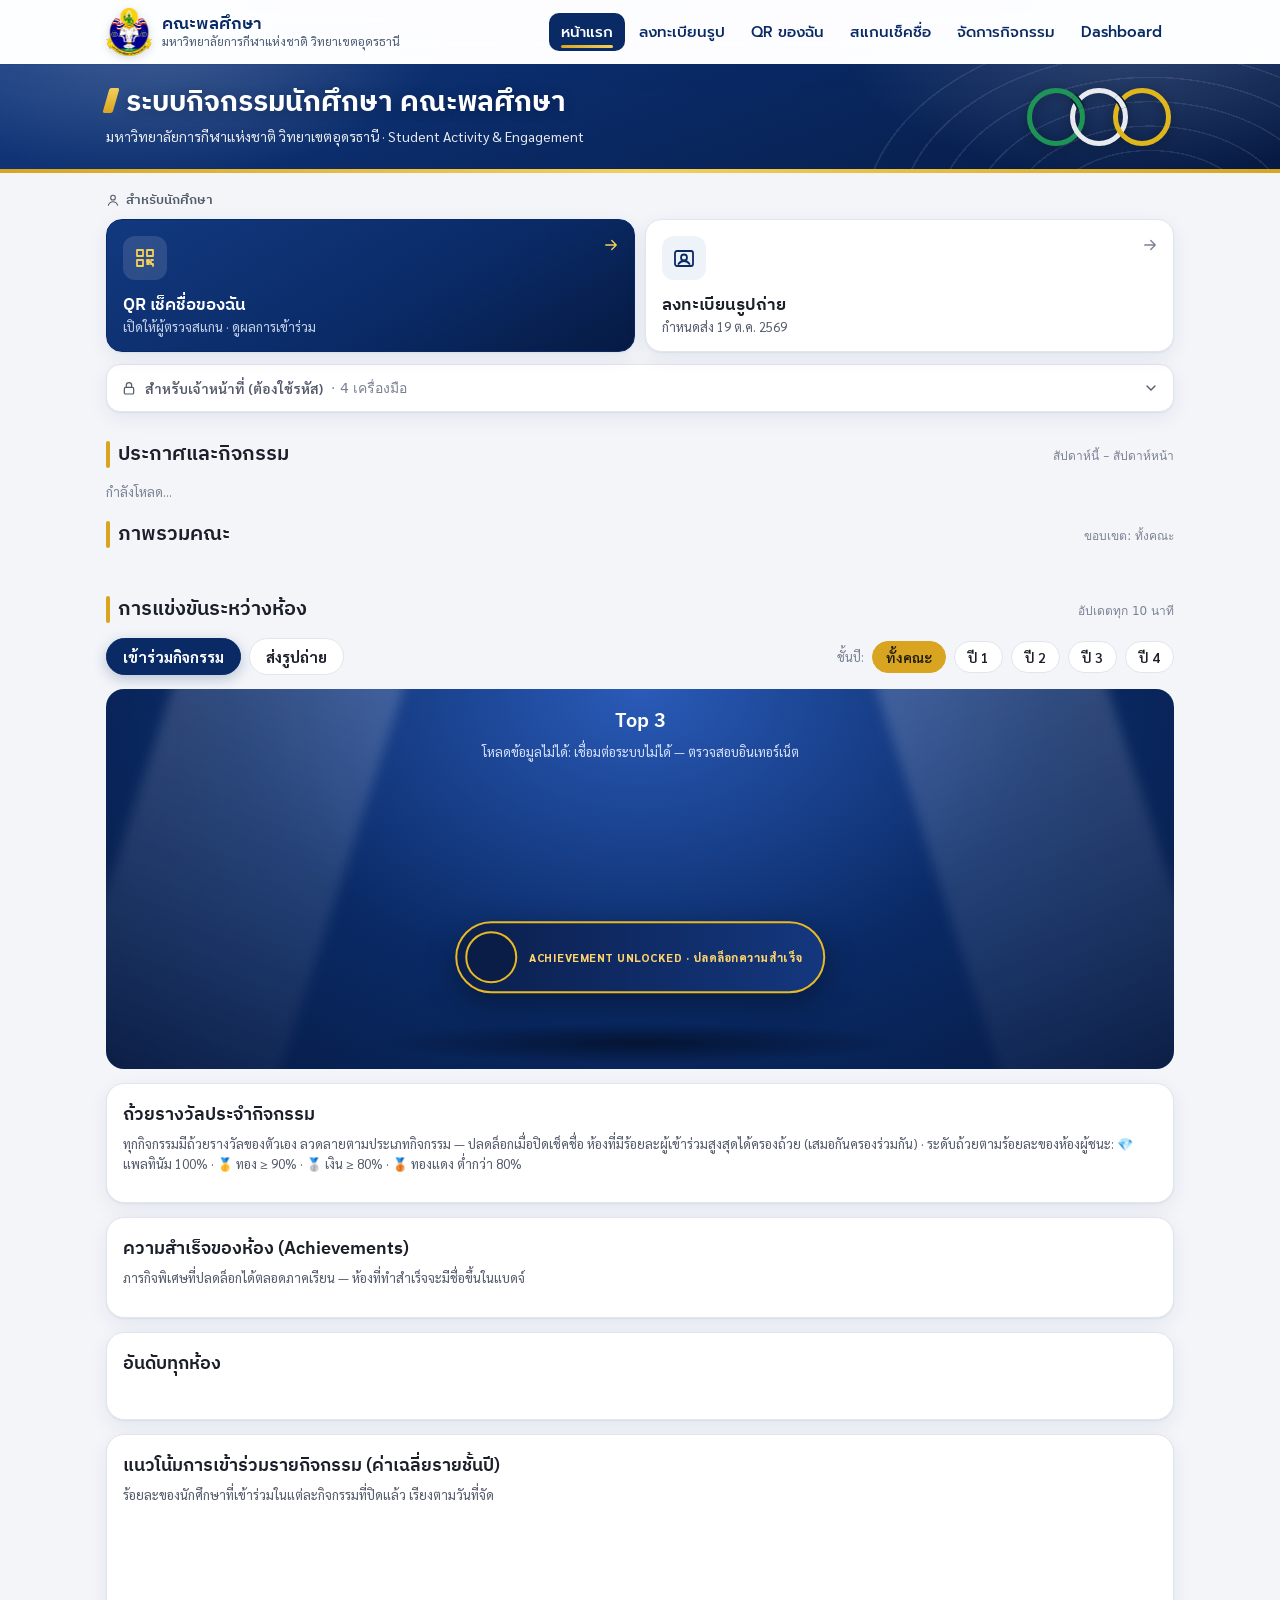
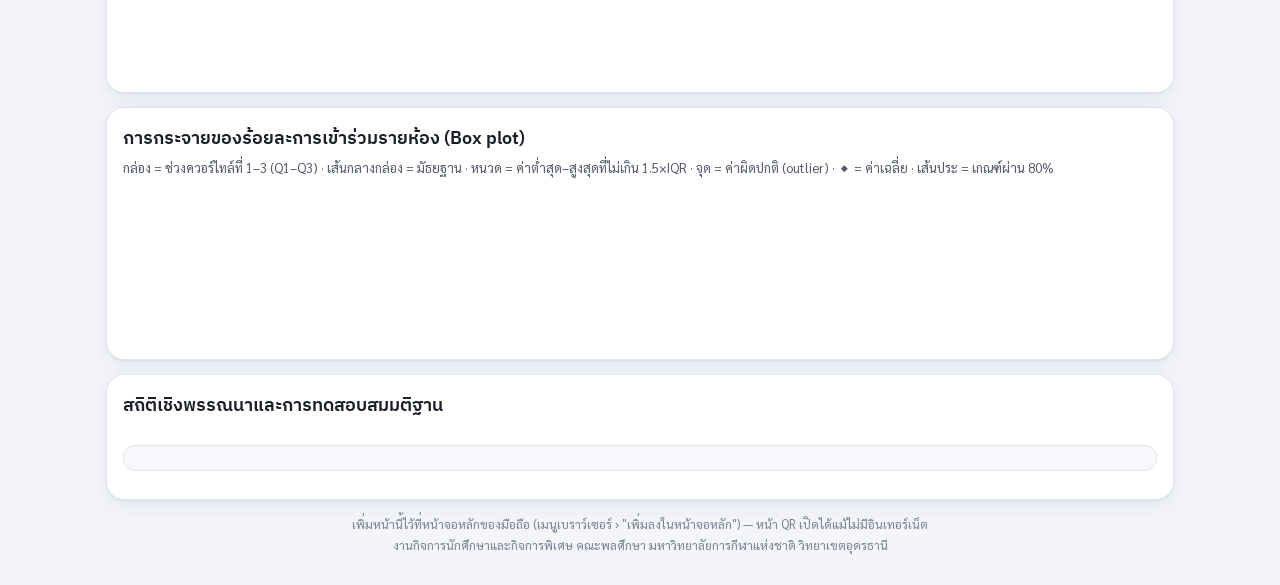
==== commit eab8dfd6: "Home: staff tools in a collapsible panel (closed by default, state remembered per device); student c" ====
--- a/index.html
+++ b/index.html
@@ -202,7 +202,7 @@
 
 
   /* ---------- ศูนย์บริการ: นักศึกษา (การ์ดใหญ่) + เจ้าหน้าที่ (แผงเครื่องมือ) — ไอคอนเส้นชุดเดียวกันทั้งหมด */
-  .hub { display:grid; grid-template-columns:1.6fr 1fr; gap:14px; margin-bottom:26px; }
+  .hub { display:grid; gap:12px; margin-bottom:26px; }
   .hub h2 { font-size:13px; font-weight:600; color:var(--text-2); margin:0 0 8px; display:flex; align-items:center; gap:6px; }
   .hub h2 svg { width:14px; height:14px; }
   .svc { display:grid; grid-template-columns:1fr 1fr; gap:10px; }
@@ -229,7 +229,21 @@
     .svc a:hover .go { transform:translateX(3px); }
     .tools a:hover { background:#f6f8fb; }
   }
-  @media (max-width:760px) { .hub { grid-template-columns:1fr; } }
+  /* แผงเจ้าหน้าที่พับเก็บ (ผู้ใช้ส่วนใหญ่เป็นนักศึกษา) */
+  .staffbox { background:#fff; border:1px solid var(--line); border-radius:14px; box-shadow:var(--shadow-1); }
+  .staffbox summary { list-style:none; display:flex; align-items:center; gap:8px; padding:12px 14px; cursor:pointer; font-size:14px; font-weight:600; color:var(--text-2); border-radius:14px; }
+  .staffbox summary::-webkit-details-marker { display:none; }
+  .staffbox summary svg { width:16px; height:16px; flex:none; }
+  .staffbox summary .n { font-weight:500; color:var(--muted); }
+  .staffbox summary .chev { margin-left:auto; transition:transform .25s; }
+  .staffbox[open] summary .chev { transform:rotate(180deg); }
+  .staffbox summary:hover { background:#f6f8fb; }
+  .staffbox .tools { border:0; box-shadow:none; border-top:1px solid var(--line); border-radius:0 0 14px 14px; display:grid; grid-template-columns:repeat(2, 1fr); }
+  .staffbox .tools a + a { border-top:0; }
+  .staffbox[open] .tools { animation:unfold .25s ease-out; }
+  @keyframes unfold { from { opacity:0; transform:translateY(-6px); } }
+  @media (max-width:640px) { .staffbox .tools { grid-template-columns:1fr; } .staffbox .tools a + a { border-top:1px solid var(--line); border-radius:0; } }
+  @media (prefers-reduced-motion: reduce) { .staffbox[open] .tools { animation:none; } .staffbox summary .chev { transition:none; } }
   @media (max-width:420px) { .svc a { min-height:118px; padding:14px; } .svc b { font-size:15.5px; } }
 
   /* หัวข้อส่วน: ตัวหนังสืออย่างเดียว + ขีดทองสั้น ๆ (ไม่ใช้อีโมจิ) */
@@ -292,15 +306,15 @@
         <a href="register.html"><span class="ic"><svg viewBox="0 0 24 24" fill="none" stroke="currentColor" stroke-width="1.8" stroke-linecap="round" stroke-linejoin="round" aria-hidden="true"><rect x="3" y="5" width="18" height="15" rx="2"/><circle cx="12" cy="11.5" r="3"/><path d="M6.5 18c1.2-2 3.2-3 5.5-3s4.3 1 5.5 3"/></svg></span><svg class="go" viewBox="0 0 24 24" fill="none" stroke="currentColor" stroke-width="1.8" stroke-linecap="round" stroke-linejoin="round" aria-hidden="true"><path d="M5 12h14M13 6l6 6-6 6"/></svg><span><b>ลงทะเบียนรูปถ่าย</b><small>กำหนดส่ง 19 ต.ค. 2569</small></span></a>
       </div>
     </section>
-    <section aria-labelledby="hubStaff">
-      <h2 id="hubStaff"><svg viewBox="0 0 24 24" fill="none" stroke="currentColor" stroke-width="1.8" stroke-linecap="round" stroke-linejoin="round" aria-hidden="true"><rect x="5" y="11" width="14" height="10" rx="2"/><path d="M8 11V8a4 4 0 0 1 8 0v3"/></svg>สำหรับเจ้าหน้าที่ (ต้องใช้รหัส)</h2>
+    <details class="staffbox" id="staffBox">
+      <summary><svg viewBox="0 0 24 24" fill="none" stroke="currentColor" stroke-width="1.8" stroke-linecap="round" stroke-linejoin="round" aria-hidden="true"><rect x="5" y="11" width="14" height="10" rx="2"/><path d="M8 11V8a4 4 0 0 1 8 0v3"/></svg>สำหรับเจ้าหน้าที่ (ต้องใช้รหัส) <span class="n">· 4 เครื่องมือ</span><svg class="chev" viewBox="0 0 24 24" fill="none" stroke="currentColor" stroke-width="2" stroke-linecap="round" stroke-linejoin="round" aria-hidden="true"><path d="M6 9l6 6 6-6"/></svg></summary>
       <div class="tools">
         <a href="scan.html"><span class="ic"><svg viewBox="0 0 24 24" fill="none" stroke="currentColor" stroke-width="1.8" stroke-linecap="round" stroke-linejoin="round" aria-hidden="true"><path d="M4 8V5a1 1 0 0 1 1-1h3M16 4h3a1 1 0 0 1 1 1v3M20 16v3a1 1 0 0 1-1 1h-3M8 20H5a1 1 0 0 1-1-1v-3M4 12h16"/></svg></span><span><b>สแกนเช็คชื่อ</b><small>ผู้ตรวจจากสโมสรนักศึกษา</small></span></a>
         <a href="activities.html"><span class="ic"><svg viewBox="0 0 24 24" fill="none" stroke="currentColor" stroke-width="1.8" stroke-linecap="round" stroke-linejoin="round" aria-hidden="true"><rect x="3" y="5" width="18" height="16" rx="2"/><path d="M3 10h18M8 3v4M16 3v4M8 14h3"/></svg></span><span><b>จัดการกิจกรรม</b><small>เปิด–ปิดเช็คชื่อ · ประกาศ · รายงาน</small></span></a>
         <a href="dashboard.html"><span class="ic"><svg viewBox="0 0 24 24" fill="none" stroke="currentColor" stroke-width="1.8" stroke-linecap="round" stroke-linejoin="round" aria-hidden="true"><path d="M4 20V10M10 20V4M16 20v-7M22 20H2"/></svg></span><span><b>Dashboard</b><small>ภาพรวมรายบุคคลและรายห้อง</small></span></a>
         <a href="card.html"><span class="ic"><svg viewBox="0 0 24 24" fill="none" stroke="currentColor" stroke-width="1.8" stroke-linecap="round" stroke-linejoin="round" aria-hidden="true"><rect x="3" y="5" width="18" height="14" rx="2"/><circle cx="9" cy="11" r="2.2"/><path d="M5.8 16c.6-1.4 1.8-2.1 3.2-2.1s2.6.7 3.2 2.1M14 10h4M14 13h3"/></svg></span><span><b>การ์ด / ตรวจรูป</b><small>อนุมัติรูปถ่าย · รีเซ็ต QR</small></span></a>
       </div>
-    </section>
+    </details>
   </div>
 
   <div class="section-title"><h2>ประกาศและกิจกรรม</h2><span class="en">สัปดาห์นี้ – สัปดาห์หน้า</span></div>
@@ -894,5 +908,12 @@
   load();
 </script>
 <script src="news.js"></script>
+<script>
+  (function () {   // จำว่าเครื่องนี้กางแผงเจ้าหน้าที่ไว้หรือไม่
+    const d = document.getElementById('staffBox'); if (!d) return;
+    try { if (localStorage.getItem('pe_staff_open') === '1') d.open = true; } catch (e) { /* ไม่เป็นไร */ }
+    d.addEventListener('toggle', () => { try { localStorage.setItem('pe_staff_open', d.open ? '1' : '0'); } catch (e) { /* ไม่เป็นไร */ } });
+  })();
+</script>
 </body>
 </html>
